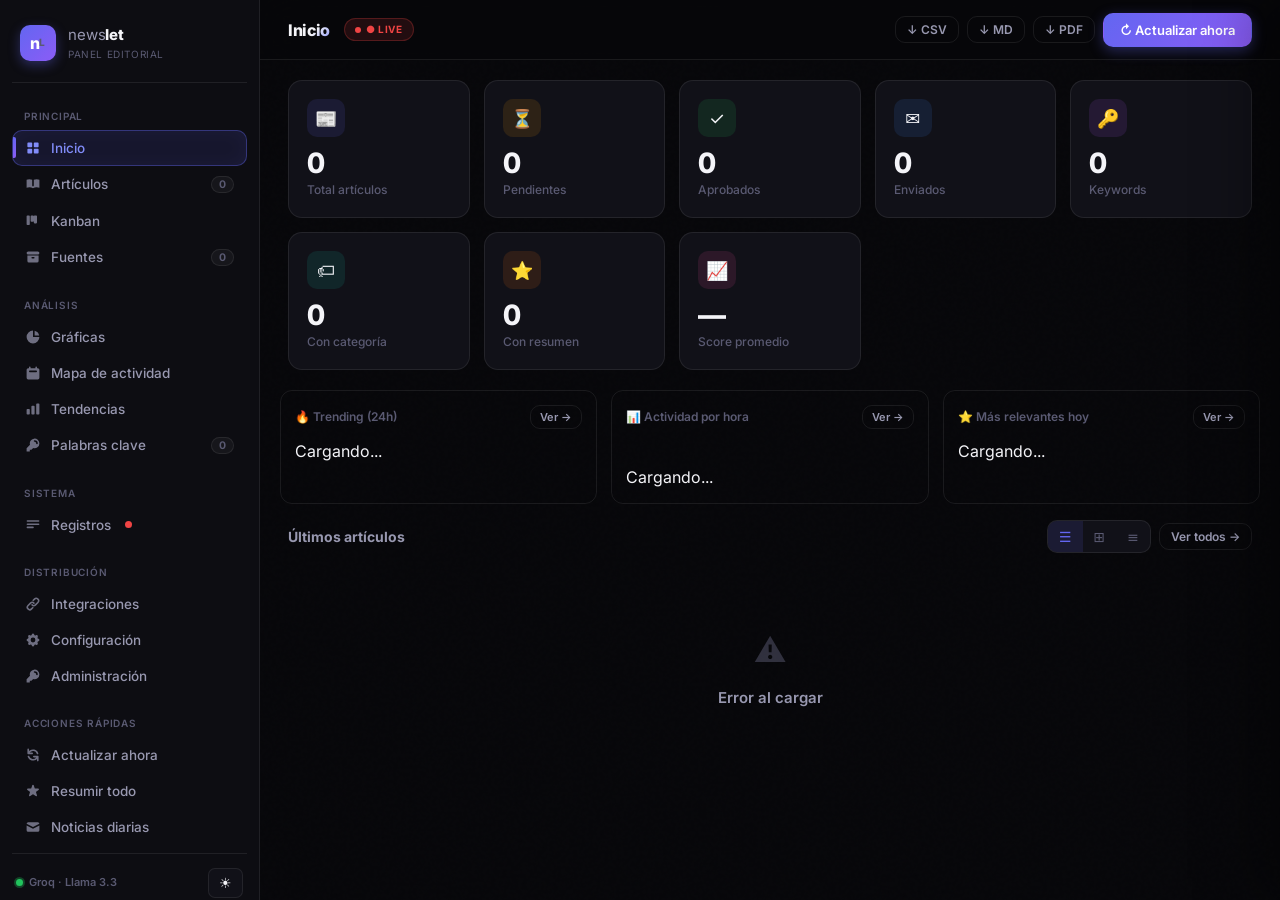
==== app/static/index.html @ dbacc497 "feat: sprint 1 improvements — source health UI, markdown export, expanded search - sources.js: show " ====
<!DOCTYPE html>
<html lang="es" data-theme="dark">
<head>
    <meta charset="UTF-8">
    <meta name="viewport" content="width=device-width, initial-scale=1.0">
    <title>NewsLet — Panel Editorial</title>
    <link rel="manifest" href="/manifest.json">
    <meta name="theme-color" content="#818cf8">
    <link rel="stylesheet" href="style.css">
    <script src="https://cdn.jsdelivr.net/npm/chart.js@4.4.0/dist/chart.umd.min.js"></script>
</head>
<body>
<div class="app" id="app">

  <!-- ══════════════════════ SIDEBAR ══════════════════════ -->
  <aside class="sidebar" id="sidebar">
    <div class="sidebar-brand">
      <div class="logo">n<span>L</span></div>
      <div>
        <h1>news<strong>let</strong></h1>
        <span>Panel Editorial</span>
      </div>
    </div>

    <nav class="nav-section">
      <div class="nav-label">Principal</div>
      <button class="nav-item active" onclick="go('dash')" data-v="dash">
        <svg class="ni" viewBox="0 0 20 20" fill="currentColor"><path d="M3 4a1 1 0 011-1h4a1 1 0 011 1v4a1 1 0 01-1 1H4a1 1 0 01-1-1V4zm0 8a1 1 0 011-1h4a1 1 0 011 1v4a1 1 0 01-1 1H4a1 1 0 01-1-1v-4zm8-8a1 1 0 011-1h4a1 1 0 011 1v4a1 1 0 01-1 1h-4a1 1 0 01-1-1V4zm0 8a1 1 0 011-1h4a1 1 0 011 1v4a1 1 0 01-1 1h-4a1 1 0 01-1-1v-4z"/></svg>
        Inicio
      </button>
      <button class="nav-item" onclick="go('arts')" data-v="arts">
        <svg class="ni" viewBox="0 0 20 20" fill="currentColor"><path d="M9 4.804A7.968 7.968 0 005.5 4c-1.255 0-2.443.29-3.5.804v10A7.969 7.969 0 015.5 14c1.669 0 3.218.51 4.5 1.385A7.962 7.962 0 0114.5 14c1.255 0 2.443.29 3.5.804v-10A7.968 7.968 0 0014.5 4c-1.255 0-2.443.29-3.5.804V12a1 1 0 11-2 0V4.804z"/></svg>
        Artículos <span class="cnt" id="n-total">0</span>
      </button>
      <button class="nav-item" onclick="go('kanban')" data-v="kanban">
        <svg class="ni" viewBox="0 0 20 20" fill="currentColor"><path d="M2 4a1 1 0 011-1h2a1 1 0 011 1v10a1 1 0 01-1 1H3a1 1 0 01-1-1V4zm5 0a1 1 0 011-1h2a1 1 0 011 1v6a1 1 0 01-1 1H8a1 1 0 01-1-1V4zm5-1a1 1 0 00-1 1v8a1 1 0 001 1h2a1 1 0 001-1V4a1 1 0 00-1-1h-2z"/></svg>
        Kanban
      </button>
      <button class="nav-item" onclick="go('srcs')" data-v="srcs">
        <svg class="ni" viewBox="0 0 20 20" fill="currentColor"><path d="M4 3a2 2 0 100 4h12a2 2 0 100-4H4z"/><path fill-rule="evenodd" d="M3 8h14v7a2 2 0 01-2 2H5a2 2 0 01-2-2V8zm5 3a1 1 0 011-1h2a1 1 0 110 2H9a1 1 0 01-1-1z" clip-rule="evenodd"/></svg>
        Fuentes <span class="cnt" id="n-srcs">0</span>
      </button>
    </nav>

    <nav class="nav-section">
      <div class="nav-label">Análisis</div>
      <button class="nav-item" onclick="go('charts')" data-v="charts">
        <svg class="ni" viewBox="0 0 20 20" fill="currentColor"><path d="M2 10a8 8 0 018-8v8h8a8 8 0 11-16 0z"/><path d="M12 2.252A8.014 8.014 0 0117.748 8H12V2.252z"/></svg>
        Gráficas
      </button>
      <button class="nav-item" onclick="go('heatmap')" data-v="heatmap">
        <svg class="ni" viewBox="0 0 20 20" fill="currentColor"><path fill-rule="evenodd" d="M6 2a1 1 0 00-1 1v1H4a2 2 0 00-2 2v10a2 2 0 002 2h12a2 2 0 002-2V6a2 2 0 00-2-2h-1V3a1 1 0 10-2 0v1H7V3a1 1 0 00-1-1zm0 5a1 1 0 000 2h8a1 1 0 100-2H6z" clip-rule="evenodd"/></svg>
        Mapa de actividad
      </button>
      <button class="nav-item" onclick="go('trending')" data-v="trending">
        <svg class="ni" viewBox="0 0 20 20" fill="currentColor"><path d="M2 11a1 1 0 011-1h2a1 1 0 011 1v5a1 1 0 01-1 1H3a1 1 0 01-1-1v-5zm6-4a1 1 0 011-1h2a1 1 0 011 1v9a1 1 0 01-1 1H9a1 1 0 01-1-1V7zm6-3a1 1 0 011-1h2a1 1 0 011 1v12a1 1 0 01-1 1h-2a1 1 0 01-1-1V4z"/></svg>
        Tendencias
      </button>
      <button class="nav-item" onclick="go('kw')" data-v="kw">
        <svg class="ni" viewBox="0 0 20 20" fill="currentColor"><path fill-rule="evenodd" d="M18 8a6 6 0 01-7.743 5.743L10 14l-1 1-1 1H6v2H2v-4l4.257-4.257A6 6 0 1118 8zm-6-4a1 1 0 100 2 2 2 0 012 2 1 1 0 102 0 4 4 0 00-4-4z" clip-rule="evenodd"/></svg>
        Palabras clave <span class="cnt" id="n-kw">0</span>
      </button>
    </nav>

    <nav class="nav-section">
      <div class="nav-label">Sistema</div>
      <button class="nav-item" onclick="go('logs')" data-v="logs">
        <svg class="ni" viewBox="0 0 20 20" fill="currentColor"><path fill-rule="evenodd" d="M3 4a1 1 0 000 2h14a1 1 0 100-2H3zm0 4a1 1 0 000 2h14a1 1 0 100-2H3zm0 4a1 1 0 000 2h7a1 1 0 100-2H3z" clip-rule="evenodd"/></svg>
        Registros <span id="health-dot-nav" style="width:7px;height:7px;border-radius:50%;background:#6b7280;display:inline-block;margin-left:4px"></span>
      </button>
    </nav>

    <nav class="nav-section">
      <div class="nav-label">Distribución</div>
      <button class="nav-item" onclick="go('webhooks')" data-v="webhooks">
        <svg class="ni" viewBox="0 0 20 20" fill="currentColor"><path fill-rule="evenodd" d="M12.586 4.586a2 2 0 112.828 2.828l-3 3a2 2 0 01-2.828 0 1 1 0 00-1.414 1.414 4 4 0 005.656 0l3-3a4 4 0 00-5.656-5.656l-1.5 1.5a1 1 0 101.414 1.414l1.5-1.5zm-5 5a2 2 0 012.828 0 1 1 0 101.414-1.414 4 4 0 00-5.656 0l-3 3a4 4 0 105.656 5.656l1.5-1.5a1 1 0 10-1.414-1.414l-1.5 1.5a2 2 0 11-2.828-2.828l3-3z" clip-rule="evenodd"/></svg>
        Integraciones
      </button>
      <button class="nav-item" onclick="go('cfg')" data-v="cfg">
        <svg class="ni" viewBox="0 0 20 20" fill="currentColor"><path fill-rule="evenodd" d="M11.49 3.17c-.38-1.56-2.6-1.56-2.98 0a1.532 1.532 0 01-2.286.948c-1.372-.836-2.942.734-2.106 2.106.54.886.061 2.042-.947 2.287-1.561.379-1.561 2.6 0 2.978a1.532 1.532 0 01.947 2.287c-.836 1.372.734 2.942 2.106 2.106a1.532 1.532 0 012.287.947c.379 1.561 2.6 1.561 2.978 0a1.533 1.533 0 012.287-.947c1.372.836 2.942-.734 2.106-2.106a1.533 1.533 0 01.947-2.287c1.561-.379 1.561-2.6 0-2.978a1.532 1.532 0 01-.947-2.287c.836-1.372-.734-2.942-2.106-2.106a1.532 1.532 0 01-2.287-.947zM10 13a3 3 0 100-6 3 3 0 000 6z" clip-rule="evenodd"/></svg>
        Configuración
      </button>
      <button class="nav-item" onclick="go('admin')" data-v="admin">
        <svg class="ni" viewBox="0 0 20 20" fill="currentColor"><path fill-rule="evenodd" d="M18 8a6 6 0 01-7.743 5.743L10 14l-1 1-1 1H6v2H2v-4l4.257-4.257A6 6 0 1118 8zm-6-4a1 1 0 100 2 2 2 0 012 2 1 1 0 102 0 4 4 0 00-4-4z" clip-rule="evenodd"/></svg>
        Administración
      </button>
    </nav>

    <nav class="nav-section">
      <div class="nav-label">Acciones rápidas</div>
      <button class="nav-item" onclick="doFetch()">
        <svg class="ni" viewBox="0 0 20 20" fill="currentColor"><path fill-rule="evenodd" d="M4 2a1 1 0 011 1v2.101a7.002 7.002 0 0111.601 2.566 1 1 0 11-1.885.666A5.002 5.002 0 005.999 7H9a1 1 0 010 2H4a1 1 0 01-1-1V3a1 1 0 011-1zm.008 9.057a1 1 0 011.276.61A5.002 5.002 0 0014.001 13H11a1 1 0 110-2h5a1 1 0 011 1v5a1 1 0 11-2 0v-2.101a7.002 7.002 0 01-11.601-2.566 1 1 0 01.61-1.276z" clip-rule="evenodd"/></svg>
        Actualizar ahora
      </button>
      <button class="nav-item" onclick="doSummarize()">
        <svg class="ni" viewBox="0 0 20 20" fill="currentColor"><path d="M9.049 2.927c.3-.921 1.603-.921 1.902 0l1.07 3.292a1 1 0 00.95.69h3.462c.969 0 1.371 1.24.588 1.81l-2.8 2.034a1 1 0 00-.364 1.118l1.07 3.292c.3.921-.755 1.688-1.54 1.118l-2.8-2.034a1 1 0 00-1.175 0l-2.8 2.034c-.784.57-1.838-.197-1.539-1.118l1.07-3.292a1 1 0 00-.364-1.118L2.98 8.72c-.783-.57-.38-1.81.588-1.81h3.461a1 1 0 00.951-.69l1.07-3.292z"/></svg>
        Resumir todo
      </button>
      <button class="nav-item" onclick="doDigest()">
        <svg class="ni" viewBox="0 0 20 20" fill="currentColor"><path d="M2.003 5.884L10 9.882l7.997-3.998A2 2 0 0016 4H4a2 2 0 00-1.997 1.884z"/><path d="M18 8.118l-8 4-8-4V14a2 2 0 002 2h12a2 2 0 002-2V8.118z"/></svg>
        Noticias diarias
      </button>
    </nav>

    <div class="sidebar-footer">
      <div class="theme-toggle-row">
        <span class="ai-badge">
          <span class="ai-dot"></span>Groq · Llama 3.3
        </span>
        <button class="theme-btn" onclick="toggleTheme()" title="Cambiar tema" id="theme-btn">☀</button>
        <button id="logout-btn" class="theme-btn" onclick="logout()" title="Cerrar sesión" style="display:none;font-size:14px;">⏻</button>
      </div>
      <!-- PWA Install button (shown only when available) -->
      <button id="pwa-install-btn" onclick="installPWA()" style="display:none;width:100%;margin-bottom:6px;background:rgba(99,102,241,0.15);border:1px solid rgba(99,102,241,0.3);color:#818cf8;border-radius:8px;padding:6px 12px;font-size:12px;cursor:pointer;font-weight:600">
        📱 Instalar app
      </button>
      <!-- Health + Notification row -->
      <div style="display:flex;align-items:center;gap:8px;margin-top:6px">
        <div id="health-indicator" onclick="go('logs')" title="Estado del sistema" style="cursor:pointer;display:flex;align-items:center;gap:5px;font-size:11px;color:var(--text-muted)">
          <span id="health-dot" style="width:8px;height:8px;border-radius:50%;background:#6b7280;display:inline-block;flex-shrink:0"></span>
          <span id="health-label">Verificando...</span>
        </div>
        <button class="notif-btn" onclick="openNotifications()" id="notif-btn" title="Notificaciones" style="margin-left:auto">
          <svg viewBox="0 0 20 20" fill="currentColor" style="width:18px;height:18px"><path d="M10 2a6 6 0 00-6 6v3.586l-.707.707A1 1 0 004 14h12a1 1 0 00.707-1.707L16 11.586V8a6 6 0 00-6-6zM10 18a3 3 0 01-3-3h6a3 3 0 01-3 3z"/></svg>
          <span class="notif-badge" id="notif-badge" style="display:none">0</span>
        </button>
      </div>
    </div>
  </aside>

  <!-- ══════════════════════ MAIN ══════════════════════ -->
  <main class="main">

    <!-- ─── DASHBOARD ──────────────────────────────── -->
    <div class="view on" id="v-dash">
      <div class="topbar">
        <div class="topbar-left">
          <h2>Inicio</h2>
          <div class="live-badge" id="live-badge" title="Conectado en tiempo real">● LIVE</div>
        </div>
        <div class="topbar-right">
          <button class="btn btn-g btn-sm" onclick="dlCSV()">↓ CSV</button>
          <button class="btn btn-g btn-sm" onclick="dlMarkdown()">↓ MD</button>
          <button class="btn btn-g btn-sm" onclick="dlPDF()">↓ PDF</button>
          <button class="btn btn-p" onclick="doFetch()">↻ Actualizar ahora</button>
        </div>
      </div>

      <div class="stats-row">
        <div class="stat-card" onclick="go('arts')">
          <div class="stat-icon ic-total">📰</div>
          <div class="stat-val" id="s-total">0</div>
          <div class="stat-lbl">Total artículos</div>
        </div>
        <div class="stat-card" onclick="fil('pending', document.querySelector('.pill'))">
          <div class="stat-icon ic-pending">⏳</div>
          <div class="stat-val" id="s-pending">0</div>
          <div class="stat-lbl">Pendientes</div>
        </div>
        <div class="stat-card">
          <div class="stat-icon ic-approved">✓</div>
          <div class="stat-val" id="s-approved">0</div>
          <div class="stat-lbl">Aprobados</div>
        </div>
        <div class="stat-card">
          <div class="stat-icon ic-sent">✉</div>
          <div class="stat-val" id="s-sent">0</div>
          <div class="stat-lbl">Enviados</div>
        </div>
        <div class="stat-card" onclick="go('kw')">
          <div class="stat-icon ic-kw">🔑</div>
          <div class="stat-val" id="s-kw">0</div>
          <div class="stat-lbl">Keywords</div>
        </div>
        <div class="stat-card">
          <div class="stat-icon ic-cat">🏷</div>
          <div class="stat-val" id="s-cat">0</div>
          <div class="stat-lbl">Con categoría</div>
        </div>
        <div class="stat-card">
          <div class="stat-icon ic-sum">⭐</div>
          <div class="stat-val" id="s-sum">0</div>
          <div class="stat-lbl">Con resumen</div>
        </div>
        <div class="stat-card" onclick="go('charts')">
          <div class="stat-icon ic-score">📈</div>
          <div class="stat-val" id="s-score">—</div>
          <div class="stat-lbl">Score promedio</div>
        </div>
      </div>

      <!-- Dashboard mini-widgets row -->
      <div class="dash-widgets-row">
        <!-- Trending topics mini widget -->
        <div class="dash-widget">
          <div class="dash-widget-head">
            <span>🔥 Trending (24h)</span>
            <button class="btn btn-g btn-xs" onclick="go('trending')">Ver →</button>
          </div>
          <div id="dash-trending-mini" class="dash-trending-mini">Cargando...</div>
        </div>
        <!-- Activity mini heatmap (by hour today) -->
        <div class="dash-widget">
          <div class="dash-widget-head">
            <span>📊 Actividad por hora</span>
            <button class="btn btn-g btn-xs" onclick="go('heatmap')">Ver →</button>
          </div>
          <div id="dash-heatmap-mini" class="dash-hm-mini">Cargando...</div>
        </div>
        <!-- Top articles by score -->
        <div class="dash-widget">
          <div class="dash-widget-head">
            <span>⭐ Más relevantes hoy</span>
            <button class="btn btn-g btn-xs" onclick="go('arts')">Ver →</button>
          </div>
          <div id="dash-top-mini" class="dash-top-mini">Cargando...</div>
        </div>
      </div>

      <div class="sec-head">
        <h3>Últimos artículos</h3>
        <div style="display:flex;gap:8px;align-items:center">
          <div class="view-toggle" id="dash-view-toggle">
            <button class="vt-btn on" onclick="setDashView('list',this)" title="Lista">☰</button>
            <button class="vt-btn" onclick="setDashView('grid',this)" title="Grid">⊞</button>
            <button class="vt-btn" onclick="setDashView('compact',this)" title="Compacto">≡</button>
          </div>
          <button class="btn btn-g btn-sm" onclick="go('arts')">Ver todos →</button>
        </div>
      </div>
      <div id="dash-list" class="article-list view-list"></div>
    </div>

    <!-- ─── ARTICLES ──────────────────────────────── -->
    <div class="view" id="v-arts">
      <div class="topbar">
        <h2>Artículos</h2>
        <div class="topbar-right">
          <button class="btn btn-g btn-sm" onclick="dlCSV()">↓ CSV</button>
          <button class="btn btn-g btn-sm" onclick="dlMarkdown()">↓ MD</button>
          <button class="btn btn-g btn-sm" onclick="dlPDF()">↓ PDF</button>
          <button class="btn btn-s btn-sm" onclick="doSummarize()">⭐ Resumir</button>
          <button class="btn btn-p btn-sm" onclick="doFetch()">↻ Fetch</button>
        </div>
      </div>
      <div class="toolbar">
        <div class="search-wrap">
          <svg style="width:14px;height:14px;color:var(--text-muted);flex-shrink:0" viewBox="0 0 20 20" fill="currentColor"><path fill-rule="evenodd" d="M8 4a4 4 0 100 8 4 4 0 000-8zM2 8a6 6 0 1110.89 3.476l4.817 4.817a1 1 0 01-1.414 1.414l-4.816-4.816A6 6 0 012 8z" clip-rule="evenodd"/></svg>
          <input type="text" id="q" placeholder="Buscar artículos..." oninput="onSearch()">
        </div>
        <select id="src-filter" class="src-select" onchange="onSrcFilter()">
          <option value="">Todas las fuentes</option>
        </select>
        <select id="cat-filter" class="src-select" onchange="onCatFilter()">
          <option value="">Todas las categorías</option>
        </select>
        <select id="score-filter" class="src-select" onchange="onScoreFilter()">
          <option value="">Cualquier score</option>
          <option value="7">Score ≥ 7</option>
          <option value="5">Score ≥ 5</option>
          <option value="3">Score ≥ 3</option>
        </select>
        <select id="sentiment-filter" class="src-select" onchange="onSentimentFilter()">
          <option value="">Cualquier sentimiento</option>
          <option value="positive">Positivo 😊</option>
          <option value="neutral">Neutral 😐</option>
          <option value="negative">Negativo 😟</option>
        </select>
        <input type="date" id="date-from" class="src-select" onchange="onDateFilter()" title="Desde" style="max-width:130px">
        <input type="date" id="date-to" class="src-select" onchange="onDateFilter()" title="Hasta" style="max-width:130px">
        <div class="view-toggle" id="art-view-toggle">
          <button class="vt-btn on" onclick="setArtView('list',this)" title="Lista">☰</button>
          <button class="vt-btn" onclick="setArtView('grid',this)" title="Grid">⊞</button>
          <button class="vt-btn" onclick="setArtView('compact',this)" title="Compacto">≡</button>
        </div>
      </div>
      <div class="pills-row">
        <div class="pills" id="pills">
          <button class="pill on" onclick="fil('',this)">Todos</button>
          <button class="pill" onclick="fil('pending',this)">Pendientes</button>
          <button class="pill" onclick="fil('approved',this)">Aprobados</button>
          <button class="pill" onclick="fil('rejected',this)">Rechazados</button>
          <button class="pill" onclick="fil('sent',this)">Enviados</button>
        </div>
        <div class="pills" style="margin-left:auto">
          <span style="font-size:11px;color:var(--text-muted);align-self:center">🕐</span>
          <button class="pill pill-time" onclick="filRecent('1h',this)">1h</button>
          <button class="pill pill-time" onclick="filRecent('6h',this)">6h</button>
          <button class="pill pill-time" onclick="filRecent('24h',this)">24h</button>
          <button class="pill pill-time" onclick="filRecent('7d',this)">7 días</button>
        </div>
        <!-- Saved searches -->
        <div class="saved-searches" id="saved-searches-bar"></div>
        <button class="btn btn-g btn-xs" onclick="saveSearch()" title="Guardar filtros actuales">💾 Guardar filtro</button>
      </div>
      <div id="art-list" class="article-list view-list"></div>
      <div id="paging" class="paging"></div>
    </div>

    <!-- ─── KANBAN ──────────────────────────────── -->
    <div class="view" id="v-kanban">
      <div class="topbar">
        <h2>Kanban</h2>
        <div class="topbar-right">
          <button class="btn btn-p btn-sm" onclick="loadKanban()">↻ Actualizar</button>
        </div>
      </div>
      <div class="kanban-board">
        <div class="kanban-col" id="kb-pending" ondragover="event.preventDefault()" ondrop="onDrop(event,'pending')">
          <div class="kanban-col-head">
            <span class="kh-dot kh-pending"></span>Pendientes
            <span class="kh-count" id="kc-pending">0</span>
          </div>
          <div class="kanban-cards" id="kc-list-pending"></div>
        </div>
        <div class="kanban-col" id="kb-approved" ondragover="event.preventDefault()" ondrop="onDrop(event,'approved')">
          <div class="kanban-col-head">
            <span class="kh-dot kh-approved"></span>Aprobados
            <span class="kh-count" id="kc-approved">0</span>
          </div>
          <div class="kanban-cards" id="kc-list-approved"></div>
        </div>
        <div class="kanban-col" id="kb-rejected" ondragover="event.preventDefault()" ondrop="onDrop(event,'rejected')">
          <div class="kanban-col-head">
            <span class="kh-dot kh-rejected"></span>Rechazados
            <span class="kh-count" id="kc-rejected">0</span>
          </div>
          <div class="kanban-cards" id="kc-list-rejected"></div>
        </div>
        <div class="kanban-col" id="kb-sent" ondragover="event.preventDefault()" ondrop="onDrop(event,'sent')">
          <div class="kanban-col-head">
            <span class="kh-dot kh-sent"></span>Enviados
            <span class="kh-count" id="kc-sent">0</span>
          </div>
          <div class="kanban-cards" id="kc-list-sent"></div>
        </div>
      </div>
    </div>

    <!-- ─── SOURCES ──────────────────────────────── -->
    <div class="view" id="v-srcs">
      <div class="topbar">
        <h2>Fuentes de noticias</h2>
        <div class="topbar-right">
          <label class="btn btn-g btn-sm" style="cursor:pointer">
            ↑ OPML
            <input type="file" accept=".opml,.xml" style="display:none" onchange="importOPML(this)">
          </label>
          <a class="btn btn-g btn-sm" href="/api/v1/feed/rss" target="_blank">↗ RSS Feed</a>
          <button class="btn btn-p" onclick="openModal()">+ Agregar fuente</button>
        </div>
      </div>
      <div id="src-list" class="src-grid"></div>
    </div>

    <!-- ─── CHARTS ──────────────────────────────── -->
    <div class="view" id="v-charts">
      <div class="topbar">
        <h2>Gráficas</h2>
        <div class="topbar-right">
          <select id="chart-days" class="src-select" onchange="loadCharts()">
            <option value="7">7 días</option>
            <option value="14">14 días</option>
            <option value="30" selected>30 días</option>
            <option value="90">90 días</option>
          </select>
        </div>
      </div>
      <div class="charts-grid">
        <div class="chart-card full-width">
          <div class="chart-title">Artículos por día</div>
          <div class="chart-wrap"><canvas id="chart-daily"></canvas></div>
        </div>
        <div class="chart-card">
          <div class="chart-title">Por categoría</div>
          <div class="chart-wrap"><canvas id="chart-cat"></canvas></div>
        </div>
        <div class="chart-card">
          <div class="chart-title">Sentimiento general</div>
          <div class="chart-wrap"><canvas id="chart-sentiment"></canvas></div>
        </div>
      </div>
    </div>

    <!-- ─── HEATMAP ──────────────────────────────── -->
    <div class="view" id="v-heatmap">
      <div class="topbar"><h2>Heatmap de actividad</h2></div>
      <div class="heatmap-section">
        <div class="chart-card">
          <div class="chart-title">Artículos por hora del día</div>
          <div id="hm-hours" class="hm-bar-grid"></div>
        </div>
        <div class="chart-card">
          <div class="chart-title">Artículos por día de semana</div>
          <div id="hm-days" class="hm-week-grid"></div>
        </div>
      </div>
    </div>

    <!-- ─── TRENDING ──────────────────────────────── -->
    <div class="view" id="v-trending">
      <div class="topbar">
        <h2>Tendencias</h2>
        <div class="topbar-right">
          <select id="trend-hours" class="src-select" onchange="loadTrending()">
            <option value="6">Últimas 6h</option>
            <option value="24" selected>Últimas 24h</option>
            <option value="72">Últimos 3 días</option>
            <option value="168">Última semana</option>
          </select>
        </div>
      </div>
      <div id="trending-list" class="trending-cloud"></div>
    </div>

    <!-- ─── KEYWORDS ──────────────────────────────── -->
    <div class="view" id="v-kw">
      <div class="topbar"><h2>Keywords de alerta</h2></div>
      <div class="kw-add-row">
        <div class="search-wrap" style="max-width:340px">
          <svg style="width:14px;height:14px;color:var(--text-muted);flex-shrink:0" viewBox="0 0 20 20" fill="currentColor"><path fill-rule="evenodd" d="M18 8a6 6 0 01-7.743 5.743L10 14l-1 1-1 1H6v2H2v-4l4.257-4.257A6 6 0 1118 8zm-6-4a1 1 0 100 2 2 2 0 012 2 1 1 0 102 0 4 4 0 00-4-4z" clip-rule="evenodd"/></svg>
          <input type="text" id="kw-input" placeholder="Nueva keyword..." onkeydown="if(event.key==='Enter')addKw()">
        </div>
        <button class="btn btn-p" onclick="addKw()">+ Agregar</button>
      </div>
      <div id="kw-list" class="kw-list"></div>
    </div>

    <!-- ─── WEBHOOKS ──────────────────────────────── -->
    <div class="view" id="v-webhooks">
      <div class="topbar">
        <h2>Webhooks</h2>
        <div class="topbar-right">
          <button class="btn btn-p" onclick="openWebhookModal()">+ Agregar webhook</button>
        </div>
      </div>
      <div class="wh-info-bar">
        <span>Los webhooks reciben un POST con firma HMAC-SHA256 cuando ocurre un evento.</span>
        <a href="/api/v1/feed/rss" target="_blank" class="rss-link">📡 RSS Feed público →</a>
      </div>
      <div id="wh-list" class="wh-list"></div>
    </div>

    <!-- ─── CONFIG ──────────────────────────────── -->
    <div class="view" id="v-cfg">
      <div class="topbar"><h2>Configuración</h2></div>
      <div class="cfg-grid">
        <div class="cfg-card">
          <h3 class="cfg-title">⏰ Noticias diarias</h3>
          <div class="field">
            <label>Hora de envío (0–23)</label>
            <input type="number" id="cfg-hour" min="0" max="23" value="8">
          </div>
          <div class="field">
            <label>Cantidad de artículos</label>
            <input type="number" id="cfg-count" min="1" max="50" value="10">
          </div>
          <div class="field">
            <label>Score mínimo (0 = sin filtro)</label>
            <input type="number" id="cfg-score" min="0" max="10" value="0">
          </div>
          <div class="field">
            <label>Categorías (coma separadas, vacío = todas)</label>
            <input type="text" id="cfg-cats" placeholder="Tecnología,Economía">
          </div>
          <div class="field cfg-toggle-row">
            <label>Envío diario activo</label>
            <label class="toggle">
              <input type="checkbox" id="cfg-active" checked>
              <span class="toggle-track"></span>
            </label>
          </div>
          <div style="margin-top:20px;display:flex;gap:8px">
            <button class="btn btn-p" onclick="saveCfg()">Guardar</button>
            <button class="btn btn-s btn-sm" onclick="doDigest()">✉ Enviar noticias ahora</button>
          </div>
        </div>
        <div class="cfg-card">
          <h3 class="cfg-title">🔒 Seguridad del panel</h3>
          <p class="cfg-hint">Para activar PIN de acceso, agrega <code>PANEL_PIN=1234</code> en el archivo <code>.env</code> y reinicia el servidor.</p>
          <div class="field" style="margin-top:16px">
            <label>Estado actual</label>
            <div id="cfg-pin-status" class="cfg-status-val">Sin PIN (acceso libre)</div>
          </div>
          <h3 class="cfg-title" style="margin-top:24px">ℹ️ Sistema</h3>
          <div id="cfg-status" class="cfg-status-list"></div>
        </div>
        <div class="cfg-card">
          <h3 class="cfg-title">⌨️ Atajos de teclado</h3>
          <div class="shortcuts-grid">
            <kbd>F</kbd><span>Actualizar ahora</span>
            <kbd>R</kbd><span>Resumir todo</span>
            <kbd>D</kbd><span>Noticias diarias</span>
            <kbd>1</kbd><span>Inicio</span>
            <kbd>2</kbd><span>Artículos</span>
            <kbd>3</kbd><span>Kanban</span>
            <kbd>4</kbd><span>Gráficas</span>
            <kbd>G</kbd><span>Grid/Lista/Compacto</span>
            <kbd>N</kbd><span>Notificaciones</span>
            <kbd>T</kbd><span>Tema claro/oscuro</span>
            <kbd>?</kbd><span>Ayuda de atajos</span>
            <kbd>Esc</kbd><span>Cerrar modal/panel</span>
          </div>
        </div>
        <div class="cfg-card">
          <h3 class="cfg-title">🚀 Deploy</h3>
          <p class="cfg-hint">Para producción en Railway o Docker:</p>
          <div class="deploy-steps">
            <div class="deploy-step"><code>git clone &lt;repo&gt;</code></div>
            <div class="deploy-step"><code>cp .env.example .env</code></div>
            <div class="deploy-step"><code>docker build -t newslet .</code></div>
            <div class="deploy-step"><code>docker run -p 8000:8000 --env-file .env newslet</code></div>
          </div>
          <a href="/api/v1/feed/rss" target="_blank" class="btn btn-g btn-sm" style="margin-top:12px">📡 RSS Feed</a>
        </div>
      </div>
    </div>

    <!-- ══════════════════════ ADMINISTRACIÓN ══════════════════════ -->
    <div class="view" id="v-admin">
      <div class="topbar">
        <div class="topbar-left">
          <h2 class="page-title">⚙️ Administración del sistema</h2>
        </div>
      </div>
      <div class="content" style="max-width:860px">

        <!-- Aviso reinicio -->
        <div id="admin-restart-notice" style="display:none;background:rgba(245,158,11,0.12);border:1px solid rgba(245,158,11,0.3);border-radius:12px;padding:14px 18px;margin-bottom:20px;color:#fbbf24;font-size:13px;">
          ⚠️ <strong>Algunos cambios requieren reiniciar el servidor</strong> para aplicarse.
          Después de guardar, detén uvicorn con <kbd>Ctrl+C</kbd> y vuélvelo a iniciar.
        </div>

        <!-- ── IA ─────────────────────────────────────────── -->
        <div class="settings-section">
          <h3 class="settings-title">🤖 Inteligencia Artificial</h3>
          <div class="settings-grid">
            <div class="settings-field">
              <label>Proveedor IA</label>
              <select id="sf-AI_PROVIDER" class="form-input">
                <option value="groq">Groq (gratis)</option>
                <option value="openai">OpenAI</option>
              </select>
              <span class="settings-hint restart-tag">🔄 Requiere reinicio</span>
            </div>
            <div class="settings-field">
              <label>Groq API Key</label>
              <input type="password" id="sf-GROQ_API_KEY" class="form-input" placeholder="gsk_...">
              <span class="settings-hint restart-tag">🔄 Requiere reinicio</span>
            </div>
            <div class="settings-field">
              <label>Groq Model</label>
              <input type="text" id="sf-GROQ_MODEL" class="form-input" placeholder="llama-3.3-70b-versatile">
              <span class="settings-hint restart-tag">🔄 Requiere reinicio</span>
            </div>
            <div class="settings-field">
              <label>OpenAI API Key (opcional)</label>
              <input type="password" id="sf-OPENAI_API_KEY" class="form-input" placeholder="sk-...">
              <span class="settings-hint restart-tag">🔄 Requiere reinicio</span>
            </div>
            <div class="settings-field">
              <label>Score mínimo auto-aprobar (1-10)</label>
              <input type="number" id="sf-RELEVANCE_THRESHOLD" class="form-input" min="1" max="10">
              <span class="settings-hint">Sin reinicio</span>
            </div>
            <div class="settings-field">
              <label>Enriquecer artículos con IA</label>
              <select id="sf-ENRICH_ARTICLES" class="form-input">
                <option value="true">Sí</option>
                <option value="false">No</option>
              </select>
            </div>
            <div class="settings-field">
              <label>Scraping texto completo</label>
              <select id="sf-SCRAPE_FULL_TEXT" class="form-input">
                <option value="true">Sí</option>
                <option value="false">No</option>
              </select>
            </div>
          </div>
        </div>

        <!-- ── Telegram ──────────────────────────────────── -->
        <div class="settings-section">
          <h3 class="settings-title">📱 Telegram</h3>
          <div class="settings-grid">
            <div class="settings-field">
              <label>Bot Token</label>
              <input type="password" id="sf-TELEGRAM_BOT_TOKEN" class="form-input" placeholder="123456:ABC...">
              <span class="settings-hint restart-tag">🔄 Requiere reinicio</span>
            </div>
            <div class="settings-field">
              <label>Chat ID (tu ID de usuario)</label>
              <input type="text" id="sf-TELEGRAM_CHAT_ID" class="form-input" placeholder="123456789">
              <span class="settings-hint restart-tag">🔄 Requiere reinicio</span>
            </div>
          </div>
        </div>

        <!-- ── Seguridad ─────────────────────────────────── -->
        <div class="settings-section">
          <h3 class="settings-title">🔒 Seguridad del panel</h3>
          <div class="settings-grid">
            <div class="settings-field">
              <label>Contraseña del panel (JWT)</label>
              <input type="password" id="sf-ADMIN_PASSWORD" class="form-input" placeholder="Nueva contraseña...">
              <span class="settings-hint restart-tag">🔄 Requiere reinicio</span>
            </div>
            <div class="settings-field">
              <label>JWT Secret (clave de firma)</label>
              <input type="password" id="sf-JWT_SECRET" class="form-input" placeholder="Clave larga aleatoria">
              <span class="settings-hint restart-tag">🔄 Requiere reinicio</span>
            </div>
            <div class="settings-field">
              <label>Expiración sesión (minutos)</label>
              <input type="number" id="sf-JWT_EXPIRE_MINUTES" class="form-input" min="60" max="43200">
              <span class="settings-hint">1440 = 24h · Sin reinicio</span>
            </div>
          </div>
        </div>

        <!-- ── Email ─────────────────────────────────────── -->
        <div class="settings-section">
          <h3 class="settings-title">📧 Email (digest por correo)</h3>
          <div class="settings-info-box">
            Para Gmail necesitas una <strong>App Password</strong> (no tu contraseña normal).
            Ve a <a href="https://myaccount.google.com/apppasswords" target="_blank" rel="noopener" style="color:var(--primary-hover)">myaccount.google.com/apppasswords</a>
            → genera una contraseña para "NewsLet" → pégala abajo.
          </div>
          <div class="settings-grid">
            <div class="settings-field">
              <label>Email habilitado</label>
              <select id="sf-SMTP_ENABLED" class="form-input">
                <option value="false">No (desactivado)</option>
                <option value="true">Sí</option>
              </select>
            </div>
            <div class="settings-field">
              <label>SMTP Host</label>
              <input type="text" id="sf-SMTP_HOST" class="form-input" placeholder="smtp.gmail.com">
            </div>
            <div class="settings-field">
              <label>SMTP Puerto</label>
              <input type="number" id="sf-SMTP_PORT" class="form-input" placeholder="587">
            </div>
            <div class="settings-field">
              <label>Tu email Gmail (usuario)</label>
              <input type="email" id="sf-SMTP_USER" class="form-input" placeholder="tu@gmail.com">
            </div>
            <div class="settings-field">
              <label>App Password de Gmail</label>
              <input type="password" id="sf-SMTP_PASSWORD" class="form-input" placeholder="xxxx xxxx xxxx xxxx">
            </div>
            <div class="settings-field">
              <label>Email remitente (From)</label>
              <input type="email" id="sf-SMTP_FROM" class="form-input" placeholder="tu@gmail.com">
            </div>
            <div class="settings-field settings-field--full">
              <label>Destinatarios (separados por coma)</label>
              <input type="text" id="sf-SMTP_TO" class="form-input" placeholder="uno@email.com, dos@email.com">
            </div>
          </div>
          <button class="btn btn-g btn-sm" onclick="testEmail()" style="margin-top:12px">📧 Enviar email de prueba</button>
        </div>

        <!-- ── Scheduler ─────────────────────────────────── -->
        <div class="settings-section">
          <h3 class="settings-title">⏰ Scheduler automático</h3>
          <div class="settings-grid">
            <div class="settings-field">
              <label>Frecuencia de fetch (minutos)</label>
              <input type="number" id="sf-FETCH_INTERVAL_MINUTES" class="form-input" min="5" max="1440">
              <span class="settings-hint">Mínimo 5 min · Sin reinicio</span>
            </div>
            <div class="settings-field">
              <label>Hora de noticias diarias (0-23)</label>
              <input type="number" id="sf-DIGEST_HOUR" class="form-input" min="0" max="23">
              <span class="settings-hint">Sin reinicio</span>
            </div>
            <div class="settings-field">
              <label>Fallos antes de desactivar fuente</label>
              <input type="number" id="sf-SOURCE_MAX_FAILURES" class="form-input" min="1" max="20">
            </div>
          </div>
        </div>

        <!-- ── NewsAPI ───────────────────────────────────── -->
        <div class="settings-section">
          <h3 class="settings-title">📰 NewsAPI</h3>
          <div class="settings-grid">
            <div class="settings-field settings-field--full">
              <label>NewsAPI Key (<a href="https://newsapi.org/register" target="_blank" style="color:var(--primary-hover)">registro gratis en newsapi.org</a>)</label>
              <input type="password" id="sf-NEWSAPI_KEY" class="form-input" placeholder="tu_api_key_aqui">
              <span class="settings-hint restart-tag">🔄 Requiere reinicio</span>
            </div>
          </div>
        </div>

        <!-- Botones -->
        <div style="display:flex;gap:12px;flex-wrap:wrap;margin-top:8px;padding-bottom:40px">
          <button class="btn btn-primary" onclick="saveAdminSettings()">💾 Guardar todo</button>
          <button class="btn btn-g" onclick="loadAdminSettings()">↺ Recargar desde archivo</button>
        </div>

      </div>
    </div>

    <!-- ─── LOGS ──────────────────────────────── -->
    <div class="view" id="v-logs">
      <div class="topbar">
        <div class="topbar-left">
          <h2>Logs del sistema</h2>
          <div id="health-status-badge" style="display:flex;align-items:center;gap:6px;padding:4px 10px;border-radius:20px;background:rgba(99,102,241,0.12);font-size:12px;font-weight:600">
            <span id="health-status-dot" style="width:8px;height:8px;border-radius:50%;background:#6b7280"></span>
            <span id="health-status-text">Verificando...</span>
          </div>
        </div>
        <div class="topbar-right">
          <select id="log-lines" class="src-select" onchange="loadLogs()">
            <option value="50">Últimas 50 líneas</option>
            <option value="100" selected>Últimas 100 líneas</option>
            <option value="200">Últimas 200 líneas</option>
            <option value="500">Últimas 500 líneas</option>
          </select>
          <button class="btn btn-p btn-sm" onclick="loadLogs()">↻ Actualizar</button>
        </div>
      </div>
      <!-- Health checks grid -->
      <div id="health-checks-grid" class="health-grid" style="margin-bottom:16px"></div>
      <!-- Log output -->
      <div class="log-container">
        <pre id="log-output" class="log-output">Cargando logs...</pre>
      </div>
    </div>

  </main>
</div>

<!-- ══════════════════════ MODALS ══════════════════════ -->

<!-- Add Source Modal -->
<div class="overlay" id="overlay">
  <div class="modal">
    <h3>Agregar fuente</h3>
    <div class="field">
      <label>Nombre</label>
      <input type="text" id="f-name" placeholder="Ej: Somos Pueblo">
    </div>
    <div class="field">
      <label>Tipo</label>
      <select id="f-type">
        <option value="rss">RSS Feed</option>
        <option value="newsapi">NewsAPI</option>
        <option value="scraper">Web Scraper</option>
      </select>
    </div>
    <div class="field">
      <label>URL</label>
      <input type="text" id="f-url" placeholder="https://ejemplo.com/feed/">
    </div>
    <div class="modal-foot">
      <button class="btn btn-g" onclick="closeModal()">Cancelar</button>
      <button class="btn btn-p" onclick="addSrc()">Agregar</button>
    </div>
  </div>
</div>

<!-- Add Webhook Modal -->
<div class="overlay" id="overlay-wh">
  <div class="modal">
    <h3>Agregar webhook</h3>
    <div class="field">
      <label>Nombre</label>
      <input type="text" id="wh-name" placeholder="Ej: Mi servidor n8n">
    </div>
    <div class="field">
      <label>URL destino</label>
      <input type="text" id="wh-url" placeholder="https://mi-servidor.com/webhook">
    </div>
    <div class="field">
      <label>Eventos (coma separados)</label>
      <input type="text" id="wh-events" value="fetch,keyword" placeholder="fetch,keyword,digest">
    </div>
    <div class="field">
      <label>Secret HMAC (opcional)</label>
      <input type="text" id="wh-secret" placeholder="mi-secret-seguro">
    </div>
    <div class="modal-foot">
      <button class="btn btn-g" onclick="closeWebhookModal()">Cancelar</button>
      <button class="btn btn-p" onclick="addWebhook()">Agregar</button>
    </div>
  </div>
</div>

<!-- Article Reader Modal -->
<div class="overlay" id="overlay-reader">
  <div class="modal modal-reader">
    <div class="reader-head">
      <div>
        <div class="reader-cat" id="r-cat"></div>
        <h3 id="r-title"></h3>
        <div class="reader-meta" id="r-meta"></div>
      </div>
      <div style="display:flex;gap:6px;align-items:flex-start">
        <button id="r-save-btn" class="btn btn-g btn-sm" onclick="toggleSave()" title="Guardar artículo">🔖</button>
        <button class="btn btn-g btn-sm" onclick="closeReader()">✕</button>
      </div>
    </div>
    <img id="r-thumb" class="reader-thumb" src="" alt="" style="display:none">
    <!-- Structured summary (new format) -->
    <div id="r-structured" class="reader-structured" style="display:none">
      <div class="rs-item rs-keypoint"><span class="rs-label">🎯 Punto clave</span><p id="r-keypoint"></p></div>
      <div class="rs-item rs-context"><span class="rs-label">📌 Contexto</span><p id="r-context"></p></div>
      <div class="rs-item rs-impact"><span class="rs-label">💥 Impacto</span><p id="r-impact"></p></div>
    </div>
    <!-- Fallback plain summary -->
    <div class="reader-summary" id="r-summary"></div>
    <div class="reader-body" id="r-body"></div>
    <div class="reader-foot">
      <a id="r-link" href="#" target="_blank" class="btn btn-p btn-sm">Leer original ↗</a>
      <button id="r-send-btn" class="btn btn-g btn-sm" onclick="sendFromReader()">✉ Telegram</button>
    </div>
  </div>
</div>

<!-- Notifications Panel -->
<div class="notif-panel" id="notif-panel">
  <div class="notif-panel-head">
    <h3>Notificaciones</h3>
    <div style="display:flex;gap:6px">
      <button class="btn btn-g btn-xs" onclick="markAllRead()">✓ Todas leídas</button>
      <button class="btn btn-d btn-xs" onclick="clearNotifs()">✕ Limpiar</button>
      <button class="btn btn-g btn-xs" onclick="closeNotifications()">✕</button>
    </div>
  </div>
  <div id="notif-list" class="notif-list"></div>
</div>
<div class="notif-overlay" id="notif-overlay" onclick="closeNotifications()"></div>

<!-- Keyboard Shortcuts Help -->
<div class="shortcut-help" id="shortcut-help">
  <div class="sh-box">
    <div class="sh-head">
      <h3>⌨️ Atajos de teclado</h3>
      <button onclick="closeShortcutHelp()">✕</button>
    </div>
    <div class="sh-grid">
      <div><kbd>F</kbd><span>Actualizar ahora</span></div>
      <div><kbd>R</kbd><span>Resumir todo</span></div>
      <div><kbd>D</kbd><span>Noticias diarias</span></div>
      <div><kbd>1</kbd><span>Inicio</span></div>
      <div><kbd>2</kbd><span>Artículos</span></div>
      <div><kbd>3</kbd><span>Kanban</span></div>
      <div><kbd>4</kbd><span>Gráficas</span></div>
      <div><kbd>5</kbd><span>Tendencias</span></div>
      <div><kbd>G</kbd><span>Cambiar vista</span></div>
      <div><kbd>N</kbd><span>Notificaciones</span></div>
      <div><kbd>T</kbd><span>Tema claro/oscuro</span></div>
      <div><kbd>Esc</kbd><span>Cerrar modal</span></div>
    </div>
  </div>

</div>

</div>

<div class="sidebar-backdrop" id="sidebar-backdrop" onclick="closeSidebar()"></div>
<button class="mob-toggle" id="mob-toggle" onclick="toggleSidebar()">☰</button>
<div id="toast" class="toast"></div>
<script src="app.js?v=5"></script>
<script src="js/api.js?v=5"></script>
<script src="js/ui.js?v=5"></script>
<script src="js/articles.js?v=5"></script>
<script src="js/kanban.js?v=5"></script>
<script src="js/sources.js?v=5"></script>
<script src="js/charts.js?v=5"></script>
<script src="js/config.js?v=5"></script>
<script src="js/health.js?v=5"></script>
<script>
  // Service Worker registration (PWA)
  if ('serviceWorker' in navigator) {
    navigator.serviceWorker.register('/sw.js').then(reg => {
      // Show install prompt when available
      window.addEventListener('beforeinstallprompt', e => {
        e.preventDefault();
        window._pwaPrompt = e;
        // Show install button if it exists
        const btn = document.getElementById('pwa-install-btn');
        if (btn) btn.style.display = 'inline-flex';
      });
    }).catch(() => {});
  }
  // JWT Auth check + show logout button
  (async () => {
    try {
      const res = await fetch('/api/v1/auth/status');
      const { auth_enabled } = await res.json();
      if (auth_enabled) {
        if (!localStorage.getItem('nl_token')) {
          window.location.replace('/login.html');
        } else {
          const btn = document.getElementById('logout-btn');
          if (btn) btn.style.display = '';
        }
      }
    } catch {}
  })();
</script>
</body>
</html>
---- app/static/style.css ----
@import url('https://fonts.googleapis.com/css2?family=Inter:ital,opsz,wght@0,14..32,300;0,14..32,400;0,14..32,500;0,14..32,600;0,14..32,700;0,14..32,800;1,14..32,400&display=swap');

/* ══════════════════════════════════════════════
   DESIGN TOKENS
═══════════════════════════════════════════════ */
:root {
  /* Backgrounds */
  --bg:              #07070a;
  --bg-elevated:     #0d0d12;
  --surface:         #111118;
  --surface-hover:   #1a1a24;
  --surface-glass:   rgba(255,255,255,0.04);
  --surface-glass-hover: rgba(255,255,255,0.07);

  /* Borders */
  --border:          rgba(255,255,255,0.08);
  --border-light:    rgba(255,255,255,0.14);
  --border-glow:     rgba(99,102,241,0.4);

  /* Text */
  --text:            #f4f4f8;
  --text-secondary:  #9898b0;
  --text-muted:      #5a5a72;

  /* Accent — Indigo / Violet */
  --primary:         #6366f1;
  --primary-hover:   #818cf8;
  --primary-glow:    rgba(99,102,241,0.35);
  --primary-soft:    rgba(99,102,241,0.12);
  --primary-deep:    rgba(99,102,241,0.06);

  /* Semantic */
  --success:         #22c55e;
  --success-soft:    rgba(34,197,94,0.12);
  --danger:          #ef4444;
  --danger-soft:     rgba(239,68,68,0.12);
  --warning:         #f59e0b;
  --warning-soft:    rgba(245,158,11,0.12);
  --blue:            #3b82f6;
  --blue-soft:       rgba(59,130,246,0.12);
  --purple:          #a855f7;
  --purple-soft:     rgba(168,85,247,0.12);
  --orange:          #f97316;
  --orange-soft:     rgba(249,115,22,0.12);
  --teal:            #14b8a6;
  --teal-soft:       rgba(20,184,166,0.12);
  --pink:            #ec4899;
  --pink-soft:       rgba(236,72,153,0.12);

  /* Gradients */
  --grad-primary:    linear-gradient(135deg, #6366f1, #8b5cf6);
  --grad-success:    linear-gradient(135deg, #22c55e, #16a34a);
  --grad-danger:     linear-gradient(135deg, #ef4444, #dc2626);
  --grad-warning:    linear-gradient(135deg, #f59e0b, #d97706);
  --grad-teal:       linear-gradient(135deg, #14b8a6, #0891b2);
  --grad-orange:     linear-gradient(135deg, #f97316, #ea580c);
  --grad-pink:       linear-gradient(135deg, #ec4899, #a855f7);

  /* Misc */
  --radius:          14px;
  --radius-sm:       10px;
  --radius-xs:       7px;
  --sidebar-w:       260px;
  --topbar-h:        60px;
  --shadow-sm:       0 2px 8px rgba(0,0,0,.4);
  --shadow-lg:       0 16px 48px rgba(0,0,0,.6);
  --shadow-glow:     0 0 30px rgba(99,102,241,0.25);
  --transition:      0.2s cubic-bezier(0.4, 0, 0.2, 1);
  --transition-slow: 0.35s cubic-bezier(0.4, 0, 0.2, 1);
}

[data-theme="light"] {
  --bg:              #f0f0f8;
  --bg-elevated:     #fafaff;
  --surface:         #ffffff;
  --surface-hover:   #f4f4fb;
  --surface-glass:   rgba(255,255,255,0.75);
  --surface-glass-hover: rgba(255,255,255,0.95);
  --border:          rgba(0,0,0,0.08);
  --border-light:    rgba(0,0,0,0.14);
  --border-glow:     rgba(99,102,241,0.3);
  --text:            #111118;
  --text-secondary:  #44445a;
  --text-muted:      #8080a0;
  --primary-soft:    rgba(99,102,241,0.1);
  --primary-deep:    rgba(99,102,241,0.05);
  --success-soft:    rgba(34,197,94,0.1);
  --danger-soft:     rgba(239,68,68,0.1);
  --warning-soft:    rgba(245,158,11,0.1);
  --blue-soft:       rgba(59,130,246,0.1);
  --purple-soft:     rgba(168,85,247,0.1);
  --orange-soft:     rgba(249,115,22,0.1);
  --shadow-lg:       0 16px 48px rgba(0,0,0,.12);
  --shadow-glow:     0 0 30px rgba(99,102,241,0.15);
}

/* ═══════════════════════════════════════════════
   RESET & BASE
═══════════════════════════════════════════════ */
*, *::before, *::after { margin: 0; padding: 0; box-sizing: border-box; }

html { scroll-behavior: smooth; }

body {
  font-family: 'Inter', system-ui, -apple-system, sans-serif;
  background: var(--bg);
  color: var(--text);
  line-height: 1.5;
  overflow-x: hidden;
  -webkit-font-smoothing: antialiased;
  -moz-osx-font-smoothing: grayscale;
}

/* Subtle noise texture overlay for depth */
body::before {
  content: '';
  position: fixed;
  inset: 0;
  background-image: url("data:image/svg+xml,%3Csvg viewBox='0 0 256 256' xmlns='http://www.w3.org/2000/svg'%3E%3Cfilter id='noise'%3E%3CfeTurbulence type='fractalNoise' baseFrequency='0.9' numOctaves='4' stitchTiles='stitch'/%3E%3C/filter%3E%3Crect width='100%25' height='100%25' filter='url(%23noise)' opacity='0.03'/%3E%3C/svg%3E");
  pointer-events: none;
  z-index: 0;
  opacity: 0.4;
}

a { color: inherit; text-decoration: none; }

/* ═══════════════════════════════════════════════
   SCROLLBARS
═══════════════════════════════════════════════ */
::-webkit-scrollbar { width: 5px; height: 5px; }
::-webkit-scrollbar-track { background: transparent; }
::-webkit-scrollbar-thumb { background: var(--border-light); border-radius: 10px; }
::-webkit-scrollbar-thumb:hover { background: var(--text-muted); }

/* ═══════════════════════════════════════════════
   LAYOUT
═══════════════════════════════════════════════ */
.app {
  min-height: 100vh;
  position: relative;
  z-index: 1;
}

/* ═══════════════════════════════════════════════
   SIDEBAR
═══════════════════════════════════════════════ */
.sidebar {
  background: var(--bg-elevated);
  border-right: 1px solid var(--border);
  padding: 20px 12px 20px;
  display: flex;
  flex-direction: column;
  position: fixed;
  top: 0; left: 0; bottom: 0;
  width: var(--sidebar-w);
  overflow-y: auto;
  z-index: 50;
  transition: left var(--transition);
  backdrop-filter: blur(20px);
}
.sidebar::-webkit-scrollbar { width: 3px; }
.sidebar::-webkit-scrollbar-thumb { background: var(--border-light); border-radius: 2px; }

.sidebar-logo {
  display: flex;
  align-items: center;
  gap: 10px;
  padding: 4px 10px 20px;
  border-bottom: 1px solid var(--border);
  margin-bottom: 12px;
}

.logo-icon {
  width: 36px; height: 36px;
  background: var(--grad-primary);
  border-radius: 10px;
  display: flex;
  align-items: center;
  justify-content: center;
  font-size: 18px;
  box-shadow: 0 4px 12px var(--primary-glow);
  flex-shrink: 0;
}

.logo-text {
  display: flex;
  flex-direction: column;
  line-height: 1.1;
}
.logo-text strong {
  font-size: 15px;
  font-weight: 700;
  background: linear-gradient(135deg, var(--text) 60%, var(--primary-hover));
  -webkit-background-clip: text;
  -webkit-text-fill-color: transparent;
  background-clip: text;
}
.logo-text span {
  font-size: 10px;
  color: var(--text-muted);
  font-weight: 500;
  letter-spacing: 0.06em;
  text-transform: uppercase;
}

.sidebar-nav { flex: 1; display: flex; flex-direction: column; gap: 2px; }

.sidebar-section {
  font-size: 10px;
  font-weight: 600;
  letter-spacing: 0.08em;
  text-transform: uppercase;
  color: var(--text-muted);
  padding: 14px 10px 6px;
}

.nav-item {
  display: flex;
  align-items: center;
  gap: 10px;
  padding: 9px 12px;
  border-radius: var(--radius-sm);
  cursor: pointer;
  color: var(--text-secondary);
  font-size: 13.5px;
  font-weight: 500;
  transition: all var(--transition);
  position: relative;
  border: 1px solid transparent;
}
.nav-item svg { width: 16px; height: 16px; flex-shrink: 0; opacity: 0.7; transition: opacity var(--transition); }
.nav-item:hover {
  background: var(--surface-glass);
  color: var(--text);
  border-color: var(--border);
}
.nav-item:hover svg { opacity: 1; }
.nav-item.active {
  background: var(--primary-soft);
  color: var(--primary-hover);
  border-color: var(--border-glow);
  box-shadow: inset 0 0 20px var(--primary-deep);
}
.nav-item.active svg { opacity: 1; }
.nav-item.active::before {
  content: '';
  position: absolute;
  left: 0; top: 20%; bottom: 20%;
  width: 3px;
  background: var(--grad-primary);
  border-radius: 0 2px 2px 0;
}

.sidebar-footer {
  border-top: 1px solid var(--border);
  padding-top: 14px;
  display: flex;
  flex-direction: column;
  gap: 8px;
}
.sidebar-footer-row {
  display: flex;
  align-items: center;
  justify-content: space-between;
  padding: 0 4px;
}
.sidebar-footer-label {
  font-size: 11px;
  color: var(--text-muted);
}

.ws-status {
  display: flex;
  align-items: center;
  gap: 5px;
  font-size: 11px;
  font-weight: 500;
}
.ws-dot {
  width: 7px; height: 7px;
  border-radius: 50%;
  background: var(--text-muted);
  transition: background 0.3s;
  position: relative;
}
.ws-dot.connected { background: var(--success); }
.ws-dot.connected::after {
  content: '';
  position: absolute;
  inset: -3px;
  border-radius: 50%;
  background: var(--success);
  opacity: 0.3;
  animation: ring-pulse 2s ease-out infinite;
}
@keyframes ring-pulse {
  0%   { transform: scale(1); opacity: 0.4; }
  100% { transform: scale(2.5); opacity: 0; }
}

/* ═══════════════════════════════════════════════
   MAIN CONTENT
═══════════════════════════════════════════════ */
.main {
  margin-left: var(--sidebar-w);
  display: flex;
  flex-direction: column;
  min-height: 100vh;
}

/* ═══════════════════════════════════════════════
   TOPBAR
═══════════════════════════════════════════════ */
.topbar {
  position: sticky;
  top: 0;
  z-index: 40;
  height: var(--topbar-h);
  background: rgba(7,7,10,0.85);
  backdrop-filter: blur(20px);
  border-bottom: 1px solid var(--border);
  display: flex;
  align-items: center;
  justify-content: space-between;
  padding: 0 24px;
  gap: 16px;
}
[data-theme="light"] .topbar { background: rgba(248,248,252,0.85); }

.topbar-left { display: flex; align-items: center; gap: 14px; }
.topbar-title {
  font-size: 15px;
  font-weight: 700;
  letter-spacing: -0.02em;
}

.live-badge {
  display: inline-flex;
  align-items: center;
  gap: 5px;
  padding: 3px 9px;
  border-radius: 100px;
  font-size: 10.5px;
  font-weight: 600;
  letter-spacing: 0.04em;
  text-transform: uppercase;
  background: var(--success-soft);
  color: var(--success);
  border: 1px solid rgba(34,197,94,0.25);
}
.live-badge::before {
  content: '';
  width: 6px; height: 6px;
  border-radius: 50%;
  background: var(--success);
  animation: live-blink 1.5s ease-in-out infinite;
}
@keyframes live-blink {
  0%, 100% { opacity: 1; }
  50% { opacity: 0.3; }
}
.live-badge.disconnected {
  background: var(--danger-soft);
  color: var(--danger);
  border-color: rgba(239,68,68,0.25);
}
.live-badge.disconnected::before { background: var(--danger); animation: none; opacity: 1; }

.topbar-right { display: flex; align-items: center; gap: 8px; }

.topbar-search {
  position: relative;
}
.topbar-search input {
  background: var(--surface);
  border: 1px solid var(--border);
  border-radius: var(--radius-sm);
  color: var(--text);
  font-family: inherit;
  font-size: 13px;
  padding: 8px 12px 8px 34px;
  width: 200px;
  transition: all var(--transition);
  outline: none;
}
.topbar-search input:focus {
  border-color: var(--border-glow);
  box-shadow: 0 0 0 3px var(--primary-deep);
  width: 260px;
}
.topbar-search svg {
  position: absolute;
  left: 10px; top: 50%;
  transform: translateY(-50%);
  width: 14px; height: 14px;
  color: var(--text-muted);
  pointer-events: none;
}

/* ═══════════════════════════════════════════════
   BUTTONS
═══════════════════════════════════════════════ */
.btn {
  display: inline-flex;
  align-items: center;
  gap: 7px;
  padding: 8px 16px;
  border-radius: var(--radius-sm);
  font-family: inherit;
  font-size: 13px;
  font-weight: 600;
  cursor: pointer;
  border: 1px solid transparent;
  transition: all var(--transition);
  white-space: nowrap;
  position: relative;
  overflow: hidden;
}
.btn::after {
  content: '';
  position: absolute;
  inset: 0;
  background: rgba(255,255,255,0);
  transition: background var(--transition);
}
.btn:hover::after { background: rgba(255,255,255,0.06); }
.btn:active { transform: scale(0.97); }

.btn svg { width: 14px; height: 14px; flex-shrink: 0; }

.btn-primary {
  background: var(--grad-primary);
  color: #fff;
  box-shadow: 0 4px 14px var(--primary-glow);
}
.btn-primary:hover { box-shadow: 0 6px 20px var(--primary-glow); }

.btn-ghost {
  background: transparent;
  color: var(--text-secondary);
  border-color: var(--border);
}
.btn-ghost:hover { background: var(--surface-glass); color: var(--text); border-color: var(--border-light); }

.btn-success {
  background: var(--grad-success);
  color: #fff;
  box-shadow: 0 4px 14px rgba(34,197,94,0.3);
}
.btn-danger {
  background: var(--grad-danger);
  color: #fff;
  box-shadow: 0 4px 14px rgba(239,68,68,0.3);
}
.btn-warning {
  background: var(--grad-warning);
  color: #fff;
  box-shadow: 0 4px 14px rgba(245,158,11,0.3);
}
/* Shorthand aliases (used by JS-generated markup) */
.btn-p  { background: var(--grad-primary); color: #fff; box-shadow: 0 4px 14px var(--primary-glow); }
.btn-s  { background: var(--grad-success); color: #fff; box-shadow: 0 4px 14px rgba(34,197,94,0.3); }
.btn-d  { background: var(--grad-danger);  color: #fff; box-shadow: 0 4px 14px rgba(239,68,68,0.3); }
.btn-g  { background: transparent; color: var(--text-secondary); border-color: var(--border); }
.btn-g:hover { background: var(--surface-glass); color: var(--text); border-color: var(--border-light); }
.btn-warn { background: var(--grad-warning); color: #fff; box-shadow: 0 4px 14px rgba(245,158,11,0.3); }
.btn-xs { padding: 4px 9px; font-size: 11px; }
.btn-sm { padding: 5px 11px; font-size: 12px; }
.btn-lg { padding: 11px 22px; font-size: 14px; }
.btn-icon { padding: 8px; border-radius: var(--radius-sm); }
.btn-icon svg { width: 16px; height: 16px; }

/* ═══════════════════════════════════════════════
   PAGE CONTENT
═══════════════════════════════════════════════ */
.content {
  padding: 28px 28px 60px;
  flex: 1;
}

.view { display: none; }
.view.active { display: block; animation: fadeIn 0.25s ease; }
@keyframes fadeIn { from { opacity: 0; transform: translateY(6px); } to { opacity: 1; transform: none; } }

.page-header {
  display: flex;
  align-items: flex-start;
  justify-content: space-between;
  gap: 16px;
  margin-bottom: 24px;
  flex-wrap: wrap;
}
.page-header-left {}
.page-title {
  font-size: 22px;
  font-weight: 800;
  letter-spacing: -0.03em;
  background: linear-gradient(135deg, var(--text) 60%, var(--primary-hover));
  -webkit-background-clip: text;
  -webkit-text-fill-color: transparent;
  background-clip: text;
}
.page-subtitle { font-size: 13px; color: var(--text-muted); margin-top: 2px; }
.page-actions { display: flex; gap: 8px; flex-wrap: wrap; align-items: center; }

/* ═══════════════════════════════════════════════
   STAT CARDS — Dashboard
═══════════════════════════════════════════════ */
.stats-grid {
  display: grid;
  grid-template-columns: repeat(auto-fill, minmax(180px, 1fr));
  gap: 16px;
  margin-bottom: 28px;
}

.stat-card {
  background: var(--surface);
  border: 1px solid var(--border);
  border-radius: var(--radius);
  padding: 20px;
  position: relative;
  overflow: hidden;
  transition: all var(--transition);
  cursor: default;
}
.stat-card::before {
  content: '';
  position: absolute;
  top: 0; left: 0; right: 0;
  height: 2px;
  background: var(--grad-primary);
  opacity: 0;
  transition: opacity var(--transition);
}
.stat-card:hover {
  border-color: var(--border-light);
  transform: translateY(-2px);
  box-shadow: var(--shadow-lg);
}
.stat-card:hover::before { opacity: 1; }

.stat-icon {
  width: 40px; height: 40px;
  border-radius: 10px;
  display: flex;
  align-items: center;
  justify-content: center;
  margin-bottom: 14px;
  font-size: 18px;
}
.stat-icon.indigo  { background: var(--primary-soft); color: var(--primary); }
.stat-icon.yellow  { background: var(--warning-soft); color: var(--warning); }
.stat-icon.green   { background: var(--success-soft); color: var(--success); }
.stat-icon.red     { background: var(--danger-soft); color: var(--danger); }
.stat-icon.blue    { background: var(--blue-soft); color: var(--blue); }
.stat-icon.purple  { background: var(--purple-soft); color: var(--purple); }
.stat-icon.teal    { background: var(--teal-soft); color: var(--teal); }
.stat-icon.orange  { background: var(--orange-soft); color: var(--orange); }

.stat-value {
  font-size: 28px;
  font-weight: 800;
  letter-spacing: -0.04em;
  line-height: 1;
  margin-bottom: 4px;
  font-variant-numeric: tabular-nums;
}
.stat-label {
  font-size: 12px;
  color: var(--text-muted);
  font-weight: 500;
  letter-spacing: 0.02em;
}
.stat-delta {
  position: absolute;
  top: 16px; right: 16px;
  font-size: 11px;
  font-weight: 600;
  padding: 2px 7px;
  border-radius: 100px;
}
.stat-delta.up { background: var(--success-soft); color: var(--success); }
.stat-delta.neutral { background: var(--surface-glass); color: var(--text-muted); }

/* ═══════════════════════════════════════════════
   SECTION CARDS
═══════════════════════════════════════════════ */
.card {
  background: var(--surface);
  border: 1px solid var(--border);
  border-radius: var(--radius);
  overflow: hidden;
  transition: border-color var(--transition);
}
.card:hover { border-color: var(--border-light); }

.card-header {
  display: flex;
  align-items: center;
  justify-content: space-between;
  padding: 16px 20px;
  border-bottom: 1px solid var(--border);
  gap: 12px;
  flex-wrap: wrap;
}
.card-title {
  font-size: 14px;
  font-weight: 700;
  letter-spacing: -0.01em;
  display: flex;
  align-items: center;
  gap: 8px;
}
.card-title svg { width: 15px; height: 15px; color: var(--primary); }
.card-actions { display: flex; gap: 6px; flex-wrap: wrap; align-items: center; }

/* ═══════════════════════════════════════════════
   FILTERS BAR
═══════════════════════════════════════════════ */
.filters-bar {
  display: flex;
  gap: 8px;
  flex-wrap: wrap;
  align-items: center;
  padding: 12px 16px;
  background: var(--surface);
  border: 1px solid var(--border);
  border-radius: var(--radius);
  margin-bottom: 16px;
}

.filter-select, .filter-input {
  background: var(--bg-elevated);
  border: 1px solid var(--border);
  border-radius: var(--radius-xs);
  color: var(--text);
  font-family: inherit;
  font-size: 13px;
  padding: 7px 10px;
  outline: none;
  transition: all var(--transition);
  cursor: pointer;
}
.filter-select:focus, .filter-input:focus {
  border-color: var(--border-glow);
  box-shadow: 0 0 0 3px var(--primary-deep);
}
.filter-select { padding-right: 28px; }

.view-toggle {
  display: flex;
  background: var(--bg-elevated);
  border: 1px solid var(--border);
  border-radius: var(--radius-xs);
  overflow: hidden;
}
.view-toggle-btn {
  padding: 7px 11px;
  background: transparent;
  border: none;
  cursor: pointer;
  color: var(--text-muted);
  transition: all var(--transition);
  display: flex;
  align-items: center;
}
.view-toggle-btn svg { width: 14px; height: 14px; }
.view-toggle-btn.active { background: var(--primary-soft); color: var(--primary); }
.view-toggle-btn:hover:not(.active) { background: var(--surface-glass); color: var(--text); }

/* ═══════════════════════════════════════════════
   ARTICLES — LIST VIEW
═══════════════════════════════════════════════ */
.articles-container { display: flex; flex-direction: column; gap: 10px; }

.article-card {
  background: var(--surface);
  border: 1px solid var(--border);
  border-radius: var(--radius);
  padding: 16px 20px;
  display: flex;
  gap: 16px;
  align-items: flex-start;
  transition: all var(--transition);
  position: relative;
  overflow: hidden;
}
.article-card::before {
  content: '';
  position: absolute;
  left: 0; top: 0; bottom: 0;
  width: 3px;
  background: var(--border);
  transition: background var(--transition);
}
.article-card:hover {
  border-color: var(--border-light);
  transform: translateX(3px);
  box-shadow: var(--shadow-sm);
}
.article-card:hover::before { background: var(--primary); }
.article-card.status-approved::before { background: var(--success); }
.article-card.status-rejected::before { background: var(--danger); }
.article-card.status-sent::before { background: var(--blue); }

.article-meta-col {
  display: flex;
  flex-direction: column;
  align-items: center;
  gap: 8px;
  flex-shrink: 0;
  min-width: 52px;
}

.score-ring {
  position: relative;
  width: 48px; height: 48px;
  flex-shrink: 0;
}
.score-ring svg {
  transform: rotate(-90deg);
  width: 100%; height: 100%;
}
.score-ring circle {
  fill: none;
  stroke-width: 4;
  stroke-linecap: round;
}
.score-ring .track { stroke: var(--border-light); }
.score-ring .progress { stroke: var(--primary); transition: stroke-dashoffset 0.6s cubic-bezier(0.4,0,0.2,1); }
.score-ring .value {
  position: absolute;
  inset: 0;
  display: flex;
  align-items: center;
  justify-content: center;
  font-size: 13px;
  font-weight: 800;
  color: var(--text);
}

.article-body { flex: 1; min-width: 0; }
.article-title {
  font-size: 14.5px;
  font-weight: 600;
  line-height: 1.4;
  margin-bottom: 6px;
  cursor: pointer;
  color: var(--text);
  transition: color var(--transition);
  letter-spacing: -0.01em;
}
.article-title:hover { color: var(--primary-hover); }

.article-summary {
  font-size: 12.5px;
  color: var(--text-secondary);
  line-height: 1.5;
  display: -webkit-box;
  -webkit-line-clamp: 2;
  -webkit-box-orient: vertical;
  overflow: hidden;
  margin-bottom: 10px;
}

.article-footer {
  display: flex;
  align-items: center;
  gap: 8px;
  flex-wrap: wrap;
}

.article-actions {
  display: flex;
  flex-direction: column;
  gap: 6px;
  flex-shrink: 0;
}

/* ═══════════════════════════════════════════════
   ARTICLES — GRID VIEW
═══════════════════════════════════════════════ */
.articles-container.view-grid {
  display: grid;
  grid-template-columns: repeat(auto-fill, minmax(300px, 1fr));
}
.articles-container.view-grid .article-card {
  flex-direction: column;
}
.articles-container.view-grid .article-meta-col {
  flex-direction: row;
  min-width: unset;
  width: 100%;
  justify-content: space-between;
}
.articles-container.view-grid .article-actions {
  flex-direction: row;
}

/* ═══════════════════════════════════════════════
   ARTICLES — COMPACT VIEW
═══════════════════════════════════════════════ */
.articles-container.view-compact .article-card {
  padding: 10px 16px;
  gap: 12px;
  align-items: center;
}
.articles-container.view-compact .score-ring { width: 36px; height: 36px; }
.articles-container.view-compact .score-ring .value { font-size: 11px; }
.articles-container.view-compact .article-summary { display: none; }
.articles-container.view-compact .article-title { margin-bottom: 0; font-size: 13.5px; }
.articles-container.view-compact .article-actions { flex-direction: row; gap: 4px; }
.articles-container.view-compact .article-meta-col { min-width: 36px; }

/* ═══════════════════════════════════════════════
   BADGES & PILLS
═══════════════════════════════════════════════ */
.badge {
  display: inline-flex;
  align-items: center;
  gap: 4px;
  padding: 3px 9px;
  border-radius: 100px;
  font-size: 11px;
  font-weight: 600;
  white-space: nowrap;
  letter-spacing: 0.02em;
  border: 1px solid transparent;
}
.badge svg { width: 10px; height: 10px; }

.badge-pending  { background: var(--warning-soft);  color: var(--warning);  border-color: rgba(245,158,11,0.2); }
.badge-approved { background: var(--success-soft);  color: var(--success);  border-color: rgba(34,197,94,0.2); }
.badge-rejected { background: var(--danger-soft);   color: var(--danger);   border-color: rgba(239,68,68,0.2); }
.badge-sent     { background: var(--blue-soft);      color: var(--blue);     border-color: rgba(59,130,246,0.2); }
.badge-neutral  { background: var(--surface-glass); color: var(--text-muted); border-color: var(--border); }

.badge-positive { background: var(--success-soft);  color: var(--success); }
.badge-negative { background: var(--danger-soft);   color: var(--danger); }
.badge-cat {
  background: var(--primary-soft);
  color: var(--primary-hover);
  border-color: var(--border-glow);
}

.tag {
  display: inline-flex;
  align-items: center;
  gap: 3px;
  padding: 2px 8px;
  border-radius: 6px;
  font-size: 11px;
  font-weight: 500;
  background: var(--surface-glass);
  color: var(--text-muted);
  border: 1px solid var(--border);
}
.tag svg { width: 10px; height: 10px; }

/* ═══════════════════════════════════════════════
   EMPTY STATE
═══════════════════════════════════════════════ */
.empty-state {
  display: flex;
  flex-direction: column;
  align-items: center;
  justify-content: center;
  gap: 14px;
  padding: 60px 20px;
  color: var(--text-muted);
  text-align: center;
}
.empty-icon {
  width: 64px; height: 64px;
  background: var(--surface);
  border: 1px solid var(--border);
  border-radius: 18px;
  display: flex;
  align-items: center;
  justify-content: center;
  font-size: 28px;
}
.empty-state h3 { font-size: 15px; font-weight: 600; color: var(--text-secondary); }
.empty-state p { font-size: 13px; }

/* ═══════════════════════════════════════════════
   SKELETON LOADING
═══════════════════════════════════════════════ */
@keyframes shimmer {
  0%   { background-position: -400px 0; }
  100% { background-position: 400px 0; }
}
.skeleton {
  background: linear-gradient(
    90deg,
    var(--surface) 25%,
    var(--surface-hover) 50%,
    var(--surface) 75%
  );
  background-size: 800px 100%;
  animation: shimmer 1.4s infinite linear;
  border-radius: var(--radius-xs);
}
.skeleton-card {
  background: var(--surface);
  border: 1px solid var(--border);
  border-radius: var(--radius);
  padding: 16px 20px;
  display: flex;
  gap: 16px;
  align-items: flex-start;
}
.skeleton-circle { border-radius: 50% !important; }
.skeleton-h-12 { height: 12px; }
.skeleton-h-14 { height: 14px; }
.skeleton-h-16 { height: 16px; }
.skeleton-h-24 { height: 24px; }
.skeleton-h-40 { height: 40px; }
.skeleton-h-48 { height: 48px; width: 48px; }
.skeleton-w-1\/3 { width: 33%; }
.skeleton-w-2\/3 { width: 66%; }
.skeleton-w-full { width: 100%; }
.skeleton-gap { display: flex; flex-direction: column; gap: 8px; flex: 1; }

/* ═══════════════════════════════════════════════
   PAGINATION
═══════════════════════════════════════════════ */
.pagination {
  display: flex;
  align-items: center;
  justify-content: center;
  gap: 6px;
  padding: 20px;
}
.page-btn {
  padding: 7px 13px;
  border-radius: var(--radius-xs);
  background: var(--surface);
  border: 1px solid var(--border);
  color: var(--text-secondary);
  font-family: inherit;
  font-size: 13px;
  font-weight: 500;
  cursor: pointer;
  transition: all var(--transition);
}
.page-btn:hover { border-color: var(--border-light); color: var(--text); }
.page-btn.active { background: var(--primary-soft); border-color: var(--border-glow); color: var(--primary-hover); }
.page-btn:disabled { opacity: 0.4; cursor: not-allowed; }

/* ═══════════════════════════════════════════════
   KANBAN
═══════════════════════════════════════════════ */
.kanban-board {
  display: grid;
  grid-template-columns: repeat(4, 1fr);
  gap: 16px;
  align-items: start;
  padding-bottom: 40px;
}
.kanban-col {
  background: var(--surface);
  border: 1px solid var(--border);
  border-radius: var(--radius);
  overflow: hidden;
  min-height: 200px;
  transition: border-color var(--transition);
}
.kanban-col.drag-over {
  border-color: var(--border-glow);
  box-shadow: 0 0 0 2px var(--primary-deep);
}
.kanban-col-header {
  display: flex;
  align-items: center;
  justify-content: space-between;
  padding: 14px 16px;
  font-size: 13px;
  font-weight: 700;
  border-bottom: 1px solid var(--border);
  gap: 8px;
  position: sticky;
  top: 0;
  background: var(--surface);
  z-index: 1;
}
.kanban-col-header span:first-child { display: flex; align-items: center; gap: 8px; }
.kanban-col-count {
  background: var(--surface-glass);
  border: 1px solid var(--border);
  border-radius: 100px;
  padding: 1px 8px;
  font-size: 11px;
  font-weight: 600;
  color: var(--text-muted);
}
.kanban-cards { padding: 10px; display: flex; flex-direction: column; gap: 8px; min-height: 100px; }
.kanban-card {
  background: var(--bg-elevated);
  border: 1px solid var(--border);
  border-radius: var(--radius-sm);
  padding: 12px;
  cursor: grab;
  transition: all var(--transition);
  position: relative;
}
.kanban-card:hover {
  border-color: var(--border-light);
  transform: translateY(-2px);
  box-shadow: var(--shadow-sm);
}
.kanban-card:active { cursor: grabbing; }
.kanban-card.dragging { opacity: 0.4; }
.kanban-card-title { font-size: 13px; font-weight: 500; line-height: 1.35; margin-bottom: 8px; }
.kanban-card-meta { display: flex; gap: 5px; flex-wrap: wrap; }

/* ═══════════════════════════════════════════════
   CHARTS
═══════════════════════════════════════════════ */
.charts-grid {
  display: grid;
  grid-template-columns: repeat(auto-fill, minmax(380px, 1fr));
  gap: 20px;
}
.chart-card {
  background: var(--surface);
  border: 1px solid var(--border);
  border-radius: var(--radius);
  padding: 20px;
  transition: border-color var(--transition);
}
.chart-card:hover { border-color: var(--border-light); }
.chart-card h3 {
  font-size: 13px;
  font-weight: 700;
  margin-bottom: 16px;
  color: var(--text-secondary);
  display: flex;
  align-items: center;
  gap: 7px;
}
.chart-card h3::before {
  content: '';
  width: 3px; height: 14px;
  border-radius: 2px;
  background: var(--grad-primary);
}
.chart-canvas-wrapper {
  position: relative;
  height: 240px;
}

/* ═══════════════════════════════════════════════
   HEATMAP
═══════════════════════════════════════════════ */
.heatmap-section { margin-bottom: 32px; }
.heatmap-label { font-size: 13px; font-weight: 700; color: var(--text-secondary); margin-bottom: 12px; }
.heatmap-bars {
  display: flex;
  align-items: flex-end;
  gap: 5px;
  height: 80px;
}
.heatmap-bar-wrap { display: flex; flex-direction: column; align-items: center; gap: 5px; flex: 1; }
.heatmap-bar {
  width: 100%;
  min-height: 4px;
  border-radius: 4px 4px 0 0;
  transition: all var(--transition-slow);
  position: relative;
  cursor: default;
}
.heatmap-bar:hover { opacity: 0.85; }
.heatmap-bar-label { font-size: 9px; color: var(--text-muted); font-weight: 500; }

.heatmap-week {
  display: flex;
  gap: 10px;
  flex-wrap: wrap;
}
.heatmap-day {
  display: flex;
  align-items: center;
  gap: 10px;
  flex: 1;
  min-width: 140px;
}
.heatmap-day-name {
  width: 70px;
  font-size: 12px;
  color: var(--text-secondary);
  font-weight: 500;
}
.heatmap-day-bar-wrap {
  flex: 1;
  height: 18px;
  background: var(--surface-glass);
  border-radius: 4px;
  overflow: hidden;
}
.heatmap-day-bar {
  height: 100%;
  border-radius: 4px;
  transition: width 0.6s cubic-bezier(0.4,0,0.2,1);
}
.heatmap-day-count { font-size: 11px; color: var(--text-muted); width: 30px; text-align: right; }

/* ═══════════════════════════════════════════════
   TRENDING WORD CLOUD
═══════════════════════════════════════════════ */
.trending-cloud {
  display: flex;
  flex-wrap: wrap;
  gap: 10px;
  padding: 20px;
  align-items: center;
  justify-content: center;
  min-height: 200px;
}
.trend-word {
  cursor: default;
  font-weight: 700;
  transition: all var(--transition);
  padding: 4px 10px;
  border-radius: var(--radius-sm);
  border: 1px solid var(--border);
  background: var(--surface-glass);
}
.trend-word:hover {
  background: var(--primary-soft);
  border-color: var(--border-glow);
  color: var(--primary-hover);
  transform: scale(1.05);
}

/* ═══════════════════════════════════════════════
   SOURCES TABLE
═══════════════════════════════════════════════ */
.sources-table-wrap { overflow-x: auto; }
table {
  width: 100%;
  border-collapse: collapse;
  font-size: 13.5px;
}
th {
  text-align: left;
  padding: 11px 16px;
  font-size: 11px;
  font-weight: 600;
  color: var(--text-muted);
  letter-spacing: 0.05em;
  text-transform: uppercase;
  border-bottom: 1px solid var(--border);
  background: var(--surface);
  position: sticky;
  top: 0;
}
td {
  padding: 12px 16px;
  border-bottom: 1px solid var(--border);
  vertical-align: middle;
  transition: background var(--transition);
}
tr:last-child td { border-bottom: none; }
tr:hover td { background: var(--surface-glass); }

.source-url {
  font-size: 11.5px;
  color: var(--text-muted);
  max-width: 260px;
  overflow: hidden;
  text-overflow: ellipsis;
  white-space: nowrap;
}
.source-type-badge {
  display: inline-flex;
  align-items: center;
  gap: 4px;
  padding: 3px 8px;
  border-radius: 6px;
  font-size: 10.5px;
  font-weight: 600;
  text-transform: uppercase;
  letter-spacing: 0.04em;
}
.source-type-badge.rss    { background: var(--orange-soft); color: var(--orange); }
.source-type-badge.newsapi{ background: var(--blue-soft); color: var(--blue); }
.source-type-badge.scraper{ background: var(--purple-soft); color: var(--purple); }

.toggle-switch {
  position: relative;
  width: 36px; height: 20px;
  cursor: pointer;
}
.toggle-switch input { opacity: 0; width: 0; height: 0; }
.toggle-track {
  position: absolute;
  inset: 0;
  background: var(--border-light);
  border-radius: 100px;
  transition: background var(--transition);
}
.toggle-track::before {
  content: '';
  position: absolute;
  width: 14px; height: 14px;
  border-radius: 50%;
  background: white;
  top: 3px; left: 3px;
  transition: transform var(--transition);
  box-shadow: 0 1px 3px rgba(0,0,0,0.3);
}
.toggle-switch input:checked + .toggle-track { background: var(--primary); }
.toggle-switch input:checked + .toggle-track::before { transform: translateX(16px); }

/* ═══════════════════════════════════════════════
   KEYWORDS
═══════════════════════════════════════════════ */
.keywords-grid {
  display: flex;
  flex-wrap: wrap;
  gap: 8px;
}
.keyword-chip {
  display: inline-flex;
  align-items: center;
  gap: 7px;
  padding: 7px 13px;
  background: var(--surface);
  border: 1px solid var(--border);
  border-radius: 100px;
  font-size: 13px;
  font-weight: 500;
  transition: all var(--transition);
}
.keyword-chip:hover { border-color: var(--border-light); }
.keyword-chip.inactive { opacity: 0.5; }
.keyword-chip-del {
  background: none;
  border: none;
  cursor: pointer;
  color: var(--text-muted);
  display: flex;
  align-items: center;
  padding: 0;
  transition: color var(--transition);
  border-radius: 4px;
}
.keyword-chip-del:hover { color: var(--danger); }
.keyword-chip-del svg { width: 13px; height: 13px; }

.keyword-add-form {
  display: flex;
  gap: 8px;
  margin-bottom: 16px;
}
.keyword-add-form input {
  flex: 1;
  background: var(--surface);
  border: 1px solid var(--border);
  border-radius: var(--radius-sm);
  color: var(--text);
  font-family: inherit;
  font-size: 13px;
  padding: 9px 14px;
  outline: none;
  transition: all var(--transition);
}
.keyword-add-form input:focus {
  border-color: var(--border-glow);
  box-shadow: 0 0 0 3px var(--primary-deep);
}

/* ═══════════════════════════════════════════════
   CONFIG PANEL
═══════════════════════════════════════════════ */
.config-grid {
  display: grid;
  grid-template-columns: repeat(auto-fill, minmax(340px, 1fr));
  gap: 20px;
}
.config-section {
  background: var(--surface);
  border: 1px solid var(--border);
  border-radius: var(--radius);
  padding: 22px;
}
.config-section h3 {
  font-size: 14px;
  font-weight: 700;
  margin-bottom: 18px;
  padding-bottom: 12px;
  border-bottom: 1px solid var(--border);
  display: flex;
  align-items: center;
  gap: 8px;
  color: var(--text);
}
.config-section h3 svg { width: 15px; height: 15px; color: var(--primary); }

.form-group { margin-bottom: 14px; }
.form-label {
  display: block;
  font-size: 12px;
  font-weight: 600;
  color: var(--text-secondary);
  margin-bottom: 6px;
  letter-spacing: 0.02em;
}
.form-control {
  width: 100%;
  background: var(--bg-elevated);
  border: 1px solid var(--border);
  border-radius: var(--radius-xs);
  color: var(--text);
  font-family: inherit;
  font-size: 13px;
  padding: 9px 12px;
  outline: none;
  transition: all var(--transition);
}
.form-control:focus {
  border-color: var(--border-glow);
  box-shadow: 0 0 0 3px var(--primary-deep);
}
.form-hint {
  font-size: 11.5px;
  color: var(--text-muted);
  margin-top: 4px;
}

/* ═══════════════════════════════════════════════
   WEBHOOKS
═══════════════════════════════════════════════ */
.webhooks-grid {
  display: grid;
  grid-template-columns: repeat(auto-fill, minmax(340px, 1fr));
  gap: 16px;
}
.webhook-card {
  background: var(--surface);
  border: 1px solid var(--border);
  border-radius: var(--radius);
  padding: 18px;
  transition: all var(--transition);
}
.webhook-card:hover { border-color: var(--border-light); }
.webhook-card-header {
  display: flex;
  align-items: flex-start;
  justify-content: space-between;
  gap: 10px;
  margin-bottom: 10px;
}
.webhook-name { font-size: 14px; font-weight: 600; }
.webhook-url {
  font-size: 11.5px;
  color: var(--text-muted);
  word-break: break-all;
  margin-bottom: 10px;
}
.webhook-events { display: flex; gap: 5px; flex-wrap: wrap; }
.webhook-event-tag {
  padding: 2px 8px;
  border-radius: 6px;
  font-size: 11px;
  font-weight: 600;
  background: var(--primary-soft);
  color: var(--primary-hover);
}
.webhook-actions { display: flex; gap: 6px; margin-top: 12px; }

/* ═══════════════════════════════════════════════
   MODALS
═══════════════════════════════════════════════ */
.modal-backdrop {
  position: fixed;
  inset: 0;
  background: rgba(0,0,0,0.7);
  backdrop-filter: blur(6px);
  z-index: 200;
  display: none;
  align-items: center;
  justify-content: center;
  padding: 20px;
}
.modal-backdrop.open { display: flex; animation: backdropIn 0.2s ease; }
@keyframes backdropIn { from { opacity: 0; } to { opacity: 1; } }

.modal {
  background: var(--bg-elevated);
  border: 1px solid var(--border-light);
  border-radius: var(--radius);
  box-shadow: var(--shadow-lg);
  width: 100%;
  max-width: 580px;
  max-height: 88vh;
  overflow-y: auto;
  animation: modalIn 0.25s cubic-bezier(0.34, 1.56, 0.64, 1);
}
@keyframes modalIn {
  from { opacity: 0; transform: scale(0.95) translateY(10px); }
  to   { opacity: 1; transform: none; }
}
.modal-header {
  display: flex;
  align-items: center;
  justify-content: space-between;
  padding: 20px 24px;
  border-bottom: 1px solid var(--border);
}
.modal-title { font-size: 16px; font-weight: 700; letter-spacing: -0.02em; }
.modal-close {
  background: none;
  border: none;
  cursor: pointer;
  color: var(--text-muted);
  display: flex;
  padding: 4px;
  border-radius: 6px;
  transition: all var(--transition);
}
.modal-close:hover { background: var(--surface-glass); color: var(--text); }
.modal-close svg { width: 18px; height: 18px; }
.modal-body { padding: 24px; }

/* Reader Modal */
.reader-modal { max-width: 760px; }
.reader-meta {
  display: flex;
  gap: 8px;
  flex-wrap: wrap;
  margin-bottom: 16px;
}
.reader-summary {
  background: var(--primary-deep);
  border: 1px solid var(--primary-soft);
  border-radius: var(--radius-sm);
  padding: 16px;
  font-size: 14px;
  line-height: 1.65;
  margin-bottom: 20px;
  color: var(--text-secondary);
  border-left: 3px solid var(--primary);
}
.reader-fulltext {
  font-size: 13.5px;
  line-height: 1.75;
  color: var(--text-secondary);
  max-height: 420px;
  overflow-y: auto;
  padding-right: 8px;
}
.reader-fulltext h4 { font-size: 13px; font-weight: 600; color: var(--text-muted); margin-bottom: 10px; text-transform: uppercase; letter-spacing: 0.06em; }

/* ═══════════════════════════════════════════════
   NOTIFICATIONS PANEL
═══════════════════════════════════════════════ */
.notif-panel {
  position: fixed;
  top: 0; right: 0; bottom: 0;
  width: 360px;
  background: var(--bg-elevated);
  border-left: 1px solid var(--border);
  z-index: 100;
  transform: translateX(100%);
  transition: transform var(--transition-slow);
  display: flex;
  flex-direction: column;
  box-shadow: -20px 0 60px rgba(0,0,0,0.4);
}
.notif-panel.open { transform: translateX(0); }

.notif-header {
  display: flex;
  align-items: center;
  justify-content: space-between;
  padding: 18px 20px;
  border-bottom: 1px solid var(--border);
}
.notif-title { font-size: 15px; font-weight: 700; }
.notif-actions { display: flex; gap: 6px; }

.notif-list { flex: 1; overflow-y: auto; padding: 12px; display: flex; flex-direction: column; gap: 8px; }

.notif-item {
  background: var(--surface);
  border: 1px solid var(--border);
  border-radius: var(--radius-sm);
  padding: 12px;
  display: flex;
  gap: 10px;
  align-items: flex-start;
  transition: all var(--transition);
  cursor: pointer;
}
.notif-item:hover { border-color: var(--border-light); background: var(--surface-hover); }
.notif-item.unread { border-color: var(--border-glow); background: var(--primary-deep); }
.notif-dot {
  width: 8px; height: 8px;
  border-radius: 50%;
  margin-top: 4px;
  flex-shrink: 0;
}
.notif-item.unread .notif-dot { background: var(--primary); }
.notif-item:not(.unread) .notif-dot { background: var(--border-light); }
.notif-content { flex: 1; min-width: 0; }
.notif-item-title { font-size: 13px; font-weight: 600; margin-bottom: 2px; }
.notif-item-msg { font-size: 12px; color: var(--text-secondary); }
.notif-item-time { font-size: 11px; color: var(--text-muted); margin-top: 4px; }

.notif-badge {
  display: inline-flex;
  align-items: center;
  justify-content: center;
  min-width: 18px; height: 18px;
  padding: 0 5px;
  border-radius: 100px;
  font-size: 10px;
  font-weight: 700;
  background: var(--danger);
  color: white;
  margin-left: 4px;
  animation: pop 0.3s cubic-bezier(0.34, 1.56, 0.64, 1);
}
@keyframes pop { from { transform: scale(0); } to { transform: scale(1); } }

/* ═══════════════════════════════════════════════
   KEYBOARD SHORTCUTS OVERLAY
═══════════════════════════════════════════════ */
.shortcut-overlay {
  position: fixed;
  inset: 0;
  background: rgba(0,0,0,0.8);
  backdrop-filter: blur(10px);
  z-index: 300;
  display: none;
  align-items: center;
  justify-content: center;
}
.shortcut-overlay.open { display: flex; }
.shortcut-box {
  background: var(--bg-elevated);
  border: 1px solid var(--border-light);
  border-radius: var(--radius);
  padding: 28px;
  min-width: 400px;
  box-shadow: var(--shadow-lg);
  animation: modalIn 0.2s ease;
}
.shortcut-box h3 { font-size: 16px; font-weight: 700; margin-bottom: 20px; }
.shortcut-list { display: grid; grid-template-columns: auto 1fr; gap: 10px 20px; }
kbd {
  display: inline-flex;
  align-items: center;
  justify-content: center;
  min-width: 26px; height: 24px;
  padding: 0 7px;
  background: var(--surface-hover);
  border: 1px solid var(--border-light);
  border-radius: 5px;
  font-family: inherit;
  font-size: 11px;
  font-weight: 700;
  color: var(--text);
  box-shadow: 0 2px 0 var(--border-light);
}
.shortcut-desc { font-size: 13px; color: var(--text-secondary); line-height: 24px; }

/* ═══════════════════════════════════════════════
   TOAST NOTIFICATIONS
═══════════════════════════════════════════════ */
.toast-container {
  position: fixed;
  bottom: 24px;
  right: 24px;
  display: flex;
  flex-direction: column;
  gap: 10px;
  z-index: 400;
  pointer-events: none;
}
.toast {
  display: flex;
  align-items: center;
  gap: 10px;
  padding: 12px 18px;
  background: var(--bg-elevated);
  border: 1px solid var(--border-light);
  border-radius: var(--radius-sm);
  box-shadow: var(--shadow-lg);
  font-size: 13.5px;
  font-weight: 500;
  pointer-events: auto;
  animation: toastIn 0.3s cubic-bezier(0.34, 1.56, 0.64, 1);
  max-width: 340px;
}
@keyframes toastIn {
  from { opacity: 0; transform: translateX(30px) scale(0.95); }
  to   { opacity: 1; transform: none; }
}
.toast.out { animation: toastOut 0.25s ease forwards; }
@keyframes toastOut {
  to { opacity: 0; transform: translateX(30px); }
}
.toast-icon { font-size: 16px; flex-shrink: 0; }
.toast-success { border-left: 3px solid var(--success); }
.toast-error   { border-left: 3px solid var(--danger); }
.toast-info    { border-left: 3px solid var(--blue); }
.toast-warning { border-left: 3px solid var(--warning); }

/* ═══════════════════════════════════════════════
   INLINE FORM (Add source, etc.)
═══════════════════════════════════════════════ */
.inline-form {
  display: flex;
  gap: 8px;
  flex-wrap: wrap;
  padding: 16px 20px;
  border-top: 1px solid var(--border);
  background: var(--surface);
}
.inline-form input, .inline-form select {
  background: var(--bg-elevated);
  border: 1px solid var(--border);
  border-radius: var(--radius-xs);
  color: var(--text);
  font-family: inherit;
  font-size: 13px;
  padding: 8px 12px;
  outline: none;
  transition: all var(--transition);
}
.inline-form input:focus, .inline-form select:focus {
  border-color: var(--border-glow);
  box-shadow: 0 0 0 3px var(--primary-deep);
}
.inline-form input { flex: 1; min-width: 160px; }
.inline-form input.url-input { min-width: 220px; }

/* ═══════════════════════════════════════════════
   PROGRESS BAR
═══════════════════════════════════════════════ */
.progress-bar {
  height: 6px;
  background: var(--surface-glass);
  border-radius: 100px;
  overflow: hidden;
}
.progress-fill {
  height: 100%;
  border-radius: 100px;
  background: var(--grad-primary);
  transition: width 0.6s cubic-bezier(0.4,0,0.2,1);
}
.progress-fill.success { background: var(--grad-success); }
.progress-fill.danger  { background: var(--grad-danger); }
.progress-fill.warning { background: var(--grad-warning); }

/* ═══════════════════════════════════════════════
   STATS MINI — Dashboard activity feed
═══════════════════════════════════════════════ */
.activity-feed {
  display: flex;
  flex-direction: column;
  gap: 0;
}
.activity-item {
  display: flex;
  gap: 12px;
  align-items: flex-start;
  padding: 12px 20px;
  border-bottom: 1px solid var(--border);
  transition: background var(--transition);
}
.activity-item:last-child { border-bottom: none; }
.activity-item:hover { background: var(--surface-glass); }
.activity-icon {
  width: 32px; height: 32px;
  border-radius: 8px;
  display: flex;
  align-items: center;
  justify-content: center;
  font-size: 14px;
  flex-shrink: 0;
}
.activity-content { flex: 1; }
.activity-title { font-size: 13px; font-weight: 600; margin-bottom: 1px; }
.activity-desc { font-size: 12px; color: var(--text-secondary); }
.activity-time { font-size: 11px; color: var(--text-muted); white-space: nowrap; flex-shrink: 0; margin-top: 2px; }

/* ═══════════════════════════════════════════════
   DASHBOARD LAYOUT
═══════════════════════════════════════════════ */
.dashboard-grid {
  display: grid;
  grid-template-columns: 1fr 340px;
  gap: 20px;
  margin-top: 20px;
}
.dashboard-main {}
.dashboard-sidebar {}

/* ═══════════════════════════════════════════════
   LOADING SPINNER
═══════════════════════════════════════════════ */
.spinner {
  width: 18px; height: 18px;
  border: 2px solid var(--border-light);
  border-top-color: var(--primary);
  border-radius: 50%;
  animation: spin 0.7s linear infinite;
  flex-shrink: 0;
}
.spinner-lg { width: 36px; height: 36px; border-width: 3px; }
@keyframes spin { to { transform: rotate(360deg); } }

.btn.loading .btn-text { opacity: 0.6; }
.btn.loading::before {
  content: '';
  width: 14px; height: 14px;
  border: 2px solid rgba(255,255,255,0.3);
  border-top-color: white;
  border-radius: 50%;
  animation: spin 0.7s linear infinite;
  flex-shrink: 0;
}

/* ═══════════════════════════════════════════════
   SCORE COLOR SCALE
═══════════════════════════════════════════════ */
.score-1, .score-2  { color: var(--text-muted); }
.score-3, .score-4  { color: var(--teal); }
.score-5, .score-6  { color: var(--blue); }
.score-7, .score-8  { color: var(--warning); }
.score-9, .score-10 { color: var(--danger); }

.score-ring.s1 .progress, .score-ring.s2 .progress  { stroke: var(--text-muted); }
.score-ring.s3 .progress, .score-ring.s4 .progress  { stroke: var(--teal); }
.score-ring.s5 .progress, .score-ring.s6 .progress  { stroke: var(--blue); }
.score-ring.s7 .progress, .score-ring.s8 .progress  { stroke: var(--warning); }
.score-ring.s9 .progress, .score-ring.s10 .progress { stroke: var(--danger); }

/* ═══════════════════════════════════════════════
   DIVIDER
═══════════════════════════════════════════════ */
.divider {
  border: none;
  border-top: 1px solid var(--border);
  margin: 20px 0;
}

/* ═══════════════════════════════════════════════
   RESPONSIVE
═══════════════════════════════════════════════ */
@media (max-width: 1200px) {
  .kanban-board { grid-template-columns: repeat(2, 1fr); }
  .dashboard-grid { grid-template-columns: 1fr; }
}

/* ═══════════════════════════════════════════════
   COMPATIBILITY — JS-generated class names
   Maps old card HTML classes → new design tokens
═══════════════════════════════════════════════ */

/* Views */
.view.on { display: block; animation: fadeIn 0.25s ease; }

/* Article list container */
#art-list, #dash-list {
  display: flex;
  flex-direction: column;
  gap: 10px;
}
#art-list.view-grid, #dash-list.view-grid {
  display: grid;
  grid-template-columns: repeat(auto-fill, minmax(300px, 1fr));
}
#art-list.view-compact .a-summary,
#dash-list.view-compact .a-summary { display: none; }

/* Article card */
.a-card {
  background: var(--surface);
  border: 1px solid var(--border);
  border-radius: var(--radius);
  padding: 16px 20px;
  display: flex;
  gap: 16px;
  align-items: flex-start;
  transition: all var(--transition);
  position: relative;
  overflow: hidden;
  animation: fadeIn 0.2s ease;
}
.a-card::before {
  content: '';
  position: absolute;
  left: 0; top: 0; bottom: 0;
  width: 3px;
  background: var(--border);
  transition: background var(--transition);
}
.a-card:hover {
  border-color: var(--border-light);
  transform: translateX(2px);
  box-shadow: var(--shadow-sm);
}
.a-card:hover::before { background: var(--primary); }
.a-card.status-approved::before, .a-card.s-approved::before { background: var(--success); }
.a-card.status-rejected::before, .a-card.s-rejected::before { background: var(--danger); }
.a-card.status-sent::before,     .a-card.s-sent::before     { background: var(--blue); }

/* Article thumbnail (list view card) */
.a-thumb {
  display: block;
  width: calc(100% + 40px);
  max-height: 160px;
  object-fit: cover;
  border-radius: calc(var(--radius) - 2px) calc(var(--radius) - 2px) 0 0;
  margin: -16px -20px 12px;
}

/* Reader modal thumbnail */
.reader-thumb {
  display: block;
  width: 100%;
  max-height: 240px;
  object-fit: cover;
  border-radius: var(--radius);
  margin-bottom: 16px;
}

/* Feedback thumbs */
.a-feedback {
  display: flex;
  gap: 4px;
  margin-top: 8px;
}

.a-body { flex: 1; min-width: 0; }
.a-title {
  font-size: 14.5px;
  font-weight: 600;
  line-height: 1.4;
  margin-bottom: 8px;
  cursor: pointer;
  letter-spacing: -0.01em;
  transition: color var(--transition);
}
.a-title a { color: var(--text); transition: color var(--transition); }
.a-title a:hover { color: var(--primary-hover); }

.a-summary {
  font-size: 12.5px;
  color: var(--text-secondary);
  line-height: 1.55;
  display: -webkit-box;
  -webkit-line-clamp: 2;
  -webkit-box-orient: vertical;
  overflow: hidden;
  margin-bottom: 10px;
}
.a-summary em { color: var(--text-muted); font-style: normal; }

.a-meta {
  display: flex;
  align-items: center;
  gap: 6px;
  flex-wrap: wrap;
  font-size: 11.5px;
  color: var(--text-muted);
}
.a-source {
  font-weight: 600;
  color: var(--text-secondary);
}
.a-cat {
  background: var(--primary-soft);
  color: var(--primary-hover);
  border: 1px solid var(--border-glow);
  border-radius: 100px;
  padding: 2px 8px;
  font-size: 10.5px;
  font-weight: 600;
}
.a-read-time {
  background: var(--surface-glass);
  border: 1px solid var(--border);
  border-radius: 100px;
  padding: 1px 7px;
  font-size: 10.5px;
}
.a-dot { color: var(--text-muted); margin: 0 1px; }

.a-right {
  display: flex;
  flex-direction: column;
  align-items: flex-end;
  gap: 8px;
  flex-shrink: 0;
}
.a-actions {
  display: flex;
  flex-direction: column;
  gap: 5px;
}
.view-grid .a-actions { flex-direction: row; }
.view-compact .a-actions { flex-direction: row; }

/* Score badges */
.score-badge {
  display: inline-flex;
  align-items: center;
  justify-content: center;
  width: 32px; height: 32px;
  border-radius: 8px;
  font-size: 13px;
  font-weight: 800;
  font-variant-numeric: tabular-nums;
  border: 1px solid;
  flex-shrink: 0;
}
.score-na  { background: var(--surface-glass); color: var(--text-muted); border-color: var(--border); }
.score-lo  { background: var(--teal-soft); color: var(--teal); border-color: rgba(20,184,166,0.25); }
.score-mid { background: var(--blue-soft); color: var(--blue); border-color: rgba(59,130,246,0.25); }
.score-hi  { background: var(--danger-soft); color: var(--danger); border-color: rgba(239,68,68,0.25); }

/* Short-form status badge aliases */
.b-pending  { background: var(--warning-soft); color: var(--warning); border-color: rgba(245,158,11,0.25); }
.b-approved { background: var(--success-soft); color: var(--success); border-color: rgba(34,197,94,0.25); }
.b-rejected { background: var(--danger-soft);  color: var(--danger);  border-color: rgba(239,68,68,0.25); }
.b-sent     { background: var(--blue-soft);    color: var(--blue);    border-color: rgba(59,130,246,0.25); }

/* Sentiment */
.sentiment-pos { font-size: 14px; }
.sentiment-neg { font-size: 14px; }
.sentiment-neu { font-size: 14px; color: var(--text-muted); }

/* Empty state */
.empty {
  display: flex;
  flex-direction: column;
  align-items: center;
  justify-content: center;
  gap: 12px;
  padding: 60px 20px;
  color: var(--text-muted);
  text-align: center;
}
.e-icon { font-size: 32px; opacity: 0.5; }
.empty h3 { font-size: 15px; font-weight: 600; color: var(--text-secondary); margin: 0; }
.empty p { font-size: 13px; margin: 0; }

/* Pagination */
#paging {
  display: flex;
  align-items: center;
  justify-content: center;
  gap: 10px;
  padding: 16px;
  font-size: 13px;
  color: var(--text-muted);
}

/* Filter pills */
.pill {
  padding: 6px 14px;
  border-radius: 100px;
  font-size: 12.5px;
  font-weight: 600;
  background: var(--surface);
  border: 1px solid var(--border);
  color: var(--text-secondary);
  cursor: pointer;
  transition: all var(--transition);
  white-space: nowrap;
}
.pill:hover { border-color: var(--border-light); color: var(--text); }
.pill.on { background: var(--primary-soft); border-color: var(--border-glow); color: var(--primary-hover); }

/* Saved search chips */
.ss-chip {
  display: inline-flex;
  align-items: center;
  gap: 6px;
  padding: 5px 12px;
  background: var(--surface);
  border: 1px solid var(--border);
  border-radius: 100px;
  font-size: 12px;
  cursor: pointer;
  transition: all var(--transition);
}
.ss-chip:hover { border-color: var(--border-glow); color: var(--primary-hover); }
.ss-chip button {
  background: none;
  border: none;
  cursor: pointer;
  color: var(--text-muted);
  font-size: 11px;
  padding: 0;
  line-height: 1;
}
.ss-chip button:hover { color: var(--danger); }

/* .overlay defined below in Modals section */
.modal-box {
  background: var(--bg-elevated);
  border: 1px solid var(--border-light);
  border-radius: var(--radius);
  box-shadow: var(--shadow-lg);
  width: 100%;
  max-width: 640px;
  max-height: 88vh;
  overflow-y: auto;
  animation: modalIn 0.25s cubic-bezier(0.34, 1.56, 0.64, 1);
}

/* Toast (old single-element style) */
#toast {
  position: fixed;
  bottom: 28px; left: 50%;
  transform: translateX(-50%) translateY(80px);
  background: var(--bg-elevated);
  border: 1px solid var(--border-light);
  border-radius: var(--radius-sm);
  border-left: 3px solid var(--primary);
  box-shadow: var(--shadow-lg);
  padding: 12px 20px;
  font-size: 13.5px;
  font-weight: 500;
  transition: transform 0.3s cubic-bezier(0.34, 1.56, 0.64, 1), opacity 0.3s;
  z-index: 400;
  opacity: 0;
  white-space: nowrap;
  pointer-events: none;
}
#toast.on { transform: translateX(-50%) translateY(0); opacity: 1; }

/* Sidebar states */
#sidebar { transition: transform var(--transition-slow); }
#sidebar.open { transform: translateX(0); }

/* View containers */
.view { display: none; }

/* Topbar search input standalone */
#q {
  background: var(--surface);
  border: 1px solid var(--border);
  border-radius: var(--radius-sm);
  color: var(--text);
  font-family: inherit;
  font-size: 13px;
  padding: 8px 14px;
  outline: none;
  transition: all var(--transition);
  width: 200px;
}
#q:focus {
  border-color: var(--border-glow);
  box-shadow: 0 0 0 3px var(--primary-deep);
  width: 260px;
}

/* Source add form */
#src-name, #src-url { flex: 1; }

/* Kanban card dragging */
.dragging { opacity: 0.35; }
.drag-over {
  border-color: var(--border-glow) !important;
  box-shadow: 0 0 0 2px var(--primary-deep) !important;
}

/* Shortcut overlay (old id-based) */
#shortcut-help {
  position: fixed;
  inset: 0;
  background: rgba(0,0,0,0.82);
  backdrop-filter: blur(10px);
  z-index: 300;
  display: none;
  align-items: center;
  justify-content: center;
}
#shortcut-help.on { display: flex; }

/* Notification panel (old id-based) */
#notif-panel {
  position: fixed;
  top: 0; right: 0; bottom: 0;
  width: 360px;
  background: var(--bg-elevated);
  border-left: 1px solid var(--border);
  z-index: 100;
  transform: translateX(100%);
  transition: transform var(--transition-slow);
  display: flex;
  flex-direction: column;
  box-shadow: -20px 0 60px rgba(0,0,0,0.4);
  overflow-y: auto;
}
#notif-panel.open { transform: translateX(0); }

/* WebSocket badge */
.ws-badge {
  display: inline-flex;
  align-items: center;
  gap: 5px;
  padding: 3px 10px;
  border-radius: 100px;
  font-size: 11px;
  font-weight: 600;
}
.ws-badge.on {
  background: var(--success-soft);
  color: var(--success);
  border: 1px solid rgba(34,197,94,0.25);
}
.ws-badge:not(.on) {
  background: var(--danger-soft);
  color: var(--danger);
  border: 1px solid rgba(239,68,68,0.25);
}

/* Score ring SVG */
.score-ring { display: block; }
.score-ring .track { stroke: var(--border-light); }
.score-ring .progress { stroke: var(--primary); }
.score-ring.s3 .progress, .score-ring.s4 .progress { stroke: var(--teal); }
.score-ring.s5 .progress, .score-ring.s6 .progress { stroke: var(--blue); }
.score-ring.s7 .progress, .score-ring.s8 .progress { stroke: var(--warning); }
.score-ring.s9 .progress { stroke: var(--danger); }
.score-ring text {
  fill: var(--text);
  dominant-baseline: central;
}

/* Spinner inline */
.spin {
  display: inline-block;
  width: 14px; height: 14px;
  border: 2px solid var(--border-light);
  border-top-color: var(--primary);
  border-radius: 50%;
  animation: spin 0.7s linear infinite;
  vertical-align: middle;
}

/* Counter animation */
@keyframes countUp {
  from { opacity: 0; transform: translateY(8px); }
  to   { opacity: 1; transform: none; }
}
.stat-count-up { animation: countUp 0.4s ease; }

/* Heatmap compat */
.h-bar {
  min-height: 4px;
  border-radius: 4px 4px 0 0;
  transition: all var(--transition-slow);
  flex: 1;
}
.h-day-bar { height: 100%; border-radius: 4px; transition: width 0.6s ease; }

/* ═══════════════════════════════════════════════
   HTML CLASS NAMES — comprehensive styling
═══════════════════════════════════════════════ */

/* ── Sidebar brand ── */
.sidebar-brand {
  display: flex;
  align-items: center;
  gap: 12px;
  padding: 4px 8px 20px;
  border-bottom: 1px solid var(--border);
  margin-bottom: 12px;
}
.logo {
  width: 36px; height: 36px;
  background: var(--grad-primary);
  border-radius: 10px;
  display: flex;
  align-items: center;
  justify-content: center;
  font-size: 16px;
  font-weight: 800;
  color: white;
  flex-shrink: 0;
  box-shadow: 0 4px 12px var(--primary-glow);
  letter-spacing: -1px;
}
.logo span { color: rgba(255,255,255,0.6); }
.sidebar-brand h1 {
  font-size: 15px;
  font-weight: 400;
  color: var(--text-secondary);
  letter-spacing: -0.01em;
}
.sidebar-brand h1 strong {
  font-weight: 800;
  color: var(--text);
}
.sidebar-brand span {
  font-size: 10px;
  color: var(--text-muted);
  text-transform: uppercase;
  letter-spacing: 0.06em;
  display: block;
}

/* ── Sidebar navigation ── */
.nav-section { margin-bottom: 8px; }
.nav-label {
  font-size: 10px;
  font-weight: 600;
  letter-spacing: 0.08em;
  text-transform: uppercase;
  color: var(--text-muted);
  padding: 14px 12px 6px;
}
.nav-item {
  display: flex;
  align-items: center;
  gap: 10px;
  padding: 9px 12px;
  border-radius: var(--radius-sm);
  cursor: pointer;
  color: var(--text-secondary);
  font-size: 13.5px;
  font-weight: 500;
  transition: all var(--transition);
  position: relative;
  border: 1px solid transparent;
  background: none;
  width: 100%;
  text-align: left;
  font-family: inherit;
}
.nav-item .ni {
  width: 16px; height: 16px;
  flex-shrink: 0;
  opacity: 0.7;
  transition: opacity var(--transition);
}
.nav-item:hover {
  background: var(--surface-glass);
  color: var(--text);
  border-color: var(--border);
}
.nav-item:hover .ni { opacity: 1; }
.nav-item.active {
  background: var(--primary-soft);
  color: var(--primary-hover);
  border-color: var(--border-glow);
}
.nav-item.active .ni { opacity: 1; }
.nav-item.active::before {
  content: '';
  position: absolute;
  left: 0; top: 20%; bottom: 20%;
  width: 3px;
  background: var(--grad-primary);
  border-radius: 0 2px 2px 0;
}

.cnt {
  margin-left: auto;
  background: var(--surface-glass);
  border: 1px solid var(--border);
  border-radius: 100px;
  padding: 1px 7px;
  font-size: 10.5px;
  font-weight: 700;
  color: var(--text-muted);
  min-width: 20px;
  text-align: center;
}

/* ── Sidebar footer ── */
.sidebar-footer {
  border-top: 1px solid var(--border);
  padding-top: 14px;
  display: flex;
  flex-direction: column;
  gap: 10px;
}
.theme-toggle-row {
  display: flex;
  align-items: center;
  justify-content: space-between;
  padding: 0 4px;
}
.ai-badge {
  display: flex;
  align-items: center;
  gap: 6px;
  font-size: 11px;
  font-weight: 600;
  color: var(--text-muted);
}
.ai-dot {
  width: 7px; height: 7px;
  border-radius: 50%;
  background: var(--success);
  position: relative;
  flex-shrink: 0;
}
.ai-dot::after {
  content: '';
  position: absolute;
  inset: -2px;
  border-radius: 50%;
  background: var(--success);
  opacity: 0.3;
  animation: ring-pulse 2s ease-out infinite;
}
.theme-btn {
  background: var(--surface);
  border: 1px solid var(--border);
  border-radius: var(--radius-xs);
  cursor: pointer;
  padding: 6px 10px;
  font-size: 14px;
  transition: all var(--transition);
  color: var(--text);
}
.theme-btn:hover { background: var(--surface-hover); border-color: var(--border-light); }

.notif-btn {
  display: flex;
  align-items: center;
  gap: 8px;
  padding: 8px 12px;
  border-radius: var(--radius-sm);
  border: 1px solid var(--border);
  background: var(--surface);
  cursor: pointer;
  color: var(--text-secondary);
  font-family: inherit;
  font-size: 13px;
  font-weight: 500;
  transition: all var(--transition);
  width: 100%;
  position: relative;
}
.notif-btn:hover { background: var(--surface-hover); border-color: var(--border-light); color: var(--text); }
.notif-badge {
  background: var(--danger);
  color: white;
  border-radius: 100px;
  font-size: 10px;
  font-weight: 700;
  padding: 1px 5px;
  min-width: 18px;
  text-align: center;
  margin-left: auto;
}

/* ── Topbar ── */
.topbar {
  position: sticky;
  top: 0;
  z-index: 40;
  display: flex;
  align-items: center;
  justify-content: space-between;
  gap: 16px;
  padding: 0 28px;
  height: 60px;
  background: rgba(7,7,10,0.88);
  backdrop-filter: blur(20px);
  border-bottom: 1px solid var(--border);
  flex-wrap: wrap;
}
[data-theme="light"] .topbar { background: rgba(240,240,248,0.88); }
.topbar h2 {
  font-size: 16px;
  font-weight: 800;
  letter-spacing: -0.02em;
  background: linear-gradient(135deg, var(--text) 60%, var(--primary-hover));
  -webkit-background-clip: text;
  -webkit-text-fill-color: transparent;
  background-clip: text;
}
.topbar-right { display: flex; align-items: center; gap: 8px; flex-wrap: wrap; }

.live-badge {
  display: inline-flex;
  align-items: center;
  gap: 5px;
  padding: 3px 10px;
  border-radius: 100px;
  font-size: 10px;
  font-weight: 700;
  letter-spacing: 0.06em;
  background: var(--danger-soft);
  color: var(--danger);
  border: 1px solid rgba(239,68,68,0.25);
  transition: all 0.3s;
}
.live-badge.on {
  background: var(--success-soft);
  color: var(--success);
  border-color: rgba(34,197,94,0.25);
  animation: none;
}
.live-badge::before {
  content: '';
  width: 6px; height: 6px;
  border-radius: 50%;
  background: currentColor;
  animation: live-blink 1.5s ease-in-out infinite;
}
.live-badge.on::before { animation: live-blink 1.5s ease-in-out infinite; }

/* ── Stats row ── */
.stats-row {
  display: grid;
  grid-template-columns: repeat(auto-fill, minmax(170px, 1fr));
  gap: 14px;
  padding: 20px 28px;
}
.stat-card {
  background: var(--surface);
  border: 1px solid var(--border);
  border-radius: var(--radius);
  padding: 18px;
  position: relative;
  overflow: hidden;
  transition: all var(--transition);
  cursor: default;
}
.stat-card[onclick] { cursor: pointer; }
.stat-card::after {
  content: '';
  position: absolute;
  top: 0; left: 0; right: 0;
  height: 2px;
  background: var(--grad-primary);
  opacity: 0;
  transition: opacity var(--transition);
}
.stat-card:hover {
  border-color: var(--border-light);
  transform: translateY(-2px);
  box-shadow: var(--shadow-lg);
}
.stat-card:hover::after { opacity: 1; }

.stat-icon {
  width: 38px; height: 38px;
  border-radius: 10px;
  display: flex;
  align-items: center;
  justify-content: center;
  font-size: 18px;
  margin-bottom: 12px;
}
.ic-total   { background: var(--primary-soft); }
.ic-pending { background: var(--warning-soft); }
.ic-approved{ background: var(--success-soft); }
.ic-sent    { background: var(--blue-soft); }
.ic-kw      { background: var(--purple-soft); }
.ic-cat     { background: var(--teal-soft); }
.ic-sum     { background: var(--orange-soft); }
.ic-score   { background: var(--pink-soft); }

.stat-val {
  font-size: 28px;
  font-weight: 800;
  letter-spacing: -0.04em;
  line-height: 1;
  margin-bottom: 4px;
  font-variant-numeric: tabular-nums;
}
.stat-lbl {
  font-size: 12px;
  color: var(--text-muted);
  font-weight: 500;
}

/* ── Section head ── */
.sec-head {
  display: flex;
  align-items: center;
  justify-content: space-between;
  padding: 0 28px 14px;
  gap: 12px;
}
.sec-head h3 {
  font-size: 14px;
  font-weight: 700;
  color: var(--text-secondary);
}

/* ── Article list container ── */
.article-list {
  padding: 0 28px 20px;
  display: flex;
  flex-direction: column;
  gap: 10px;
}
.article-list.view-grid {
  display: grid;
  grid-template-columns: repeat(auto-fill, minmax(300px, 1fr));
}
.article-list.view-compact .a-summary { display: none; }

/* ── Toolbar & search ── */
.toolbar {
  display: flex;
  align-items: center;
  gap: 8px;
  padding: 12px 28px;
  flex-wrap: wrap;
  border-bottom: 1px solid var(--border);
}
.search-wrap {
  display: flex;
  align-items: center;
  gap: 8px;
  background: var(--surface);
  border: 1px solid var(--border);
  border-radius: var(--radius-sm);
  padding: 0 12px;
  flex: 1;
  min-width: 160px;
  transition: all var(--transition);
}
.search-wrap:focus-within {
  border-color: var(--border-glow);
  box-shadow: 0 0 0 3px var(--primary-deep);
}
.search-wrap input {
  background: none;
  border: none;
  color: var(--text);
  font-family: inherit;
  font-size: 13px;
  padding: 8px 0;
  outline: none;
  flex: 1;
  min-width: 100px;
}
.search-wrap input::placeholder { color: var(--text-muted); }

.src-select {
  background: var(--surface);
  border: 1px solid var(--border);
  border-radius: var(--radius-sm);
  color: var(--text);
  font-family: inherit;
  font-size: 12.5px;
  padding: 8px 10px;
  outline: none;
  cursor: pointer;
  transition: all var(--transition);
}
.src-select:focus {
  border-color: var(--border-glow);
  box-shadow: 0 0 0 3px var(--primary-deep);
}

.view-toggle {
  display: flex;
  background: var(--surface);
  border: 1px solid var(--border);
  border-radius: var(--radius-sm);
  overflow: hidden;
  flex-shrink: 0;
}
.vt-btn {
  padding: 7px 11px;
  background: transparent;
  border: none;
  cursor: pointer;
  color: var(--text-muted);
  font-size: 14px;
  transition: all var(--transition);
  font-family: inherit;
}
.vt-btn:hover { background: var(--surface-glass); color: var(--text); }
.vt-btn.on { background: var(--primary-soft); color: var(--primary); }

/* ── Pills row ── */
.pills-row {
  display: flex;
  align-items: center;
  gap: 8px;
  padding: 10px 28px;
  flex-wrap: wrap;
  border-bottom: 1px solid var(--border);
}
.pills { display: flex; gap: 6px; flex-wrap: wrap; }
.saved-searches { display: flex; gap: 6px; flex-wrap: wrap; margin-left: 8px; }

/* ── Kanban ── */
.kanban-board {
  display: grid;
  grid-template-columns: repeat(4, 1fr);
  gap: 16px;
  padding: 20px 28px;
  align-items: start;
}
.kanban-col {
  background: var(--surface);
  border: 1px solid var(--border);
  border-radius: var(--radius);
  overflow: hidden;
  min-height: 200px;
  transition: border-color var(--transition);
}
.kanban-col.drag-over {
  border-color: var(--border-glow);
  box-shadow: 0 0 0 2px var(--primary-deep);
}
.kanban-col-head {
  display: flex;
  align-items: center;
  justify-content: space-between;
  padding: 12px 16px;
  font-size: 13px;
  font-weight: 700;
  border-bottom: 1px solid var(--border);
  gap: 8px;
  background: var(--surface);
  position: sticky;
  top: 0;
  z-index: 1;
}
.kh-dot {
  width: 8px; height: 8px;
  border-radius: 50%;
  flex-shrink: 0;
  margin-right: 4px;
}
.kh-pending  { background: var(--warning); box-shadow: 0 0 6px rgba(245,158,11,0.4); }
.kh-approved { background: var(--success); box-shadow: 0 0 6px rgba(34,197,94,0.4); }
.kh-rejected { background: var(--danger);  box-shadow: 0 0 6px rgba(239,68,68,0.4); }
.kh-sent     { background: var(--blue);    box-shadow: 0 0 6px rgba(59,130,246,0.4); }
.kh-count {
  background: var(--surface-glass);
  border: 1px solid var(--border);
  border-radius: 100px;
  padding: 1px 8px;
  font-size: 11px;
  font-weight: 600;
  color: var(--text-muted);
}
.kanban-cards { padding: 10px; display: flex; flex-direction: column; gap: 8px; min-height: 80px; }
.kanban-card {
  background: var(--bg-elevated);
  border: 1px solid var(--border);
  border-radius: var(--radius-sm);
  padding: 12px;
  cursor: grab;
  transition: all var(--transition);
  animation: fadeIn 0.2s ease;
}
.kanban-card:hover { border-color: var(--border-light); transform: translateY(-1px); box-shadow: var(--shadow-sm); }
.kanban-card:active { cursor: grabbing; }
.kanban-card.dragging { opacity: 0.3; }
.kc-title { font-size: 12.5px; font-weight: 500; line-height: 1.35; margin-bottom: 8px; }
.kc-meta { display: flex; gap: 5px; flex-wrap: wrap; }

/* ── Sources grid (JS-generated) ── */
.src-grid { padding: 20px 28px; display: grid; grid-template-columns: repeat(auto-fill, minmax(340px, 1fr)); gap: 14px; }
.src-card {
  background: var(--surface);
  border: 1px solid var(--border);
  border-radius: var(--radius);
  padding: 18px;
  display: flex;
  flex-direction: column;
  gap: 10px;
  transition: all var(--transition);
}
.src-card:hover { border-color: var(--border-light); }
.src-card-head { display: flex; align-items: center; justify-content: space-between; gap: 8px; }
.src-card-name { font-size: 14px; font-weight: 600; }
.src-card-url { font-size: 11.5px; color: var(--text-muted); word-break: break-all; }
.src-card-foot { display: flex; align-items: center; justify-content: space-between; gap: 8px; flex-wrap: wrap; }
.src-type-tag {
  display: inline-flex;
  padding: 3px 8px;
  border-radius: 6px;
  font-size: 10.5px;
  font-weight: 700;
  text-transform: uppercase;
  letter-spacing: 0.04em;
}
.src-type-tag.rss     { background: var(--orange-soft); color: var(--orange); }
.src-type-tag.newsapi { background: var(--blue-soft); color: var(--blue); }
.src-type-tag.scraper { background: var(--purple-soft); color: var(--purple); }

/* ── Charts ── */
.charts-grid { display: grid; grid-template-columns: repeat(auto-fill, minmax(360px, 1fr)); gap: 20px; padding: 20px 28px; }
.chart-card {
  background: var(--surface);
  border: 1px solid var(--border);
  border-radius: var(--radius);
  padding: 20px;
  transition: border-color var(--transition);
}
.chart-card:hover { border-color: var(--border-light); }
.chart-card.full-width { grid-column: 1 / -1; }
.chart-title {
  font-size: 13px;
  font-weight: 700;
  margin-bottom: 16px;
  color: var(--text-secondary);
  display: flex;
  align-items: center;
  gap: 8px;
}
.chart-title::before {
  content: '';
  width: 3px; height: 14px;
  border-radius: 2px;
  background: var(--grad-primary);
  flex-shrink: 0;
}
.chart-wrap { position: relative; height: 220px; }

/* ── Heatmap ── */
.heatmap-section { padding: 20px 28px; display: flex; flex-direction: column; gap: 20px; }
.hm-bar-grid {
  display: flex;
  align-items: flex-end;
  gap: 4px;
  height: 80px;
  padding: 10px 16px;
}
.hm-week-grid {
  display: flex;
  flex-direction: column;
  gap: 8px;
  padding: 10px 16px;
}
.hm-bar-wrap {
  display: flex;
  flex-direction: column;
  align-items: center;
  gap: 4px;
  flex: 1;
}
.hm-hour-bar {
  width: 100%;
  min-height: 4px;
  border-radius: 3px 3px 0 0;
  transition: height 0.6s cubic-bezier(0.4,0,0.2,1);
}
.hm-hour-lbl { font-size: 8.5px; color: var(--text-muted); }
.hm-day-row {
  display: flex;
  align-items: center;
  gap: 12px;
}
.hm-day-name { width: 70px; font-size: 12px; color: var(--text-secondary); font-weight: 500; }
.hm-day-track {
  flex: 1;
  height: 16px;
  background: var(--surface-glass);
  border-radius: 4px;
  overflow: hidden;
}
.hm-day-fill {
  height: 100%;
  border-radius: 4px;
  background: var(--grad-primary);
  transition: width 0.6s cubic-bezier(0.4,0,0.2,1);
}
.hm-day-cnt { font-size: 11px; color: var(--text-muted); width: 28px; text-align: right; }

/* ── Trending ── */
#trending-list.trending-cloud { padding: 24px 28px; }

/* ── Keywords ── */
.kw-add-row {
  display: flex;
  align-items: center;
  gap: 10px;
  padding: 16px 28px;
  border-bottom: 1px solid var(--border);
  flex-wrap: wrap;
}
.kw-list { display: flex; flex-wrap: wrap; gap: 8px; padding: 20px 28px; }
.kw-chip {
  display: inline-flex;
  align-items: center;
  gap: 8px;
  padding: 7px 14px;
  background: var(--surface);
  border: 1px solid var(--border);
  border-radius: 100px;
  font-size: 13px;
  font-weight: 500;
  transition: all var(--transition);
}
.kw-chip:hover { border-color: var(--border-light); }
.kw-chip.inactive { opacity: 0.45; }
.kw-toggle {
  background: none;
  border: none;
  cursor: pointer;
  font-size: 12px;
  color: var(--text-muted);
  padding: 0;
  transition: color var(--transition);
}
.kw-toggle:hover { color: var(--primary); }
.kw-del {
  background: none;
  border: none;
  cursor: pointer;
  font-size: 12px;
  color: var(--text-muted);
  padding: 0;
  transition: color var(--transition);
}
.kw-del:hover { color: var(--danger); }

/* ── Webhooks ── */
.wh-info-bar {
  display: flex;
  align-items: center;
  justify-content: space-between;
  gap: 12px;
  padding: 10px 28px;
  font-size: 12.5px;
  color: var(--text-muted);
  border-bottom: 1px solid var(--border);
  flex-wrap: wrap;
}
.rss-link {
  color: var(--primary-hover);
  font-weight: 600;
  font-size: 12.5px;
  transition: color var(--transition);
}
.rss-link:hover { color: var(--primary); }
.wh-list { display: grid; grid-template-columns: repeat(auto-fill, minmax(320px, 1fr)); gap: 14px; padding: 20px 28px; }
.wh-card {
  background: var(--surface);
  border: 1px solid var(--border);
  border-radius: var(--radius);
  padding: 16px;
  transition: all var(--transition);
}
.wh-card:hover { border-color: var(--border-light); }
.wh-card-head { display: flex; align-items: flex-start; justify-content: space-between; gap: 8px; margin-bottom: 8px; }
.wh-name { font-size: 14px; font-weight: 600; }
.wh-url { font-size: 11.5px; color: var(--text-muted); word-break: break-all; margin-bottom: 10px; }
.wh-events { display: flex; gap: 5px; flex-wrap: wrap; margin-bottom: 12px; }
.wh-event-tag {
  padding: 2px 8px;
  border-radius: 6px;
  font-size: 11px;
  font-weight: 600;
  background: var(--primary-soft);
  color: var(--primary-hover);
}
.wh-actions { display: flex; gap: 6px; }

/* ── Config ── */
.cfg-grid { display: grid; grid-template-columns: repeat(auto-fill, minmax(320px, 1fr)); gap: 18px; padding: 20px 28px; }
.cfg-card {
  background: var(--surface);
  border: 1px solid var(--border);
  border-radius: var(--radius);
  padding: 22px;
  transition: border-color var(--transition);
}
.cfg-card:hover { border-color: var(--border-light); }
.cfg-title {
  font-size: 14px;
  font-weight: 700;
  margin-bottom: 18px;
  padding-bottom: 12px;
  border-bottom: 1px solid var(--border);
  color: var(--text);
}
.cfg-hint { font-size: 13px; color: var(--text-muted); line-height: 1.55; }
.cfg-status-val { font-size: 13px; color: var(--text-secondary); font-weight: 500; }
.cfg-status-list { display: flex; flex-direction: column; gap: 8px; }

.field { margin-bottom: 14px; }
.field label {
  display: block;
  font-size: 12px;
  font-weight: 600;
  color: var(--text-secondary);
  margin-bottom: 6px;
  letter-spacing: 0.02em;
}
.field input, .field select {
  width: 100%;
  background: var(--bg-elevated);
  border: 1px solid var(--border);
  border-radius: var(--radius-xs);
  color: var(--text);
  font-family: inherit;
  font-size: 13px;
  padding: 9px 12px;
  outline: none;
  transition: all var(--transition);
}
.field input:focus, .field select:focus {
  border-color: var(--border-glow);
  box-shadow: 0 0 0 3px var(--primary-deep);
}
.field code {
  background: var(--surface-glass);
  border: 1px solid var(--border);
  border-radius: 4px;
  padding: 1px 6px;
  font-size: 12px;
  font-family: 'SFMono-Regular', 'Consolas', monospace;
}
.cfg-toggle-row { display: flex; align-items: center; justify-content: space-between; }

/* Toggle switch */
.toggle {
  position: relative;
  width: 38px; height: 22px;
  cursor: pointer;
  display: inline-block;
  flex-shrink: 0;
}
.toggle input { display: none; }
.toggle-track {
  position: absolute;
  inset: 0;
  background: var(--border-light);
  border-radius: 100px;
  transition: background var(--transition);
}
.toggle-track::before {
  content: '';
  position: absolute;
  width: 16px; height: 16px;
  border-radius: 50%;
  background: white;
  top: 3px; left: 3px;
  transition: transform var(--transition);
  box-shadow: 0 1px 4px rgba(0,0,0,0.3);
}
.toggle input:checked + .toggle-track { background: var(--primary); }
.toggle input:checked + .toggle-track::before { transform: translateX(16px); }

/* Shortcuts grid */
.shortcuts-grid {
  display: grid;
  grid-template-columns: auto 1fr;
  gap: 10px 16px;
  align-items: center;
}
.shortcuts-grid span { font-size: 13px; color: var(--text-secondary); }

/* Deploy steps */
.deploy-steps { display: flex; flex-direction: column; gap: 8px; margin-top: 12px; }
.deploy-step {
  background: var(--bg-elevated);
  border: 1px solid var(--border);
  border-radius: var(--radius-xs);
  padding: 8px 12px;
  font-size: 12px;
}
.deploy-step code {
  font-family: 'SFMono-Regular', 'Consolas', monospace;
  color: var(--primary-hover);
}

/* ── Modals ── */
.overlay {
  position: fixed;
  inset: 0;
  background: rgba(0,0,0,0.72);
  backdrop-filter: blur(8px);
  z-index: 200;
  display: none;
  align-items: center;
  justify-content: center;
  padding: 20px;
}
.overlay.on { display: flex; animation: backdropIn 0.2s ease; }

.modal {
  background: var(--bg-elevated);
  border: 1px solid var(--border-light);
  border-radius: var(--radius);
  box-shadow: var(--shadow-lg);
  width: 100%;
  max-width: 480px;
  max-height: 88vh;
  overflow-y: auto;
  padding: 28px;
  animation: modalIn 0.25s cubic-bezier(0.34, 1.56, 0.64, 1);
}
.modal h3 {
  font-size: 17px;
  font-weight: 800;
  margin-bottom: 20px;
  letter-spacing: -0.02em;
}
.modal-foot {
  display: flex;
  justify-content: flex-end;
  gap: 8px;
  margin-top: 20px;
  padding-top: 16px;
  border-top: 1px solid var(--border);
}
.modal-reader { max-width: 720px; }

/* ── Reader modal ── */
.reader-head {
  display: flex;
  align-items: flex-start;
  justify-content: space-between;
  gap: 16px;
  margin-bottom: 18px;
}
.reader-head h3 { font-size: 18px; font-weight: 700; line-height: 1.35; letter-spacing: -0.02em; }
.reader-cat {
  display: inline-block;
  background: var(--primary-soft);
  color: var(--primary-hover);
  border: 1px solid var(--border-glow);
  border-radius: 100px;
  padding: 3px 10px;
  font-size: 11px;
  font-weight: 600;
  margin-bottom: 8px;
  text-transform: uppercase;
  letter-spacing: 0.04em;
}
.reader-meta {
  font-size: 12.5px;
  color: var(--text-muted);
  margin-top: 6px;
}
.reader-summary {
  background: var(--primary-deep);
  border: 1px solid var(--primary-soft);
  border-left: 3px solid var(--primary);
  border-radius: var(--radius-sm);
  padding: 14px 18px;
  font-size: 14px;
  line-height: 1.65;
  color: var(--text-secondary);
  margin-bottom: 18px;
}
.reader-body {
  font-size: 13.5px;
  line-height: 1.75;
  color: var(--text-secondary);
  max-height: 380px;
  overflow-y: auto;
  padding-right: 8px;
  white-space: pre-wrap;
}
.reader-foot {
  display: flex;
  gap: 10px;
  margin-top: 20px;
  padding-top: 16px;
  border-top: 1px solid var(--border);
}

/* ── Notifications panel ── */
#notif-panel {
  position: fixed;
  top: 0; right: 0; bottom: 0;
  width: 360px;
  background: var(--bg-elevated);
  border-left: 1px solid var(--border);
  z-index: 100;
  transform: translateX(100%);
  transition: transform var(--transition-slow);
  display: flex;
  flex-direction: column;
  box-shadow: -20px 0 60px rgba(0,0,0,0.4);
}
#notif-panel.open { transform: translateX(0); }

.notif-head {
  display: flex;
  align-items: center;
  justify-content: space-between;
  padding: 18px 20px;
  border-bottom: 1px solid var(--border);
  flex-shrink: 0;
}
.notif-head h3 { font-size: 15px; font-weight: 700; }
.notif-head-actions { display: flex; gap: 6px; }

.notif-list { flex: 1; overflow-y: auto; padding: 12px; display: flex; flex-direction: column; gap: 8px; }
.notif-item {
  background: var(--surface);
  border: 1px solid var(--border);
  border-radius: var(--radius-sm);
  padding: 12px;
  cursor: pointer;
  transition: all var(--transition);
}
.notif-item:hover { border-color: var(--border-light); background: var(--surface-hover); }
.notif-item.unread { border-color: var(--border-glow); background: var(--primary-deep); }
.notif-item-title { font-size: 13px; font-weight: 600; margin-bottom: 3px; }
.notif-item-msg { font-size: 12px; color: var(--text-secondary); }
.notif-item-time { font-size: 11px; color: var(--text-muted); margin-top: 5px; }

/* ── Shortcut overlay ── */
#shortcut-help {
  position: fixed;
  inset: 0;
  background: rgba(0,0,0,0.82);
  backdrop-filter: blur(12px);
  z-index: 300;
  display: none;
  align-items: center;
  justify-content: center;
}
#shortcut-help.on { display: flex; }
.shortcut-box {
  background: var(--bg-elevated);
  border: 1px solid var(--border-light);
  border-radius: var(--radius);
  padding: 28px 32px;
  min-width: 380px;
  box-shadow: var(--shadow-lg);
  animation: modalIn 0.2s ease;
}
.shortcut-box h3 { font-size: 16px; font-weight: 800; margin-bottom: 20px; }

/* Kanban cards (JS-generated) */
.kb-card {
  background: var(--bg-elevated);
  border: 1px solid var(--border);
  border-radius: var(--radius-sm);
  padding: 12px;
  cursor: grab;
  transition: all var(--transition);
  animation: fadeIn 0.2s ease;
}
.kb-card:hover { border-color: var(--border-light); transform: translateY(-1px); box-shadow: var(--shadow-sm); }
.kb-card:active { cursor: grabbing; }
.kb-card.dragging { opacity: 0.3; }
.kb-title { font-size: 12.5px; font-weight: 500; line-height: 1.35; margin-bottom: 8px; }
.kb-meta { display: flex; gap: 5px; flex-wrap: wrap; align-items: center; font-size: 11.5px; color: var(--text-muted); }

/* Heatmap (JS-generated) */
.hm-bar-item {
  display: flex;
  flex-direction: column;
  align-items: center;
  gap: 4px;
  flex: 1;
  justify-content: flex-end;
}
.hm-bar-val { font-size: 9px; color: var(--text-muted); min-height: 13px; }
.hm-bar-fill {
  width: 100%;
  min-height: 4px;
  border-radius: 3px 3px 0 0;
  transition: height 0.6s cubic-bezier(0.4,0,0.2,1);
}
.hm-bar-label { font-size: 8.5px; color: var(--text-muted); }
.hm-week-row {
  display: flex;
  align-items: center;
  gap: 12px;
}
.hm-week-label { width: 70px; font-size: 12px; color: var(--text-secondary); font-weight: 500; flex-shrink: 0; }
.hm-week-bar {
  flex: 1;
  height: 16px;
  background: var(--surface-glass);
  border-radius: 4px;
  overflow: hidden;
  border: 1px solid var(--border);
}
.hm-week-fill {
  height: 100%;
  border-radius: 4px;
  transition: width 0.6s cubic-bezier(0.4,0,0.2,1);
}
.hm-week-val { font-size: 11px; color: var(--text-muted); width: 28px; text-align: right; flex-shrink: 0; }

/* Keywords (JS-generated) */
.kw-item {
  display: inline-flex;
  align-items: center;
  gap: 8px;
  padding: 7px 14px;
  background: var(--surface);
  border: 1px solid var(--border);
  border-radius: 100px;
  font-size: 13px;
  font-weight: 500;
  transition: all var(--transition);
  animation: fadeIn 0.2s ease;
}
.kw-item:hover { border-color: var(--border-light); }
.kw-inactive { opacity: 0.45; }
.kw-word { font-weight: 600; color: var(--primary-hover); }
.kw-date { font-size: 11px; color: var(--text-muted); }

/* Sources (JS-generated) */
.src-inactive { opacity: 0.6; }
.src-dead { border-color: rgba(239,68,68,0.4) !important; }
.src-health-err {
  font-size: 10px; font-weight: 700; padding: 2px 6px;
  border-radius: 5px; background: rgba(239,68,68,0.15);
  color: #ef4444; flex-shrink: 0; cursor: help;
}
.src-health-warn {
  font-size: 10px; font-weight: 700; padding: 2px 6px;
  border-radius: 5px; background: rgba(234,179,8,0.15);
  color: #eab308; flex-shrink: 0; cursor: help;
}
.src-top {
  display: flex;
  align-items: center;
  justify-content: space-between;
  gap: 8px;
  margin-bottom: 6px;
}
.src-name { font-size: 14px; font-weight: 600; }
.src-type {
  padding: 2px 8px;
  border-radius: 6px;
  font-size: 10.5px;
  font-weight: 700;
  text-transform: uppercase;
  letter-spacing: 0.04em;
  background: var(--primary-soft);
  color: var(--primary-hover);
  flex-shrink: 0;
}
.src-url {
  font-size: 11.5px;
  color: var(--text-muted);
  word-break: break-all;
  margin-bottom: 10px;
  display: -webkit-box;
  -webkit-line-clamp: 2;
  -webkit-box-orient: vertical;
  overflow: hidden;
}
.src-stats {
  display: flex;
  gap: 12px;
  margin-bottom: 4px;
}
.src-stat {
  display: flex;
  flex-direction: column;
  gap: 2px;
}
.src-stat span { font-size: 10.5px; color: var(--text-muted); }
.src-stat strong { font-size: 15px; font-weight: 700; }

/* Webhooks (JS-generated) */
.wh-inactive { opacity: 0.55; }
.wh-top {
  display: flex;
  align-items: flex-start;
  justify-content: space-between;
  gap: 8px;
  margin-bottom: 8px;
}
.wh-name { font-size: 14px; font-weight: 600; margin-bottom: 3px; }
.wh-url { font-size: 11.5px; color: var(--text-muted); word-break: break-all; margin-bottom: 10px; }

/* Notifications (JS-generated) */
#notif-panel.on { transform: translateX(0); }
#notif-overlay {
  position: fixed;
  inset: 0;
  background: rgba(0,0,0,0.3);
  z-index: 99;
  display: none;
}
#notif-overlay.on { display: block; }
.notif-icon { font-size: 16px; flex-shrink: 0; margin-top: 1px; }
.notif-content { flex: 1; min-width: 0; }
.notif-title { font-size: 13px; font-weight: 600; margin-bottom: 3px; }
.notif-msg { font-size: 12px; color: var(--text-secondary); }
.notif-time { font-size: 11px; color: var(--text-muted); margin-top: 4px; }
.notif-empty {
  text-align: center;
  color: var(--text-muted);
  font-size: 13px;
  padding: 40px 20px;
}
.notif-item {
  display: flex;
  gap: 10px;
  align-items: flex-start;
}
.notif-item.unread {
  border-color: var(--border-glow) !important;
  background: var(--primary-deep) !important;
}

/* Config status items (JS-generated) */
.cfg-status-item {
  display: flex;
  align-items: center;
  justify-content: space-between;
  gap: 8px;
  padding: 8px 0;
  border-bottom: 1px solid var(--border);
  font-size: 13px;
  color: var(--text-secondary);
}
.cfg-status-item:last-child { border-bottom: none; }
.status-ok  { color: var(--success); font-weight: 700; font-size: 12px; }
.status-err { color: var(--danger);  font-weight: 700; font-size: 12px; }

/* Config status items */
.status-item {
  display: flex;
  align-items: center;
  justify-content: space-between;
  gap: 8px;
  padding: 8px 0;
  border-bottom: 1px solid var(--border);
  font-size: 13px;
}
.status-item:last-child { border-bottom: none; }
.status-ok   { color: var(--success); font-weight: 600; font-size: 12px; }
.status-warn { color: var(--warning); font-weight: 600; font-size: 12px; }
.status-err  { color: var(--danger);  font-weight: 600; font-size: 12px; }

/* Notifications panel head */
.notif-panel-head {
  display: flex;
  align-items: center;
  justify-content: space-between;
  padding: 18px 20px;
  border-bottom: 1px solid var(--border);
  flex-shrink: 0;
  background: var(--bg-elevated);
  position: sticky;
  top: 0;
  z-index: 1;
}
.notif-panel-head h3 { font-size: 15px; font-weight: 700; }
.notif-overlay {
  position: fixed;
  inset: 0;
  background: rgba(0,0,0,0.3);
  z-index: 99;
  display: none;
}
.notif-overlay.on { display: block; }
.notif-list { flex: 1; overflow-y: auto; padding: 12px; display: flex; flex-direction: column; gap: 8px; }

/* Shortcut overlay (HTML class + id) */
.shortcut-help {
  position: fixed;
  inset: 0;
  background: rgba(0,0,0,0.82);
  backdrop-filter: blur(12px);
  z-index: 300;
  display: none;
  align-items: center;
  justify-content: center;
}
.shortcut-help.on { display: flex; }
.sh-box {
  background: var(--bg-elevated);
  border: 1px solid var(--border-light);
  border-radius: var(--radius);
  padding: 28px 32px;
  min-width: 360px;
  box-shadow: var(--shadow-lg);
  animation: modalIn 0.2s ease;
}
.sh-head {
  display: flex;
  align-items: center;
  justify-content: space-between;
  margin-bottom: 20px;
}
.sh-head h3 { font-size: 16px; font-weight: 800; }
.sh-head button {
  background: none;
  border: none;
  cursor: pointer;
  color: var(--text-muted);
  font-size: 16px;
  padding: 4px;
  transition: color var(--transition);
}
.sh-head button:hover { color: var(--text); }
.sh-grid {
  display: grid;
  grid-template-columns: auto 1fr;
  gap: 0;
}
.sh-grid > div {
  display: contents;
}
.sh-grid > div kbd { margin-bottom: 10px; }
.sh-grid > div span {
  font-size: 13px;
  color: var(--text-secondary);
  line-height: 24px;
  padding-left: 12px;
  margin-bottom: 10px;
}

/* Mobile toggle */
.mob-toggle {
  display: none;
  position: fixed;
  bottom: 20px;
  left: 20px;
  z-index: 60;
  background: var(--grad-primary);
  color: white;
  border: none;
  border-radius: 50%;
  width: 44px; height: 44px;
  font-size: 18px;
  cursor: pointer;
  box-shadow: 0 4px 16px var(--primary-glow);
  transition: all var(--transition);
}
.mob-toggle:hover { transform: scale(1.05); }
/* .mob-toggle show/hide handled in the main @media (max-width: 700px) block */

/* Toast (updated) */
.toast {
  position: fixed;
  bottom: 28px;
  left: 50%;
  transform: translateX(-50%) translateY(80px);
  background: var(--bg-elevated);
  border: 1px solid var(--border-light);
  border-left: 3px solid var(--primary);
  border-radius: var(--radius-sm);
  box-shadow: var(--shadow-lg);
  padding: 12px 20px;
  font-size: 13.5px;
  font-weight: 500;
  transition: transform 0.3s cubic-bezier(0.34, 1.56, 0.64, 1), opacity 0.3s;
  z-index: 400;
  opacity: 0;
  white-space: nowrap;
  pointer-events: none;
  color: var(--text);
}
.toast.on { transform: translateX(-50%) translateY(0); opacity: 1; }

/* Paging bar */
.paging {
  display: flex;
  align-items: center;
  justify-content: center;
  gap: 10px;
  padding: 16px 28px;
  font-size: 13px;
  color: var(--text-muted);
  border-top: 1px solid var(--border);
}

/* Responsive adjustments (tablet — merged into tablet tweaks block below) */

/* ═══════════════════════════════════════════════
   ADMIN SETTINGS PAGE
═══════════════════════════════════════════════ */
.settings-section {
  background: var(--surface);
  border: 1px solid var(--border);
  border-radius: var(--radius);
  padding: 20px 24px;
  margin-bottom: 20px;
}
.settings-title {
  font-size: 14px;
  font-weight: 700;
  color: var(--text);
  margin: 0 0 16px;
  padding-bottom: 12px;
  border-bottom: 1px solid var(--border);
}
.settings-grid {
  display: grid;
  grid-template-columns: repeat(auto-fit, minmax(280px, 1fr));
  gap: 14px;
}
.settings-field {
  display: flex;
  flex-direction: column;
  gap: 5px;
}
.settings-field--full {
  grid-column: 1 / -1;
}
.settings-field label {
  font-size: 12px;
  font-weight: 600;
  color: var(--text-secondary);
  text-transform: uppercase;
  letter-spacing: 0.04em;
}
.settings-hint {
  font-size: 11px;
  color: var(--text-muted);
}
.restart-tag { color: var(--warning); }
.settings-info-box {
  background: var(--surface-glass);
  border: 1px solid var(--border);
  border-radius: 8px;
  padding: 10px 14px;
  font-size: 12.5px;
  color: var(--text-secondary);
  margin-bottom: 14px;
  line-height: 1.5;
}

/* ═══════════════════════════════════════════════
   MOBILE RESPONSIVE — Full overhaul ≤ 700px
═══════════════════════════════════════════════ */

/* Sidebar overlay backdrop */
.sidebar-backdrop {
  display: none;
  position: fixed;
  inset: 0;
  background: rgba(0,0,0,0.55);
  z-index: 149;
  backdrop-filter: blur(2px);
}
.sidebar-backdrop.on { display: block; }

@media (max-width: 700px) {
  /* ── Layout ── */
  html { font-size: 15px; }

  .app {
    grid-template-columns: 1fr;
    grid-template-rows: auto 1fr;
  }

  .sidebar {
    position: fixed;
    top: 0; left: 0;
    height: 100%;
    width: 280px;
    z-index: 150;
    transform: translateX(-100%);
    transition: transform 0.28s cubic-bezier(0.4, 0, 0.2, 1);
    box-shadow: 4px 0 32px rgba(0,0,0,0.6);
  }
  .sidebar.mobile-open { transform: translateX(0); }

  .main { margin-left: 0 !important; }

  .topbar {
    padding: 0 14px;
    height: 52px;
  }

  .topbar-title { font-size: 15px; }

  /* Show hamburger on mobile */
  .mob-toggle { display: flex !important; }

  /* ── Toolbar ── */
  .toolbar {
    flex-wrap: wrap;
    gap: 6px;
    padding: 8px 14px;
  }
  .toolbar-left, .toolbar-right {
    flex-wrap: wrap;
    gap: 6px;
  }
  /* Stack search bar full-width on mobile */
  .search-wrap { width: 100%; order: -1; }
  .search-wrap input { width: 100%; }

  /* ── Time filter pills ── */
  .pills-time {
    padding: 6px 14px;
    overflow-x: auto;
    -webkit-overflow-scrolling: touch;
    scrollbar-width: none;
  }
  .pills-time::-webkit-scrollbar { display: none; }
  .pill-time { white-space: nowrap; flex-shrink: 0; }

  /* ── Article list ── */
  #art-list, #dash-list { padding: 0 14px 14px; gap: 8px; }

  /* Force single column on grid view */
  #art-list.view-grid, #dash-list.view-grid {
    grid-template-columns: 1fr;
  }

  .a-card {
    padding: 12px 14px;
    border-radius: 10px;
  }

  /* Thumbnail edge-to-edge on mobile */
  .a-thumb {
    width: calc(100% + 28px);
    margin: -12px -14px 10px;
    max-height: 140px;
  }

  .a-title { font-size: 14px; }
  .a-summary { font-size: 12.5px; -webkit-line-clamp: 2; }
  .a-meta { font-size: 11px; }

  /* Feedback buttons slightly larger touch target */
  .a-feedback button { min-width: 36px; min-height: 32px; font-size: 15px; }

  /* ── Stats row ── */
  .stats-row {
    grid-template-columns: repeat(2, 1fr);
    gap: 8px;
    padding: 12px 14px;
  }
  .stat-card { padding: 12px 14px; }
  .stat-val { font-size: 22px; }

  /* ── Section headers ── */
  .sec-head {
    padding: 10px 14px;
    flex-wrap: wrap;
    gap: 8px;
  }

  /* ── Modals ── */
  .overlay { padding: 12px; align-items: flex-end; }

  .modal {
    width: 100% !important;
    max-width: 100% !important;
    border-radius: 16px 16px 0 0;
    max-height: 90vh;
    overflow-y: auto;
  }

  .modal-reader {
    border-radius: 16px 16px 0 0;
    max-height: 92vh;
  }

  .reader-head {
    padding: 14px 16px 10px;
    position: sticky;
    top: 0;
    background: var(--surface);
    z-index: 1;
    border-bottom: 1px solid var(--border);
  }
  .reader-head h3 { font-size: 16px; line-height: 1.35; }

  .reader-summary,
  .reader-body { padding: 12px 16px; font-size: 14px; }

  .reader-thumb { max-height: 180px; }

  .reader-foot {
    padding: 10px 16px 14px;
    gap: 8px;
    flex-wrap: wrap;
  }
  .reader-foot .btn { flex: 1; justify-content: center; min-height: 40px; }

  /* ── Sources grid ── */
  .src-grid {
    grid-template-columns: 1fr;
    padding: 14px;
    gap: 10px;
  }

  /* ── Settings ── */
  .settings-grid { grid-template-columns: 1fr; }
  .settings-section { padding: 14px 16px; }

  /* ── Paging ── */
  .paging { padding: 12px 14px; gap: 6px; font-size: 12px; }
  .paging .btn { padding: 6px 12px; font-size: 12px; }

  /* ── Notifications panel ── */
  .notif-panel {
    width: 100vw;
    right: 0;
    border-radius: 0;
    top: 52px;
    max-height: calc(100vh - 52px);
  }

  /* ── Toast ── */
  .toast {
    bottom: 16px;
    max-width: calc(100vw - 32px);
    white-space: normal;
    text-align: center;
    font-size: 13px;
  }

  /* ── Article detail actions ── */
  .a-actions { flex-wrap: wrap; gap: 4px; }
  .a-actions .btn { flex: 1; min-width: 80px; justify-content: center; padding: 6px 8px; font-size: 12px; }

  /* ── Kanban ── */
  .kanban-board { grid-template-columns: 1fr; gap: 14px; padding: 14px; }
  .kanban-col { max-height: 60vh; }

  /* ── Charts ── */
  .charts-grid { grid-template-columns: 1fr; padding: 14px; gap: 12px; }

  /* ── Content padding ── */
  .content { padding: 14px; }
  .article-list, .kw-list { padding: 0 14px 14px; }
}

/* Tablet tweaks (701px – 900px) */
@media (min-width: 701px) and (max-width: 900px) {
  :root { --sidebar-w: 200px; }
  .kanban-board { grid-template-columns: repeat(2, 1fr); }
  .stats-row { grid-template-columns: repeat(3, 1fr); padding: 16px; }
  .toolbar { padding: 10px 16px; }
  .content, .article-list, .kw-list, .src-grid,
  .charts-grid, .heatmap-section, .cfg-grid, .wh-list,
  .trending-cloud, .pills-row, .kw-add-row, .wh-info-bar,
  .sec-head, .paging { padding-left: 16px; padding-right: 16px; }
  .topbar { padding: 0 16px; }
  #art-list.view-grid, #dash-list.view-grid {
    grid-template-columns: repeat(2, 1fr);
  }
  .src-grid { grid-template-columns: repeat(2, 1fr); }
  .settings-grid { grid-template-columns: 1fr; }
}

/* ═══════════════════════════════════════
   STRUCTURED SUMMARY (reader modal)
═══════════════════════════════════════ */
.reader-structured { display:flex;flex-direction:column;gap:8px;margin:14px 0; }
.rs-item { border-radius:10px;padding:10px 14px;border-left:3px solid transparent; }
.rs-keypoint { background:rgba(99,102,241,0.08);border-color:#6366f1; }
.rs-context  { background:rgba(34,197,94,0.07);border-color:#22c55e; }
.rs-impact   { background:rgba(239,68,68,0.07);border-color:#ef4444; }
.rs-label { display:block;font-size:11px;font-weight:700;text-transform:uppercase;letter-spacing:.05em;color:var(--text-muted);margin-bottom:4px; }
.rs-item p { margin:0;font-size:14px;line-height:1.55;color:var(--text); }

/* ═══════════════════════════════════════
   LOGS VIEW
═══════════════════════════════════════ */
.log-container { padding:0 20px 20px;height:calc(100vh - 230px);overflow:hidden;display:flex;flex-direction:column; }
.log-output { flex:1;overflow-y:auto;background:var(--surface2);border:1px solid var(--border);border-radius:10px;padding:14px 16px;font-family:monospace;font-size:12px;line-height:1.6;color:var(--text);white-space:pre-wrap;word-break:break-all; }
.health-grid { display:flex;flex-wrap:wrap;gap:10px;padding:0 20px 4px; }
.health-check-card { background:var(--surface2);border:1px solid var(--border);border-radius:10px;padding:10px 14px;min-width:130px;display:flex;flex-direction:column;align-items:center;gap:4px; }
.hc-icon { font-size:18px; }
.hc-key { font-size:10px;text-transform:uppercase;letter-spacing:.06em;color:var(--text-muted);text-align:center; }
.hc-val { font-size:14px;font-weight:700;color:var(--text);text-align:center; }

/* ═══════════════════════════════════════
   DATE FILTER inputs
═══════════════════════════════════════ */
input[type="date"].src-select { color-scheme:dark; }
[data-theme="light"] input[type="date"].src-select { color-scheme:light; }

/* ═══════════════════════════════════════
   DASHBOARD WIDGETS
═══════════════════════════════════════ */
.dash-widgets-row { display:grid;grid-template-columns:repeat(3,1fr);gap:14px;padding:0 20px 16px; }
.dash-widget { background:var(--surface2);border:1px solid var(--border);border-radius:12px;padding:14px;overflow:hidden; }
.dash-widget-head { display:flex;justify-content:space-between;align-items:center;margin-bottom:10px;font-size:12px;font-weight:600;color:var(--text-muted); }
.dash-trending-mini { display:flex;flex-wrap:wrap;gap:6px; }
.dash-trend-tag { font-size:12px;border:1px solid;border-radius:20px;padding:3px 8px;cursor:pointer;transition:opacity .15s; }
.dash-trend-tag:hover { opacity:.75; }
.dash-trend-tag sup { font-size:9px;opacity:.6; }
.dash-hm-mini { display:flex;align-items:flex-end;gap:3px;height:50px; }
.dash-hm-bar { display:flex;flex-direction:column;align-items:center;gap:2px;flex:1;cursor:default; }
.dash-hm-fill { width:100%;border-radius:2px 2px 0 0;transition:height .3s; }
.dash-hm-lbl { font-size:7px;color:var(--text-muted);line-height:1; }
.dash-top-mini { display:flex;flex-direction:column;gap:4px; }
.dash-top-item { display:flex;align-items:center;gap:8px;padding:5px 6px;border-radius:6px;cursor:pointer;transition:background .15s; }
.dash-top-item:hover { background:var(--surface3,rgba(99,102,241,.08)); }
.dash-top-score { font-size:11px;font-weight:700;color:#eab308;flex-shrink:0;min-width:28px; }
.dash-top-title { font-size:12px;color:var(--text);overflow:hidden;display:-webkit-box;-webkit-line-clamp:1;-webkit-box-orient:vertical; }
@media (max-width:900px) { .dash-widgets-row { grid-template-columns:1fr; } }
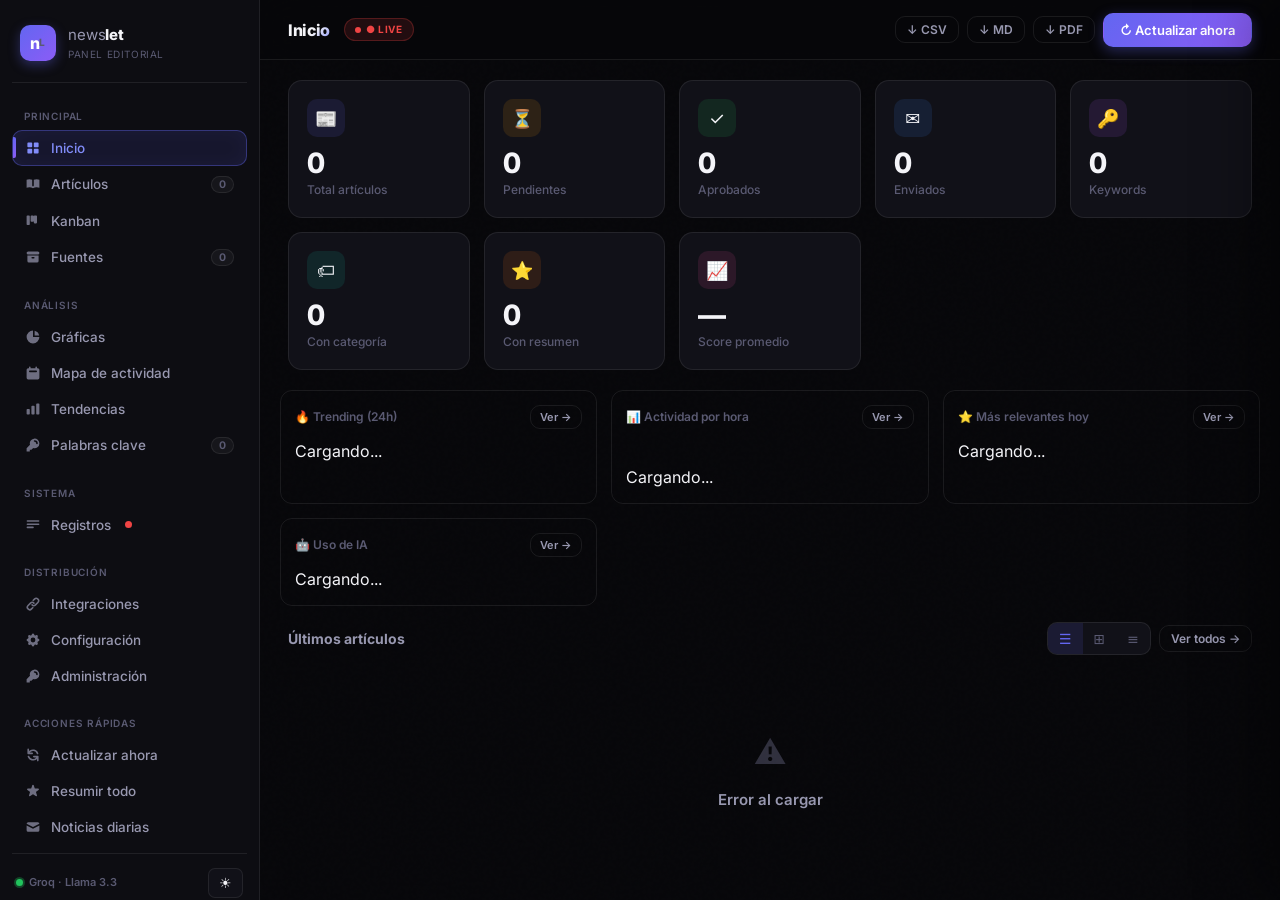
==== commit 2d1f55db: "feat: sprint 2 — bulk actions, health banner, AI usage metrics - Bulk select: checkbox on every arti" ====
--- a/app/static/index.html
+++ b/app/static/index.html
@@ -131,6 +131,12 @@
   <!-- ══════════════════════ MAIN ══════════════════════ -->
   <main class="main">
 
+    <!-- Health warning banner (shown when system is degraded) -->
+    <div id="health-banner" class="health-banner" style="display:none">
+      <span id="health-banner-text">⚠ Sistema degradado</span>
+      <button onclick="document.getElementById('health-banner').style.display='none'" title="Cerrar">✕</button>
+    </div>
+
     <!-- ─── DASHBOARD ──────────────────────────────── -->
     <div class="view on" id="v-dash">
       <div class="topbar">
@@ -214,6 +220,14 @@
             <button class="btn btn-g btn-xs" onclick="go('arts')">Ver →</button>
           </div>
           <div id="dash-top-mini" class="dash-top-mini">Cargando...</div>
+        </div>
+        <!-- AI usage widget -->
+        <div class="dash-widget">
+          <div class="dash-widget-head">
+            <span>🤖 Uso de IA</span>
+            <button class="btn btn-g btn-xs" onclick="go('charts')">Ver →</button>
+          </div>
+          <div id="dash-ai-mini" class="dash-ai-mini">Cargando...</div>
         </div>
       </div>
 
@@ -866,16 +880,22 @@
 
 <div class="sidebar-backdrop" id="sidebar-backdrop" onclick="closeSidebar()"></div>
 <button class="mob-toggle" id="mob-toggle" onclick="toggleSidebar()">☰</button>
+<div id="bulk-bar" class="bulk-bar" style="display:none">
+  <span><strong id="bulk-count">0</strong> seleccionados</span>
+  <button class="btn btn-s btn-sm" onclick="bulkApprove()">✓ Aprobar</button>
+  <button class="btn btn-d btn-sm" onclick="bulkReject()">✕ Rechazar</button>
+  <button class="btn btn-g btn-sm" onclick="clearSelection()">✕ Limpiar</button>
+</div>
 <div id="toast" class="toast"></div>
-<script src="app.js?v=5"></script>
-<script src="js/api.js?v=5"></script>
-<script src="js/ui.js?v=5"></script>
-<script src="js/articles.js?v=5"></script>
-<script src="js/kanban.js?v=5"></script>
-<script src="js/sources.js?v=5"></script>
-<script src="js/charts.js?v=5"></script>
-<script src="js/config.js?v=5"></script>
-<script src="js/health.js?v=5"></script>
+<script src="app.js?v=6"></script>
+<script src="js/api.js?v=6"></script>
+<script src="js/ui.js?v=6"></script>
+<script src="js/articles.js?v=6"></script>
+<script src="js/kanban.js?v=6"></script>
+<script src="js/sources.js?v=6"></script>
+<script src="js/charts.js?v=6"></script>
+<script src="js/config.js?v=6"></script>
+<script src="js/health.js?v=6"></script>
 <script>
   // Service Worker registration (PWA)
   if ('serviceWorker' in navigator) {
--- a/app/static/style.css
+++ b/app/static/style.css
@@ -3795,3 +3795,49 @@
 .dash-top-score { font-size:11px;font-weight:700;color:#eab308;flex-shrink:0;min-width:28px; }
 .dash-top-title { font-size:12px;color:var(--text);overflow:hidden;display:-webkit-box;-webkit-line-clamp:1;-webkit-box-orient:vertical; }
 @media (max-width:900px) { .dash-widgets-row { grid-template-columns:1fr; } }
+
+/* ── Bulk action bar ─────────────────────────────── */
+.bulk-bar {
+  position: fixed; bottom: 24px; left: 50%; transform: translateX(-50%);
+  display: flex; align-items: center; gap: 10px;
+  background: var(--surface); border: 1px solid var(--border-glow);
+  border-radius: 14px; padding: 10px 18px;
+  box-shadow: 0 8px 32px rgba(0,0,0,0.5), 0 0 0 1px rgba(99,102,241,0.2);
+  z-index: 500; font-size: 13px; font-weight: 600; color: var(--text);
+  animation: slideUp .18s ease;
+}
+.bulk-bar strong { color: var(--primary); }
+@keyframes slideUp {
+  from { opacity:0; transform:translateX(-50%) translateY(12px); }
+  to   { opacity:1; transform:translateX(-50%) translateY(0); }
+}
+
+/* ── Article card checkbox ──────────────────────── */
+.a-check {
+  position: absolute; top: 10px; left: 10px; z-index: 2;
+  width: 20px; height: 20px; display: flex; align-items: center;
+  opacity: 0; transition: opacity .15s; cursor: pointer;
+}
+.a-card:hover .a-check,
+.a-check:has(input:checked) { opacity: 1; }
+.a-check input { width: 16px; height: 16px; accent-color: var(--primary); cursor: pointer; }
+.a-card { position: relative; }
+
+/* ── Health warning banner ───────────────────────── */
+.health-banner {
+  display: flex; align-items: center; justify-content: space-between;
+  gap: 12px; padding: 10px 20px;
+  background: rgba(245,158,11,0.12); border-bottom: 1px solid rgba(245,158,11,0.3);
+  font-size: 13px; font-weight: 500; color: #fbbf24;
+}
+.health-banner button {
+  background: none; border: none; color: #fbbf24;
+  font-size: 16px; cursor: pointer; opacity: 0.7; flex-shrink: 0;
+}
+.health-banner button:hover { opacity: 1; }
+
+/* ── AI usage mini widget ────────────────────────── */
+.dash-ai-mini { display: flex; flex-direction: column; gap: 6px; }
+.dash-ai-row  { display: flex; justify-content: space-between; align-items: center; font-size: 12px; }
+.dash-ai-lbl  { color: var(--text-muted); }
+.dash-ai-val  { font-weight: 700; color: var(--text); }
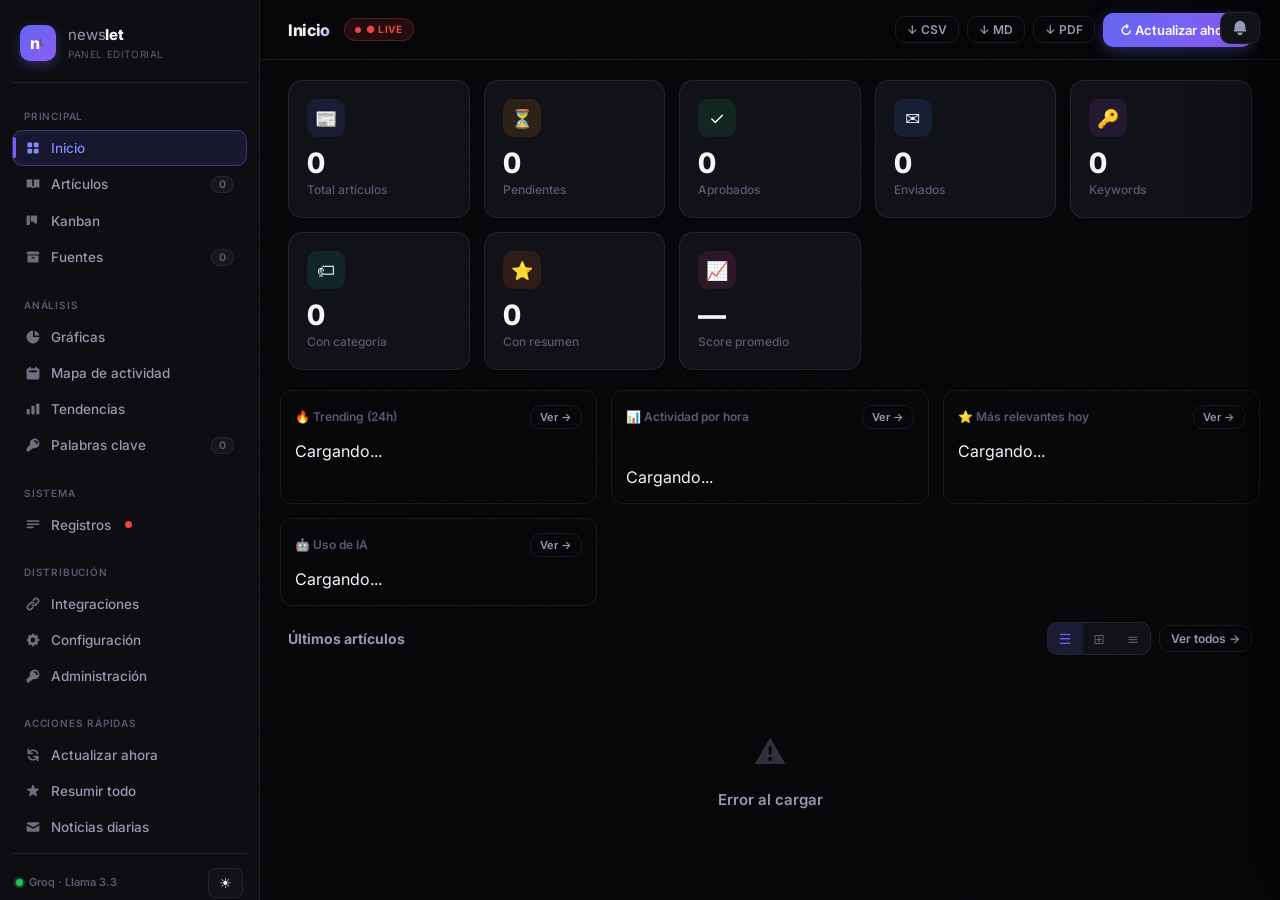
==== commit c7f06a4d: "fix: charts empty-state + notification bell moved to topbar - Charts: add chartEmpty() helper that s" ====
--- a/app/static/index.html
+++ b/app/static/index.html
@@ -114,16 +114,10 @@
       <button id="pwa-install-btn" onclick="installPWA()" style="display:none;width:100%;margin-bottom:6px;background:rgba(99,102,241,0.15);border:1px solid rgba(99,102,241,0.3);color:#818cf8;border-radius:8px;padding:6px 12px;font-size:12px;cursor:pointer;font-weight:600">
         📱 Instalar app
       </button>
-      <!-- Health + Notification row -->
-      <div style="display:flex;align-items:center;gap:8px;margin-top:6px">
-        <div id="health-indicator" onclick="go('logs')" title="Estado del sistema" style="cursor:pointer;display:flex;align-items:center;gap:5px;font-size:11px;color:var(--text-muted)">
-          <span id="health-dot" style="width:8px;height:8px;border-radius:50%;background:#6b7280;display:inline-block;flex-shrink:0"></span>
-          <span id="health-label">Verificando...</span>
-        </div>
-        <button class="notif-btn" onclick="openNotifications()" id="notif-btn" title="Notificaciones" style="margin-left:auto">
-          <svg viewBox="0 0 20 20" fill="currentColor" style="width:18px;height:18px"><path d="M10 2a6 6 0 00-6 6v3.586l-.707.707A1 1 0 004 14h12a1 1 0 00.707-1.707L16 11.586V8a6 6 0 00-6-6zM10 18a3 3 0 01-3-3h6a3 3 0 01-3 3z"/></svg>
-          <span class="notif-badge" id="notif-badge" style="display:none">0</span>
-        </button>
+      <!-- Health status (sidebar footer) -->
+      <div id="health-indicator" onclick="go('logs')" title="Estado del sistema" style="cursor:pointer;display:flex;align-items:center;gap:5px;font-size:11px;color:var(--text-muted);margin-top:6px">
+        <span id="health-dot" style="width:8px;height:8px;border-radius:50%;background:#6b7280;display:inline-block;flex-shrink:0"></span>
+        <span id="health-label">Verificando...</span>
       </div>
     </div>
   </aside>
@@ -880,6 +874,12 @@
 
 <div class="sidebar-backdrop" id="sidebar-backdrop" onclick="closeSidebar()"></div>
 <button class="mob-toggle" id="mob-toggle" onclick="toggleSidebar()">☰</button>
+<!-- Persistent notification button — fixed in topbar area -->
+<button class="notif-btn notif-fixed" onclick="openNotifications()" id="notif-btn" title="Notificaciones (N)">
+  <svg viewBox="0 0 20 20" fill="currentColor" style="width:18px;height:18px"><path d="M10 2a6 6 0 00-6 6v3.586l-.707.707A1 1 0 004 14h12a1 1 0 00.707-1.707L16 11.586V8a6 6 0 00-6-6zM10 18a3 3 0 01-3-3h6a3 3 0 01-3 3z"/></svg>
+  <span class="notif-badge" id="notif-badge" style="display:none">0</span>
+</button>
+
 <div id="bulk-bar" class="bulk-bar" style="display:none">
   <span><strong id="bulk-count">0</strong> seleccionados</span>
   <button class="btn btn-s btn-sm" onclick="bulkApprove()">✓ Aprobar</button>
@@ -887,15 +887,15 @@
   <button class="btn btn-g btn-sm" onclick="clearSelection()">✕ Limpiar</button>
 </div>
 <div id="toast" class="toast"></div>
-<script src="app.js?v=6"></script>
-<script src="js/api.js?v=6"></script>
-<script src="js/ui.js?v=6"></script>
-<script src="js/articles.js?v=6"></script>
-<script src="js/kanban.js?v=6"></script>
-<script src="js/sources.js?v=6"></script>
-<script src="js/charts.js?v=6"></script>
-<script src="js/config.js?v=6"></script>
-<script src="js/health.js?v=6"></script>
+<script src="app.js?v=7"></script>
+<script src="js/api.js?v=7"></script>
+<script src="js/ui.js?v=7"></script>
+<script src="js/articles.js?v=7"></script>
+<script src="js/kanban.js?v=7"></script>
+<script src="js/sources.js?v=7"></script>
+<script src="js/charts.js?v=7"></script>
+<script src="js/config.js?v=7"></script>
+<script src="js/health.js?v=7"></script>
 <script>
   // Service Worker registration (PWA)
   if ('serviceWorker' in navigator) {
--- a/app/static/style.css
+++ b/app/static/style.css
@@ -3796,6 +3796,16 @@
 .dash-top-title { font-size:12px;color:var(--text);overflow:hidden;display:-webkit-box;-webkit-line-clamp:1;-webkit-box-orient:vertical; }
 @media (max-width:900px) { .dash-widgets-row { grid-template-columns:1fr; } }
 
+/* ── Persistent notification button (topbar, fixed) ─ */
+.notif-fixed {
+  position: fixed;
+  top: 12px;
+  right: 20px;
+  z-index: 200;
+  width: auto !important;
+  padding: 6px 10px !important;
+}
+
 /* ── Bulk action bar ─────────────────────────────── */
 .bulk-bar {
   position: fixed; bottom: 24px; left: 50%; transform: translateX(-50%);
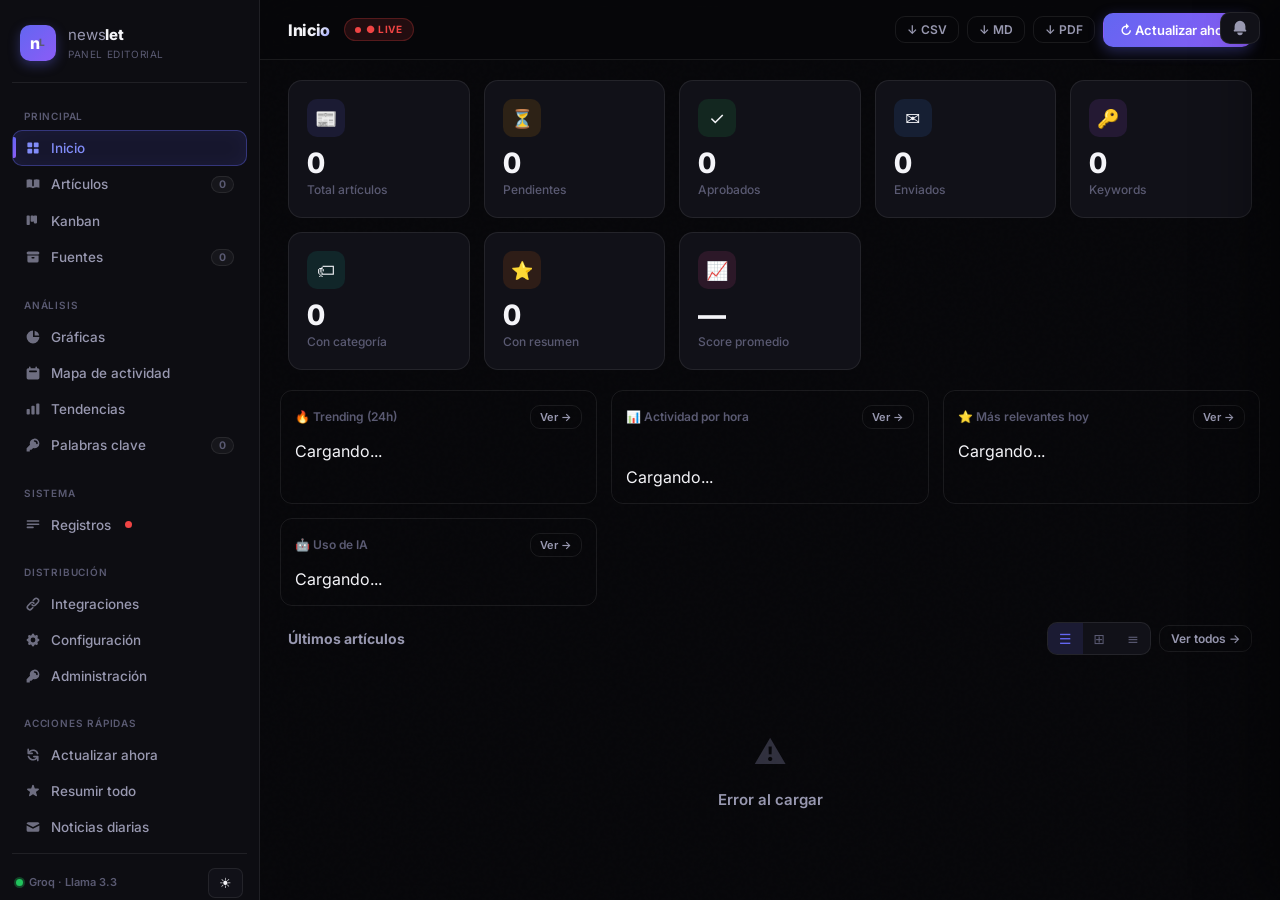
==== commit 28fca611: "fix: force SW eviction on load + chart diagnostic messages + canvas size - SW: on page load, if any " ====
--- a/app/static/index.html
+++ b/app/static/index.html
@@ -377,15 +377,15 @@
       <div class="charts-grid">
         <div class="chart-card full-width">
           <div class="chart-title">Artículos por día</div>
-          <div class="chart-wrap"><canvas id="chart-daily"></canvas></div>
+          <div class="chart-wrap"><canvas id="chart-daily" width="800" height="220"></canvas></div>
         </div>
         <div class="chart-card">
           <div class="chart-title">Por categoría</div>
-          <div class="chart-wrap"><canvas id="chart-cat"></canvas></div>
+          <div class="chart-wrap"><canvas id="chart-cat" width="400" height="220"></canvas></div>
         </div>
         <div class="chart-card">
           <div class="chart-title">Sentimiento general</div>
-          <div class="chart-wrap"><canvas id="chart-sentiment"></canvas></div>
+          <div class="chart-wrap"><canvas id="chart-sentiment" width="400" height="220"></canvas></div>
         </div>
       </div>
     </div>
@@ -897,18 +897,28 @@
 <script src="js/config.js?v=7"></script>
 <script src="js/health.js?v=7"></script>
 <script>
-  // Service Worker registration (PWA)
+  // Service Worker: unregister any stale SW first, then re-register
   if ('serviceWorker' in navigator) {
-    navigator.serviceWorker.register('/sw.js').then(reg => {
-      // Show install prompt when available
-      window.addEventListener('beforeinstallprompt', e => {
-        e.preventDefault();
-        window._pwaPrompt = e;
-        // Show install button if it exists
-        const btn = document.getElementById('pwa-install-btn');
-        if (btn) btn.style.display = 'inline-flex';
-      });
-    }).catch(() => {});
+    navigator.serviceWorker.getRegistrations().then(regs => {
+      const stale = regs.filter(r => !r.active?.scriptURL?.includes('sw.js') ||
+        (r.active && r.active.state !== 'activated'));
+      // Always unregister all and reload once to ensure fresh assets
+      const key = 'sw_cleared_v8';
+      if (!sessionStorage.getItem(key) && regs.length > 0) {
+        sessionStorage.setItem(key, '1');
+        Promise.all(regs.map(r => r.unregister())).then(() => location.reload(true));
+      } else {
+        // Re-register with updated SW
+        navigator.serviceWorker.register('/sw.js').then(reg => {
+          window.addEventListener('beforeinstallprompt', e => {
+            e.preventDefault();
+            window._pwaPrompt = e;
+            const btn = document.getElementById('pwa-install-btn');
+            if (btn) btn.style.display = 'inline-flex';
+          });
+        }).catch(() => {});
+      }
+    });
   }
   // JWT Auth check + show logout button
   (async () => {
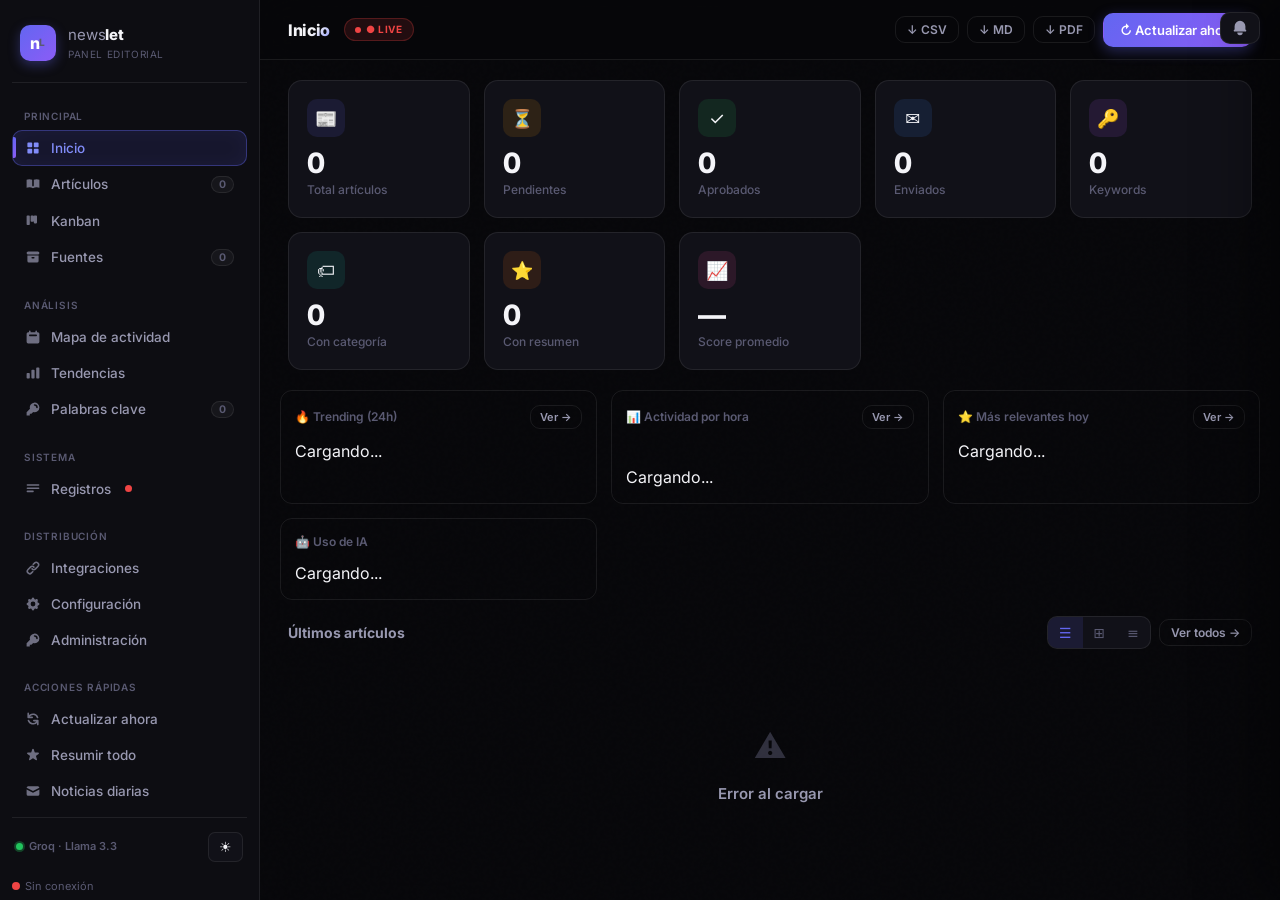
==== commit 2726d5e6: "remove: gráficas view, Chart.js CDN, charts.js — eliminado por completo Co-Authored-By: Claude Sonne" ====
--- a/app/static/index.html
+++ b/app/static/index.html
@@ -7,7 +7,6 @@
     <link rel="manifest" href="/manifest.json">
     <meta name="theme-color" content="#818cf8">
     <link rel="stylesheet" href="style.css">
-    <script src="https://cdn.jsdelivr.net/npm/chart.js@4.4.0/dist/chart.umd.min.js"></script>
 </head>
 <body>
 <div class="app" id="app">
@@ -44,11 +43,7 @@
 
     <nav class="nav-section">
       <div class="nav-label">Análisis</div>
-      <button class="nav-item" onclick="go('charts')" data-v="charts">
-        <svg class="ni" viewBox="0 0 20 20" fill="currentColor"><path d="M2 10a8 8 0 018-8v8h8a8 8 0 11-16 0z"/><path d="M12 2.252A8.014 8.014 0 0117.748 8H12V2.252z"/></svg>
-        Gráficas
-      </button>
-      <button class="nav-item" onclick="go('heatmap')" data-v="heatmap">
+<button class="nav-item" onclick="go('heatmap')" data-v="heatmap">
         <svg class="ni" viewBox="0 0 20 20" fill="currentColor"><path fill-rule="evenodd" d="M6 2a1 1 0 00-1 1v1H4a2 2 0 00-2 2v10a2 2 0 002 2h12a2 2 0 002-2V6a2 2 0 00-2-2h-1V3a1 1 0 10-2 0v1H7V3a1 1 0 00-1-1zm0 5a1 1 0 000 2h8a1 1 0 100-2H6z" clip-rule="evenodd"/></svg>
         Mapa de actividad
       </button>
@@ -182,7 +177,7 @@
           <div class="stat-val" id="s-sum">0</div>
           <div class="stat-lbl">Con resumen</div>
         </div>
-        <div class="stat-card" onclick="go('charts')">
+        <div class="stat-card">
           <div class="stat-icon ic-score">📈</div>
           <div class="stat-val" id="s-score">—</div>
           <div class="stat-lbl">Score promedio</div>
@@ -219,7 +214,7 @@
         <div class="dash-widget">
           <div class="dash-widget-head">
             <span>🤖 Uso de IA</span>
-            <button class="btn btn-g btn-xs" onclick="go('charts')">Ver →</button>
+            <button class="btn btn-g btn-xs" style="display:none">Ver →</button>
           </div>
           <div id="dash-ai-mini" class="dash-ai-mini">Cargando...</div>
         </div>
@@ -361,36 +356,8 @@
       <div id="src-list" class="src-grid"></div>
     </div>
 
-    <!-- ─── CHARTS ──────────────────────────────── -->
-    <div class="view" id="v-charts">
-      <div class="topbar">
-        <h2>Gráficas</h2>
-        <div class="topbar-right">
-          <select id="chart-days" class="src-select" onchange="loadCharts()">
-            <option value="7">7 días</option>
-            <option value="14">14 días</option>
-            <option value="30" selected>30 días</option>
-            <option value="90">90 días</option>
-          </select>
-        </div>
-      </div>
-      <div class="charts-grid">
-        <div class="chart-card full-width">
-          <div class="chart-title">Artículos por día</div>
-          <div class="chart-wrap"><canvas id="chart-daily" width="800" height="220"></canvas></div>
-        </div>
-        <div class="chart-card">
-          <div class="chart-title">Por categoría</div>
-          <div class="chart-wrap"><canvas id="chart-cat" width="400" height="220"></canvas></div>
-        </div>
-        <div class="chart-card">
-          <div class="chart-title">Sentimiento general</div>
-          <div class="chart-wrap"><canvas id="chart-sentiment" width="400" height="220"></canvas></div>
-        </div>
-      </div>
-    </div>
-
-    <!-- ─── HEATMAP ──────────────────────────────── -->
+
+<!-- ─── HEATMAP ──────────────────────────────── -->
     <div class="view" id="v-heatmap">
       <div class="topbar"><h2>Heatmap de actividad</h2></div>
       <div class="heatmap-section">
@@ -893,32 +860,14 @@
 <script src="js/articles.js?v=7"></script>
 <script src="js/kanban.js?v=7"></script>
 <script src="js/sources.js?v=7"></script>
-<script src="js/charts.js?v=7"></script>
 <script src="js/config.js?v=7"></script>
 <script src="js/health.js?v=7"></script>
 <script>
-  // Service Worker: unregister any stale SW first, then re-register
+  // Unregister any existing Service Worker so updates are always immediate
   if ('serviceWorker' in navigator) {
-    navigator.serviceWorker.getRegistrations().then(regs => {
-      const stale = regs.filter(r => !r.active?.scriptURL?.includes('sw.js') ||
-        (r.active && r.active.state !== 'activated'));
-      // Always unregister all and reload once to ensure fresh assets
-      const key = 'sw_cleared_v8';
-      if (!sessionStorage.getItem(key) && regs.length > 0) {
-        sessionStorage.setItem(key, '1');
-        Promise.all(regs.map(r => r.unregister())).then(() => location.reload(true));
-      } else {
-        // Re-register with updated SW
-        navigator.serviceWorker.register('/sw.js').then(reg => {
-          window.addEventListener('beforeinstallprompt', e => {
-            e.preventDefault();
-            window._pwaPrompt = e;
-            const btn = document.getElementById('pwa-install-btn');
-            if (btn) btn.style.display = 'inline-flex';
-          });
-        }).catch(() => {});
-      }
-    });
+    navigator.serviceWorker.getRegistrations()
+      .then(regs => regs.forEach(r => r.unregister()))
+      .catch(() => {});
   }
   // JWT Auth check + show logout button
   (async () => {
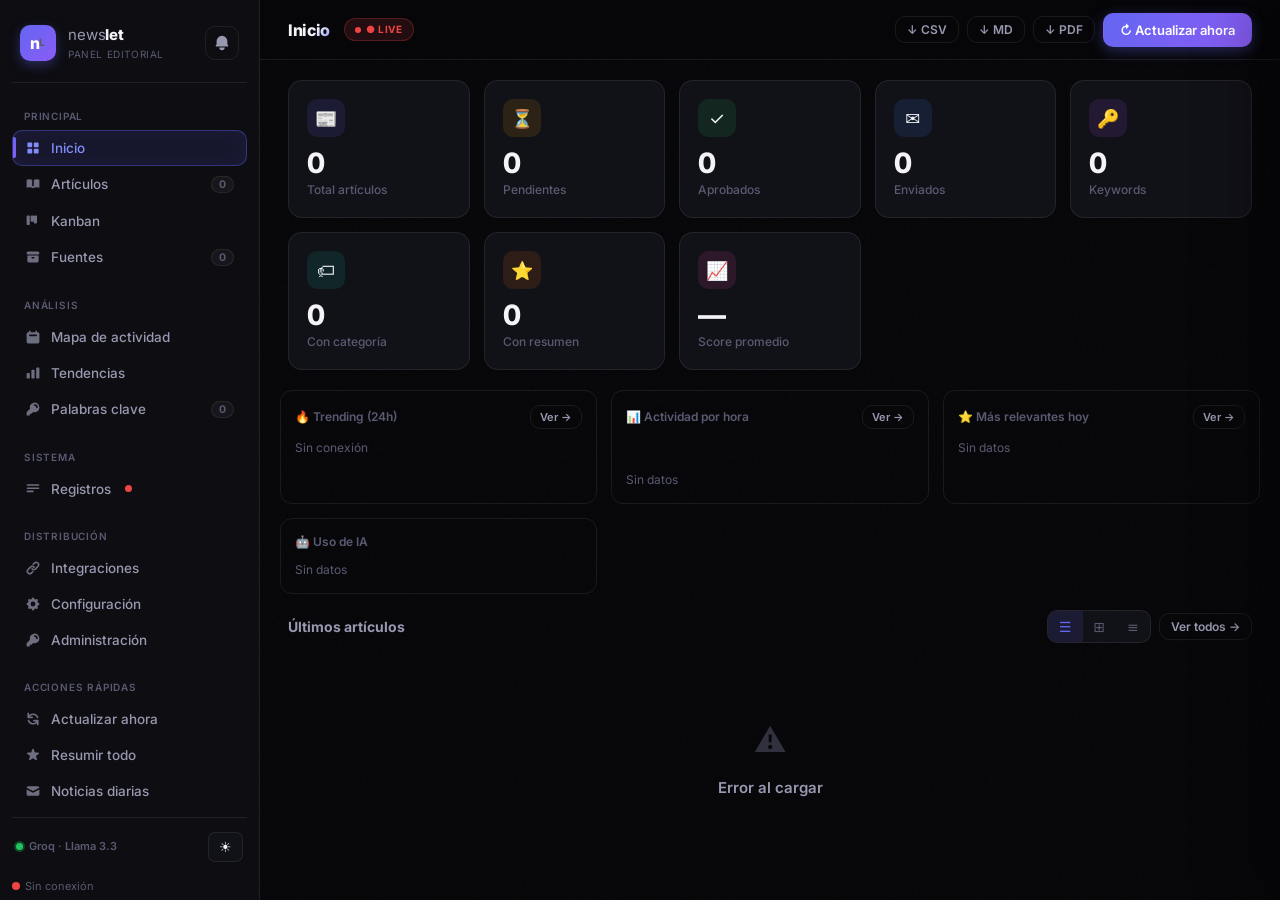
==== commit da752e40: "V" ====
--- a/app/static/index.html
+++ b/app/static/index.html
@@ -6,7 +6,7 @@
     <title>NewsLet — Panel Editorial</title>
     <link rel="manifest" href="/manifest.json">
     <meta name="theme-color" content="#818cf8">
-    <link rel="stylesheet" href="style.css">
+    <link rel="stylesheet" href="style.css?v=8">
 </head>
 <body>
 <div class="app" id="app">
@@ -15,10 +15,14 @@
   <aside class="sidebar" id="sidebar">
     <div class="sidebar-brand">
       <div class="logo">n<span>L</span></div>
-      <div>
+      <div style="flex:1">
         <h1>news<strong>let</strong></h1>
         <span>Panel Editorial</span>
       </div>
+      <button class="notif-btn" onclick="openNotifications()" id="notif-btn" title="Notificaciones (N)" style="flex-shrink:0">
+        <svg viewBox="0 0 20 20" fill="currentColor" style="width:18px;height:18px"><path d="M10 2a6 6 0 00-6 6v3.586l-.707.707A1 1 0 004 14h12a1 1 0 00.707-1.707L16 11.586V8a6 6 0 00-6-6zM10 18a3 3 0 01-3-3h6a3 3 0 01-3 3z"/></svg>
+        <span class="notif-badge" id="notif-badge" style="display:none">0</span>
+      </button>
     </div>
 
     <nav class="nav-section">
@@ -291,6 +295,7 @@
           <button class="pill pill-time" onclick="filRecent('6h',this)">6h</button>
           <button class="pill pill-time" onclick="filRecent('24h',this)">24h</button>
           <button class="pill pill-time" onclick="filRecent('7d',this)">7 días</button>
+          <button class="pill" id="pill-unread" onclick="filUnread(this)" title="Mostrar solo artículos no leídos">No leído</button>
         </div>
         <!-- Saved searches -->
         <div class="saved-searches" id="saved-searches-bar"></div>
@@ -359,14 +364,34 @@
 
 <!-- ─── HEATMAP ──────────────────────────────── -->
     <div class="view" id="v-heatmap">
-      <div class="topbar"><h2>Heatmap de actividad</h2></div>
-      <div class="heatmap-section">
-        <div class="chart-card">
-          <div class="chart-title">Artículos por hora del día</div>
+      <div class="topbar">
+        <h2>Mapa de actividad</h2>
+        <div class="topbar-right">
+          <button class="btn btn-g btn-sm" onclick="loadHeatmap()">↻ Actualizar</button>
+        </div>
+      </div>
+      <!-- Summary stats -->
+      <div class="hm-summary" id="hm-summary">
+        <div class="hm-stat-card"><div class="hm-stat-val" id="hm-peak-hour">—</div><div class="hm-stat-lbl">Hora pico</div></div>
+        <div class="hm-stat-card"><div class="hm-stat-val" id="hm-peak-day">—</div><div class="hm-stat-lbl">Día más activo</div></div>
+        <div class="hm-stat-card"><div class="hm-stat-val" id="hm-total-arts">—</div><div class="hm-stat-lbl">Total artículos</div></div>
+        <div class="hm-stat-card"><div class="hm-stat-val" id="hm-avg-day">—</div><div class="hm-stat-lbl">Media diaria</div></div>
+      </div>
+      <div class="hm-panels">
+        <!-- Hours -->
+        <div class="hm-panel">
+          <div class="hm-panel-title">
+            <svg viewBox="0 0 20 20" fill="currentColor" style="width:14px;height:14px;opacity:.6"><path fill-rule="evenodd" d="M10 18a8 8 0 100-16 8 8 0 000 16zm1-12a1 1 0 10-2 0v4a1 1 0 00.293.707l2.828 2.829a1 1 0 101.415-1.415L11 9.586V6z" clip-rule="evenodd"/></svg>
+            Artículos por hora del día
+          </div>
           <div id="hm-hours" class="hm-bar-grid"></div>
         </div>
-        <div class="chart-card">
-          <div class="chart-title">Artículos por día de semana</div>
+        <!-- Days -->
+        <div class="hm-panel">
+          <div class="hm-panel-title">
+            <svg viewBox="0 0 20 20" fill="currentColor" style="width:14px;height:14px;opacity:.6"><path fill-rule="evenodd" d="M6 2a1 1 0 00-1 1v1H4a2 2 0 00-2 2v10a2 2 0 002 2h12a2 2 0 002-2V6a2 2 0 00-2-2h-1V3a1 1 0 10-2 0v1H7V3a1 1 0 00-1-1zm0 5a1 1 0 000 2h8a1 1 0 100-2H6z" clip-rule="evenodd"/></svg>
+            Artículos por día de semana
+          </div>
           <div id="hm-days" class="hm-week-grid"></div>
         </div>
       </div>
@@ -383,9 +408,26 @@
             <option value="72">Últimos 3 días</option>
             <option value="168">Última semana</option>
           </select>
-        </div>
-      </div>
-      <div id="trending-list" class="trending-cloud"></div>
+          <button class="btn btn-g btn-sm" onclick="loadTrending()">↻</button>
+        </div>
+      </div>
+      <!-- Summary row -->
+      <div class="trend-summary" id="trend-summary" style="display:none">
+        <span id="trend-total-words" class="trend-stat"></span>
+        <span id="trend-top-word" class="trend-stat"></span>
+        <span id="trend-window" class="trend-stat"></span>
+      </div>
+      <!-- Two-column layout: cloud + ranked list -->
+      <div class="trend-layout">
+        <div class="trend-cloud-panel">
+          <div class="hm-panel-title">Nube de palabras</div>
+          <div id="trending-list" class="trending-cloud"></div>
+        </div>
+        <div class="trend-rank-panel">
+          <div class="hm-panel-title">Top palabras</div>
+          <div id="trending-rank" class="trending-rank-list"></div>
+        </div>
+      </div>
     </div>
 
     <!-- ─── KEYWORDS ──────────────────────────────── -->
@@ -841,11 +883,6 @@
 
 <div class="sidebar-backdrop" id="sidebar-backdrop" onclick="closeSidebar()"></div>
 <button class="mob-toggle" id="mob-toggle" onclick="toggleSidebar()">☰</button>
-<!-- Persistent notification button — fixed in topbar area -->
-<button class="notif-btn notif-fixed" onclick="openNotifications()" id="notif-btn" title="Notificaciones (N)">
-  <svg viewBox="0 0 20 20" fill="currentColor" style="width:18px;height:18px"><path d="M10 2a6 6 0 00-6 6v3.586l-.707.707A1 1 0 004 14h12a1 1 0 00.707-1.707L16 11.586V8a6 6 0 00-6-6zM10 18a3 3 0 01-3-3h6a3 3 0 01-3 3z"/></svg>
-  <span class="notif-badge" id="notif-badge" style="display:none">0</span>
-</button>
 
 <div id="bulk-bar" class="bulk-bar" style="display:none">
   <span><strong id="bulk-count">0</strong> seleccionados</span>
@@ -854,14 +891,15 @@
   <button class="btn btn-g btn-sm" onclick="clearSelection()">✕ Limpiar</button>
 </div>
 <div id="toast" class="toast"></div>
-<script src="app.js?v=7"></script>
-<script src="js/api.js?v=7"></script>
-<script src="js/ui.js?v=7"></script>
-<script src="js/articles.js?v=7"></script>
-<script src="js/kanban.js?v=7"></script>
-<script src="js/sources.js?v=7"></script>
-<script src="js/config.js?v=7"></script>
-<script src="js/health.js?v=7"></script>
+<script src="app.js?v=8"></script>
+<script src="js/api.js?v=8"></script>
+<script src="js/ui.js?v=8"></script>
+<script src="js/articles.js?v=8"></script>
+<script src="js/kanban.js?v=8"></script>
+<script src="js/sources.js?v=8"></script>
+<script src="js/config.js?v=8"></script>
+<script src="js/health.js?v=8"></script>
+<script src="js/charts.js?v=8"></script>
 <script>
   // Unregister any existing Service Worker so updates are always immediate
   if ('serviceWorker' in navigator) {
--- a/app/static/style.css
+++ b/app/static/style.css
@@ -1050,88 +1050,6 @@
   height: 240px;
 }
 
-/* ═══════════════════════════════════════════════
-   HEATMAP
-═══════════════════════════════════════════════ */
-.heatmap-section { margin-bottom: 32px; }
-.heatmap-label { font-size: 13px; font-weight: 700; color: var(--text-secondary); margin-bottom: 12px; }
-.heatmap-bars {
-  display: flex;
-  align-items: flex-end;
-  gap: 5px;
-  height: 80px;
-}
-.heatmap-bar-wrap { display: flex; flex-direction: column; align-items: center; gap: 5px; flex: 1; }
-.heatmap-bar {
-  width: 100%;
-  min-height: 4px;
-  border-radius: 4px 4px 0 0;
-  transition: all var(--transition-slow);
-  position: relative;
-  cursor: default;
-}
-.heatmap-bar:hover { opacity: 0.85; }
-.heatmap-bar-label { font-size: 9px; color: var(--text-muted); font-weight: 500; }
-
-.heatmap-week {
-  display: flex;
-  gap: 10px;
-  flex-wrap: wrap;
-}
-.heatmap-day {
-  display: flex;
-  align-items: center;
-  gap: 10px;
-  flex: 1;
-  min-width: 140px;
-}
-.heatmap-day-name {
-  width: 70px;
-  font-size: 12px;
-  color: var(--text-secondary);
-  font-weight: 500;
-}
-.heatmap-day-bar-wrap {
-  flex: 1;
-  height: 18px;
-  background: var(--surface-glass);
-  border-radius: 4px;
-  overflow: hidden;
-}
-.heatmap-day-bar {
-  height: 100%;
-  border-radius: 4px;
-  transition: width 0.6s cubic-bezier(0.4,0,0.2,1);
-}
-.heatmap-day-count { font-size: 11px; color: var(--text-muted); width: 30px; text-align: right; }
-
-/* ═══════════════════════════════════════════════
-   TRENDING WORD CLOUD
-═══════════════════════════════════════════════ */
-.trending-cloud {
-  display: flex;
-  flex-wrap: wrap;
-  gap: 10px;
-  padding: 20px;
-  align-items: center;
-  justify-content: center;
-  min-height: 200px;
-}
-.trend-word {
-  cursor: default;
-  font-weight: 700;
-  transition: all var(--transition);
-  padding: 4px 10px;
-  border-radius: var(--radius-sm);
-  border: 1px solid var(--border);
-  background: var(--surface-glass);
-}
-.trend-word:hover {
-  background: var(--primary-soft);
-  border-color: var(--border-glow);
-  color: var(--primary-hover);
-  transform: scale(1.05);
-}
 
 /* ═══════════════════════════════════════════════
    SOURCES TABLE
@@ -2332,18 +2250,17 @@
 .notif-btn {
   display: flex;
   align-items: center;
-  gap: 8px;
-  padding: 8px 12px;
+  justify-content: center;
+  padding: 7px;
   border-radius: var(--radius-sm);
   border: 1px solid var(--border);
-  background: var(--surface);
+  background: transparent;
   cursor: pointer;
   color: var(--text-secondary);
   font-family: inherit;
   font-size: 13px;
   font-weight: 500;
   transition: all var(--transition);
-  width: 100%;
   position: relative;
 }
 .notif-btn:hover { background: var(--surface-hover); border-color: var(--border-light); color: var(--text); }
@@ -2726,57 +2643,210 @@
 .chart-wrap { position: relative; height: 220px; }
 
 /* ── Heatmap ── */
-.heatmap-section { padding: 20px 28px; display: flex; flex-direction: column; gap: 20px; }
+/* ══════════════════════════════════════════════
+   HEATMAP — redesigned
+═══════════════════════════════════════════════ */
+.hm-summary {
+  display: grid;
+  grid-template-columns: repeat(4, 1fr);
+  gap: 12px;
+  padding: 0 28px 20px;
+}
+.hm-stat-card {
+  background: var(--surface);
+  border: 1px solid var(--border);
+  border-radius: var(--radius);
+  padding: 14px 18px;
+  text-align: center;
+}
+.hm-stat-val {
+  font-size: 20px;
+  font-weight: 700;
+  color: var(--primary-hover);
+  letter-spacing: -0.03em;
+}
+.hm-stat-lbl {
+  font-size: 11px;
+  color: var(--text-muted);
+  text-transform: uppercase;
+  letter-spacing: 0.05em;
+  margin-top: 4px;
+}
+.hm-panels {
+  display: grid;
+  grid-template-columns: 1fr 1fr;
+  gap: 20px;
+  padding: 0 28px 28px;
+}
+.hm-panel {
+  background: var(--surface);
+  border: 1px solid var(--border);
+  border-radius: var(--radius);
+  padding: 18px 20px;
+  min-height: 160px;
+}
+.hm-panel-title {
+  display: flex;
+  align-items: center;
+  gap: 6px;
+  font-size: 12px;
+  font-weight: 600;
+  color: var(--text-secondary);
+  text-transform: uppercase;
+  letter-spacing: 0.06em;
+  margin-bottom: 16px;
+}
 .hm-bar-grid {
   display: flex;
   align-items: flex-end;
-  gap: 4px;
-  height: 80px;
-  padding: 10px 16px;
-}
-.hm-week-grid {
-  display: flex;
-  flex-direction: column;
-  gap: 8px;
-  padding: 10px 16px;
-}
-.hm-bar-wrap {
+  gap: 3px;
+  height: 90px;
+  padding-bottom: 4px;
+}
+.hm-bar-item {
   display: flex;
   flex-direction: column;
   align-items: center;
   gap: 4px;
   flex: 1;
-}
-.hm-hour-bar {
+  min-width: 0;
+}
+.hm-bar-val {
+  font-size: 8px;
+  color: var(--text-muted);
+  height: 12px;
+  line-height: 12px;
+}
+.hm-bar-fill {
   width: 100%;
   min-height: 4px;
-  border-radius: 3px 3px 0 0;
   transition: height 0.6s cubic-bezier(0.4,0,0.2,1);
 }
-.hm-hour-lbl { font-size: 8.5px; color: var(--text-muted); }
-.hm-day-row {
-  display: flex;
-  align-items: center;
-  gap: 12px;
-}
-.hm-day-name { width: 70px; font-size: 12px; color: var(--text-secondary); font-weight: 500; }
-.hm-day-track {
+.hm-bar-label {
+  font-size: 8px;
+  color: var(--text-muted);
+  white-space: nowrap;
+}
+.hm-bar-item.hm-bar-now .hm-bar-label {
+  color: var(--primary-hover);
+  font-weight: 700;
+}
+.hm-bar-item.hm-bar-now .hm-bar-fill {
+  box-shadow: 0 0 8px rgba(139,92,246,0.5);
+}
+.hm-week-grid {
+  display: flex;
+  flex-direction: column;
+  gap: 10px;
+}
+.hm-week-row {
+  display: flex;
+  align-items: center;
+  gap: 10px;
+}
+.hm-week-row.hm-day-now .hm-week-label { color: var(--primary-hover); font-weight: 700; }
+.hm-week-label {
+  font-size: 12px;
+  color: var(--text-secondary);
+  width: 72px;
+  flex-shrink: 0;
+}
+.hm-week-bar {
   flex: 1;
-  height: 16px;
-  background: var(--surface-glass);
-  border-radius: 4px;
+  height: 14px;
+  background: rgba(255,255,255,0.04);
+  border-radius: 100px;
   overflow: hidden;
 }
-.hm-day-fill {
+.hm-week-fill {
   height: 100%;
-  border-radius: 4px;
-  background: var(--grad-primary);
-  transition: width 0.6s cubic-bezier(0.4,0,0.2,1);
-}
-.hm-day-cnt { font-size: 11px; color: var(--text-muted); width: 28px; text-align: right; }
-
-/* ── Trending ── */
-#trending-list.trending-cloud { padding: 24px 28px; }
+  border-radius: 100px;
+  min-width: 4px;
+}
+.hm-week-val {
+  font-size: 12px;
+  color: var(--text-muted);
+  width: 28px;
+  text-align: right;
+  flex-shrink: 0;
+}
+
+/* ══════════════════════════════════════════════
+   TRENDING — redesigned
+═══════════════════════════════════════════════ */
+.trend-summary {
+  display: flex;
+  gap: 24px;
+  padding: 0 28px 16px;
+  flex-wrap: wrap;
+}
+.trend-stat {
+  font-size: 12px;
+  color: var(--text-muted);
+  background: var(--surface);
+  border: 1px solid var(--border);
+  border-radius: 100px;
+  padding: 4px 12px;
+}
+.trend-layout {
+  display: grid;
+  grid-template-columns: 1fr 340px;
+  gap: 20px;
+  padding: 0 28px 28px;
+  align-items: start;
+}
+.trend-cloud-panel,
+.trend-rank-panel {
+  background: var(--surface);
+  border: 1px solid var(--border);
+  border-radius: var(--radius);
+  padding: 18px 20px;
+  min-height: 200px;
+}
+.trending-cloud {
+  display: flex;
+  flex-wrap: wrap;
+  gap: 8px;
+  align-items: center;
+  min-height: 120px;
+  padding-top: 8px;
+}
+.trend-word {
+  display: inline-flex;
+  align-items: center;
+  gap: 3px;
+  padding: 5px 12px;
+  border: 1px solid;
+  border-radius: 100px;
+  background: transparent;
+  cursor: pointer;
+  font-family: inherit;
+  transition: all 0.15s;
+  white-space: nowrap;
+}
+.trend-word:hover {
+  background: rgba(255,255,255,0.06);
+  transform: translateY(-1px);
+  box-shadow: 0 4px 12px rgba(0,0,0,0.3);
+}
+.trend-count { font-size: 0.6em; opacity: 0.65; margin-left: 2px; }
+.trending-rank-list { display: flex; flex-direction: column; gap: 6px; padding-top: 8px; }
+.trend-rank-row {
+  display: flex;
+  align-items: center;
+  gap: 10px;
+  padding: 7px 8px;
+  border-radius: 6px;
+  cursor: pointer;
+  transition: background 0.12s;
+}
+.trend-rank-row:hover { background: var(--surface-hover); }
+.trend-rank-pos { font-size: 14px; width: 26px; text-align: center; flex-shrink: 0; }
+.trend-rank-num { font-size: 11px; color: var(--text-muted); font-weight: 600; }
+.trend-rank-word { font-size: 13px; font-weight: 500; color: var(--text); flex: 1; min-width: 0; overflow: hidden; text-overflow: ellipsis; white-space: nowrap; }
+.trend-rank-bar-wrap { width: 70px; height: 6px; background: rgba(255,255,255,0.06); border-radius: 100px; overflow: hidden; flex-shrink: 0; }
+.trend-rank-bar { height: 100%; border-radius: 100px; transition: width 0.5s ease; }
+.trend-rank-cnt { font-size: 12px; font-weight: 600; width: 28px; text-align: right; flex-shrink: 0; }
 
 /* ── Keywords ── */
 .kw-add-row {
@@ -3152,43 +3222,6 @@
 .kb-title { font-size: 12.5px; font-weight: 500; line-height: 1.35; margin-bottom: 8px; }
 .kb-meta { display: flex; gap: 5px; flex-wrap: wrap; align-items: center; font-size: 11.5px; color: var(--text-muted); }
 
-/* Heatmap (JS-generated) */
-.hm-bar-item {
-  display: flex;
-  flex-direction: column;
-  align-items: center;
-  gap: 4px;
-  flex: 1;
-  justify-content: flex-end;
-}
-.hm-bar-val { font-size: 9px; color: var(--text-muted); min-height: 13px; }
-.hm-bar-fill {
-  width: 100%;
-  min-height: 4px;
-  border-radius: 3px 3px 0 0;
-  transition: height 0.6s cubic-bezier(0.4,0,0.2,1);
-}
-.hm-bar-label { font-size: 8.5px; color: var(--text-muted); }
-.hm-week-row {
-  display: flex;
-  align-items: center;
-  gap: 12px;
-}
-.hm-week-label { width: 70px; font-size: 12px; color: var(--text-secondary); font-weight: 500; flex-shrink: 0; }
-.hm-week-bar {
-  flex: 1;
-  height: 16px;
-  background: var(--surface-glass);
-  border-radius: 4px;
-  overflow: hidden;
-  border: 1px solid var(--border);
-}
-.hm-week-fill {
-  height: 100%;
-  border-radius: 4px;
-  transition: width 0.6s cubic-bezier(0.4,0,0.2,1);
-}
-.hm-week-val { font-size: 11px; color: var(--text-muted); width: 28px; text-align: right; flex-shrink: 0; }
 
 /* Keywords (JS-generated) */
 .kw-item {
@@ -3736,8 +3769,8 @@
   .stats-row { grid-template-columns: repeat(3, 1fr); padding: 16px; }
   .toolbar { padding: 10px 16px; }
   .content, .article-list, .kw-list, .src-grid,
-  .charts-grid, .heatmap-section, .cfg-grid, .wh-list,
-  .trending-cloud, .pills-row, .kw-add-row, .wh-info-bar,
+  .charts-grid, .cfg-grid, .wh-list,
+  .pills-row, .kw-add-row, .wh-info-bar,
   .sec-head, .paging { padding-left: 16px; padding-right: 16px; }
   .topbar { padding: 0 16px; }
   #art-list.view-grid, #dash-list.view-grid {
@@ -3745,6 +3778,10 @@
   }
   .src-grid { grid-template-columns: repeat(2, 1fr); }
   .settings-grid { grid-template-columns: 1fr; }
+  .hm-summary { grid-template-columns: repeat(2, 1fr); padding: 0 16px 16px; }
+  .hm-panels { grid-template-columns: 1fr; padding: 0 16px 20px; }
+  .trend-layout { grid-template-columns: 1fr; padding: 0 16px 20px; }
+  .trend-summary { padding: 0 16px 14px; }
 }
 
 /* ═══════════════════════════════════════
@@ -3796,15 +3833,6 @@
 .dash-top-title { font-size:12px;color:var(--text);overflow:hidden;display:-webkit-box;-webkit-line-clamp:1;-webkit-box-orient:vertical; }
 @media (max-width:900px) { .dash-widgets-row { grid-template-columns:1fr; } }
 
-/* ── Persistent notification button (topbar, fixed) ─ */
-.notif-fixed {
-  position: fixed;
-  top: 12px;
-  right: 20px;
-  z-index: 200;
-  width: auto !important;
-  padding: 6px 10px !important;
-}
 
 /* ── Bulk action bar ─────────────────────────────── */
 .bulk-bar {
@@ -3832,6 +3860,13 @@
 .a-check:has(input:checked) { opacity: 1; }
 .a-check input { width: 16px; height: 16px; accent-color: var(--primary); cursor: pointer; }
 .a-card { position: relative; }
+.a-unread-dot {
+  position: absolute; top: 10px; right: 10px; z-index: 2;
+  width: 8px; height: 8px; border-radius: 50%;
+  background: var(--primary); box-shadow: 0 0 6px var(--primary-glow);
+  pointer-events: none;
+}
+.a-card.is-read { opacity: 0.7; }
 
 /* ── Health warning banner ───────────────────────── */
 .health-banner {
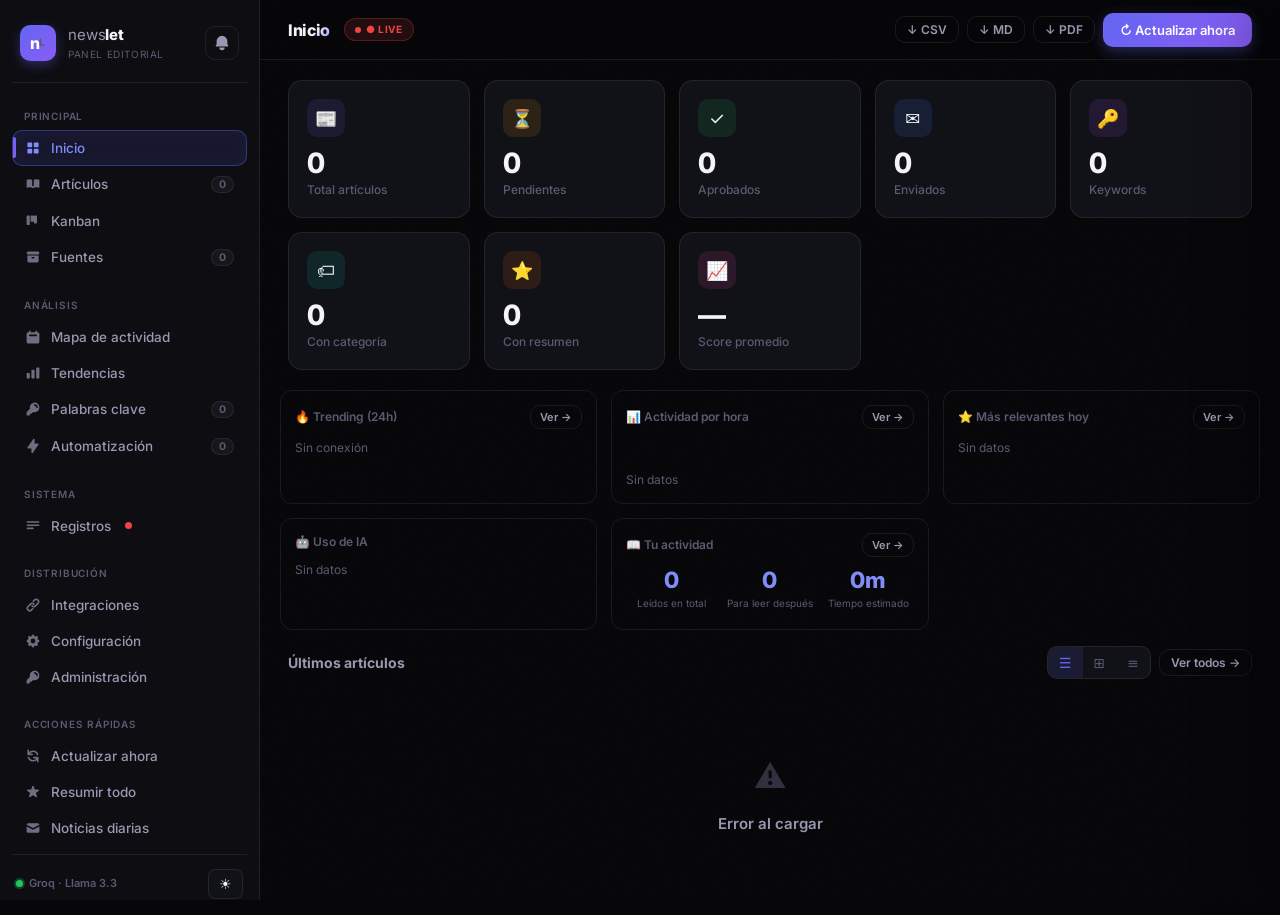
==== commit 7e7b1e42: "docs" ====
--- a/app/static/index.html
+++ b/app/static/index.html
@@ -6,7 +6,7 @@
     <title>NewsLet — Panel Editorial</title>
     <link rel="manifest" href="/manifest.json">
     <meta name="theme-color" content="#818cf8">
-    <link rel="stylesheet" href="style.css?v=8">
+    <link rel="stylesheet" href="style.css?v=11">
 </head>
 <body>
 <div class="app" id="app">
@@ -59,6 +59,10 @@
         <svg class="ni" viewBox="0 0 20 20" fill="currentColor"><path fill-rule="evenodd" d="M18 8a6 6 0 01-7.743 5.743L10 14l-1 1-1 1H6v2H2v-4l4.257-4.257A6 6 0 1118 8zm-6-4a1 1 0 100 2 2 2 0 012 2 1 1 0 102 0 4 4 0 00-4-4z" clip-rule="evenodd"/></svg>
         Palabras clave <span class="cnt" id="n-kw">0</span>
       </button>
+      <button class="nav-item" onclick="go('rules')" data-v="rules">
+        <svg class="ni" viewBox="0 0 20 20" fill="currentColor"><path fill-rule="evenodd" d="M11.3 1.046A1 1 0 0112 2v5h4a1 1 0 01.82 1.573l-7 10A1 1 0 018 18v-5H4a1 1 0 01-.82-1.573l7-10a1 1 0 011.12-.38z" clip-rule="evenodd"/></svg>
+        Automatización <span class="cnt" id="n-rules">0</span>
+      </button>
     </nav>
 
     <nav class="nav-section">
@@ -221,6 +225,14 @@
             <button class="btn btn-g btn-xs" style="display:none">Ver →</button>
           </div>
           <div id="dash-ai-mini" class="dash-ai-mini">Cargando...</div>
+        </div>
+        <!-- Personal reading stats widget -->
+        <div class="dash-widget">
+          <div class="dash-widget-head">
+            <span>📖 Tu actividad</span>
+            <button class="btn btn-g btn-xs" onclick="go('arts')">Ver →</button>
+          </div>
+          <div id="dash-personal-stats">Cargando...</div>
         </div>
       </div>
 
@@ -251,9 +263,10 @@
         </div>
       </div>
       <div class="toolbar">
-        <div class="search-wrap">
+        <div class="search-wrap" style="position:relative">
           <svg style="width:14px;height:14px;color:var(--text-muted);flex-shrink:0" viewBox="0 0 20 20" fill="currentColor"><path fill-rule="evenodd" d="M8 4a4 4 0 100 8 4 4 0 000-8zM2 8a6 6 0 1110.89 3.476l4.817 4.817a1 1 0 01-1.414 1.414l-4.816-4.816A6 6 0 012 8z" clip-rule="evenodd"/></svg>
-          <input type="text" id="q" placeholder="Buscar artículos..." oninput="onSearch()">
+          <input type="text" id="q" placeholder="Buscar artículos..." oninput="onSearch()" onfocus="onSearchFocus()" onkeydown="onSearchKey(event)">
+          <div id="search-history-dd" class="search-history-dd" style="display:none"></div>
         </div>
         <select id="src-filter" class="src-select" onchange="onSrcFilter()">
           <option value="">Todas las fuentes</option>
@@ -273,6 +286,9 @@
           <option value="neutral">Neutral 😐</option>
           <option value="negative">Negativo 😟</option>
         </select>
+        <select id="tag-filter" class="src-select" onchange="onTagFilter()" style="display:none">
+          <option value="">Todas las etiquetas</option>
+        </select>
         <input type="date" id="date-from" class="src-select" onchange="onDateFilter()" title="Desde" style="max-width:130px">
         <input type="date" id="date-to" class="src-select" onchange="onDateFilter()" title="Hasta" style="max-width:130px">
         <div class="view-toggle" id="art-view-toggle">
@@ -296,6 +312,7 @@
           <button class="pill pill-time" onclick="filRecent('24h',this)">24h</button>
           <button class="pill pill-time" onclick="filRecent('7d',this)">7 días</button>
           <button class="pill" id="pill-unread" onclick="filUnread(this)" title="Mostrar solo artículos no leídos">No leído</button>
+          <button class="pill" id="pill-shortlist" onclick="filShortlist(this)" title="Lista de lectura — artículos guardados con 🔖">🔖 <span id="shortlist-count"></span></button>
         </div>
         <!-- Saved searches -->
         <div class="saved-searches" id="saved-searches-bar"></div>
@@ -354,6 +371,7 @@
             ↑ OPML
             <input type="file" accept=".opml,.xml" style="display:none" onchange="importOPML(this)">
           </label>
+          <button class="btn btn-g btn-sm" onclick="showCatalogue()">📚 Fuentes populares</button>
           <a class="btn btn-g btn-sm" href="/api/v1/feed/rss" target="_blank">↗ RSS Feed</a>
           <button class="btn btn-p" onclick="openModal()">+ Agregar fuente</button>
         </div>
@@ -443,6 +461,60 @@
       <div id="kw-list" class="kw-list"></div>
     </div>
 
+    <!-- ─── RULES ──────────────────────────────── -->
+    <div class="view" id="v-rules">
+      <div class="topbar">
+        <h2>Automatización IF/THEN</h2>
+        <div class="topbar-right">
+          <button class="btn btn-g btn-sm" onclick="applyRulesNow()" title="Aplicar reglas a todos los artículos pendientes">⚡ Aplicar ahora</button>
+          <button class="btn btn-p" onclick="openRuleModal()">+ Nueva regla</button>
+        </div>
+      </div>
+      <div class="rules-info-bar">
+        <span>Las reglas se evalúan automáticamente cuando se ingestan nuevos artículos. Las condiciones usan lógica AND.</span>
+      </div>
+      <div id="rules-list" class="rules-list"></div>
+    </div>
+
+    <!-- Rule editor modal -->
+    <div class="overlay" id="overlay-rule" onclick="closeRuleModal()" style="display:none">
+      <div class="modal modal-rule" onclick="event.stopPropagation()">
+        <div class="modal-header">
+          <h3 id="rule-modal-title">Nueva regla</h3>
+          <button class="modal-close" onclick="closeRuleModal()">✕</button>
+        </div>
+        <div class="modal-body">
+          <div class="field">
+            <label>Nombre de la regla</label>
+            <input type="text" id="rule-name" placeholder="Ej: Auto-aprobar Tecnología alta puntuación">
+          </div>
+          <div class="field">
+            <label>Prioridad <small>(menor número = se evalúa primero)</small></label>
+            <input type="number" id="rule-priority" value="10" min="1" max="100">
+          </div>
+          <div class="field rule-toggle-row">
+            <label>Regla activa</label>
+            <label class="toggle">
+              <input type="checkbox" id="rule-active" checked>
+              <span class="toggle-track"></span>
+            </label>
+          </div>
+
+          <h4 class="rule-section-title">SI (condiciones — todas deben cumplirse)</h4>
+          <div id="rule-conditions" class="rule-parts"></div>
+          <button class="btn btn-g btn-sm" onclick="addCondition()">+ Añadir condición</button>
+
+          <h4 class="rule-section-title" style="margin-top:20px">ENTONCES (acciones)</h4>
+          <div id="rule-actions" class="rule-parts"></div>
+          <button class="btn btn-g btn-sm" onclick="addAction()">+ Añadir acción</button>
+        </div>
+        <div class="modal-footer">
+          <button class="btn btn-g" onclick="closeRuleModal()">Cancelar</button>
+          <button class="btn btn-p" onclick="saveRule()">Guardar regla</button>
+        </div>
+      </div>
+    </div>
+
     <!-- ─── WEBHOOKS ──────────────────────────────── -->
     <div class="view" id="v-webhooks">
       <div class="topbar">
@@ -480,6 +552,18 @@
             <label>Categorías (coma separadas, vacío = todas)</label>
             <input type="text" id="cfg-cats" placeholder="Tecnología,Economía">
           </div>
+          <div class="field">
+            <label>Ordenar por</label>
+            <select id="cfg-sort">
+              <option value="date">Fecha (más reciente primero)</option>
+              <option value="score">Score (mayor primero)</option>
+              <option value="category">Categoría</option>
+            </select>
+          </div>
+          <div class="field">
+            <label>Destinatarios extra (emails separados por coma)</label>
+            <input type="text" id="cfg-recipients" placeholder="uno@email.com, dos@email.com">
+          </div>
           <div class="field cfg-toggle-row">
             <label>Envío diario activo</label>
             <label class="toggle">
@@ -487,9 +571,35 @@
               <span class="toggle-track"></span>
             </label>
           </div>
-          <div style="margin-top:20px;display:flex;gap:8px">
+          <div class="field cfg-toggle-row">
+            <label>También enviar digest semanal</label>
+            <label class="toggle">
+              <input type="checkbox" id="cfg-weekly" onchange="_toggleWeeklyOptions(this.checked)">
+              <span class="toggle-track"></span>
+            </label>
+          </div>
+          <div id="cfg-weekly-opts" style="display:none">
+            <div class="field">
+              <label>Día de la semana</label>
+              <select id="cfg-weekly-day">
+                <option value="0">Lunes</option>
+                <option value="1">Martes</option>
+                <option value="2">Miércoles</option>
+                <option value="3">Jueves</option>
+                <option value="4">Viernes</option>
+                <option value="5">Sábado</option>
+                <option value="6">Domingo</option>
+              </select>
+            </div>
+            <div class="field">
+              <label>Hora del digest semanal (0–23)</label>
+              <input type="number" id="cfg-weekly-hour" min="0" max="23" value="9">
+            </div>
+          </div>
+          <div style="margin-top:20px;display:flex;gap:8px;flex-wrap:wrap">
             <button class="btn btn-p" onclick="saveCfg()">Guardar</button>
-            <button class="btn btn-s btn-sm" onclick="doDigest()">✉ Enviar noticias ahora</button>
+            <button class="btn btn-g btn-sm" onclick="showDigestPreview()">👁 Vista previa</button>
+            <button class="btn btn-s btn-sm" onclick="doDigest()">✉ Enviar ahora</button>
           </div>
         </div>
         <div class="cfg-card">
@@ -757,7 +867,7 @@
 
 <!-- Add Source Modal -->
 <div class="overlay" id="overlay">
-  <div class="modal">
+  <div class="modal" style="max-width:520px">
     <h3>Agregar fuente</h3>
     <div class="field">
       <label>Nombre</label>
@@ -773,12 +883,28 @@
     </div>
     <div class="field">
       <label>URL</label>
-      <input type="text" id="f-url" placeholder="https://ejemplo.com/feed/">
-    </div>
+      <div style="display:flex;gap:6px">
+        <input type="text" id="f-url" placeholder="https://ejemplo.com/feed/" style="flex:1">
+        <button id="preview-btn" class="btn btn-g btn-sm" onclick="previewSource()" style="flex-shrink:0;white-space:nowrap">Probar URL</button>
+      </div>
+    </div>
+    <div id="preview-area" class="preview-area" style="display:none"></div>
     <div class="modal-foot">
       <button class="btn btn-g" onclick="closeModal()">Cancelar</button>
       <button class="btn btn-p" onclick="addSrc()">Agregar</button>
     </div>
+  </div>
+</div>
+
+<!-- Popular Sources Catalogue Modal -->
+<div class="overlay" id="overlay-catalogue">
+  <div class="modal" style="max-width:600px;max-height:80vh;display:flex;flex-direction:column">
+    <div style="display:flex;justify-content:space-between;align-items:center;margin-bottom:16px">
+      <h3 style="margin:0">📚 Fuentes populares</h3>
+      <button class="btn btn-g btn-sm" onclick="closeCatalogue()">✕</button>
+    </div>
+    <p style="font-size:12px;color:var(--text-muted);margin:0 0 14px">Agrega fuentes RSS curadas con un clic. Puedes añadir varias a la vez.</p>
+    <div id="catalogue-list" style="overflow-y:auto;flex:1"></div>
   </div>
 </div>
 
@@ -806,6 +932,17 @@
       <button class="btn btn-g" onclick="closeWebhookModal()">Cancelar</button>
       <button class="btn btn-p" onclick="addWebhook()">Agregar</button>
     </div>
+  </div>
+</div>
+
+<!-- Digest Preview Modal (Tier 1.3) -->
+<div class="overlay" id="overlay-digest-preview">
+  <div class="modal" style="max-width:580px;max-height:80vh;display:flex;flex-direction:column">
+    <div style="display:flex;justify-content:space-between;align-items:center;margin-bottom:14px">
+      <h3 style="margin:0">👁 Vista previa del digest</h3>
+      <button class="btn btn-g btn-sm" onclick="closeDigestPreview()">✕</button>
+    </div>
+    <div id="dp-body" style="overflow-y:auto;flex:1"></div>
   </div>
 </div>
 
@@ -819,6 +956,7 @@
         <div class="reader-meta" id="r-meta"></div>
       </div>
       <div style="display:flex;gap:6px;align-items:flex-start">
+        <button id="r-focus-btn" class="btn btn-g btn-sm" onclick="toggleFocusMode()" title="Modo enfoque (Zen)">🧘</button>
         <button id="r-save-btn" class="btn btn-g btn-sm" onclick="toggleSave()" title="Guardar artículo">🔖</button>
         <button class="btn btn-g btn-sm" onclick="closeReader()">✕</button>
       </div>
@@ -832,7 +970,16 @@
     </div>
     <!-- Fallback plain summary -->
     <div class="reader-summary" id="r-summary"></div>
+    <!-- Tags (Tier 1.4) -->
+    <div id="r-tags" class="reader-tags"></div>
     <div class="reader-body" id="r-body"></div>
+    
+    <!-- Related articles (Knowledge Capture) -->
+    <div class="reader-related" id="r-related" style="display:none">
+      <div class="rr-head">📚 Artículos relacionados</div>
+      <div id="rr-list" class="rr-list"></div>
+    </div>
+
     <div class="reader-foot">
       <a id="r-link" href="#" target="_blank" class="btn btn-p btn-sm">Leer original ↗</a>
       <button id="r-send-btn" class="btn btn-g btn-sm" onclick="sendFromReader()">✉ Telegram</button>
@@ -891,15 +1038,16 @@
   <button class="btn btn-g btn-sm" onclick="clearSelection()">✕ Limpiar</button>
 </div>
 <div id="toast" class="toast"></div>
-<script src="app.js?v=8"></script>
-<script src="js/api.js?v=8"></script>
-<script src="js/ui.js?v=8"></script>
-<script src="js/articles.js?v=8"></script>
-<script src="js/kanban.js?v=8"></script>
-<script src="js/sources.js?v=8"></script>
-<script src="js/config.js?v=8"></script>
-<script src="js/health.js?v=8"></script>
-<script src="js/charts.js?v=8"></script>
+<script src="app.js?v=11"></script>
+<script src="js/api.js?v=11"></script>
+<script src="js/ui.js?v=11"></script>
+<script src="js/articles.js?v=11"></script>
+<script src="js/kanban.js?v=11"></script>
+<script src="js/sources.js?v=11"></script>
+<script src="js/config.js?v=11"></script>
+<script src="js/rules.js?v=11"></script>
+<script src="js/health.js?v=11"></script>
+<script src="js/charts.js?v=11"></script>
 <script>
   // Unregister any existing Service Worker so updates are always immediate
   if ('serviceWorker' in navigator) {
--- a/app/static/style.css
+++ b/app/static/style.css
@@ -3285,9 +3285,11 @@
   overflow: hidden;
 }
 .src-stats {
-  display: flex;
-  gap: 12px;
+  display: grid;
+  grid-template-columns: repeat(4, 1fr);
+  gap: 6px;
   margin-bottom: 4px;
+  margin-top: 10px;
 }
 .src-stat {
   display: flex;
@@ -3886,3 +3888,248 @@
 .dash-ai-row  { display: flex; justify-content: space-between; align-items: center; font-size: 12px; }
 .dash-ai-lbl  { color: var(--text-muted); }
 .dash-ai-val  { font-weight: 700; color: var(--text); }
+
+/* ══════════════════════════════════════════════════
+   TIER 1 — NEW COMPONENTS
+══════════════════════════════════════════════════ */
+
+/* ── Source preview area (Tier 1.1) ─────────────── */
+.preview-area {
+  border: 1px solid var(--border);
+  border-radius: 10px;
+  padding: 12px;
+  margin-top: 4px;
+  background: var(--surface);
+  max-height: 260px;
+  overflow-y: auto;
+  font-size: 12px;
+}
+.preview-loading { color: var(--text-muted); text-align: center; padding: 12px 0; }
+.preview-err     { color: var(--danger); padding: 8px 0; }
+.preview-head    { display: flex; align-items: center; gap: 8px; margin-bottom: 8px; flex-wrap: wrap; }
+.preview-feed-title { font-weight: 700; color: var(--text); font-size: 13px; }
+.preview-count   { margin-left: auto; color: var(--text-muted); font-size: 11px; }
+.preview-resolved { font-size: 11px; color: var(--text-muted); margin-bottom: 8px; word-break: break-all; }
+.preview-articles { display: flex; flex-direction: column; gap: 6px; }
+.preview-art     { padding: 8px; background: var(--bg-elevated); border-radius: 6px; border-left: 2px solid var(--primary); }
+.preview-art-title { font-weight: 600; color: var(--text); margin-bottom: 3px; }
+.preview-art-sum  { color: var(--text-secondary); font-size: 11px; line-height: 1.4; margin-bottom: 3px; }
+.preview-art-date { color: var(--text-muted); font-size: 10px; }
+
+/* ── Popular sources catalogue (Tier 1.1) ───────── */
+.catalogue-cat       { margin-bottom: 16px; }
+.catalogue-cat-name  { font-size: 11px; font-weight: 700; text-transform: uppercase; letter-spacing: 0.06em; color: var(--text-muted); margin-bottom: 6px; }
+.catalogue-items     { display: flex; flex-direction: column; gap: 3px; }
+.catalogue-item      { display: flex; justify-content: space-between; align-items: center; padding: 8px 10px; background: var(--surface); border-radius: 8px; border: 1px solid var(--border); }
+.catalogue-item:hover { background: var(--surface-hover); }
+.catalogue-item-name { font-size: 13px; color: var(--text); }
+.btn-ok              { background: var(--success-soft); color: var(--success); border-color: rgba(34,197,94,0.3); cursor: default; }
+
+/* ── Article tags (Tier 1.4) ────────────────────── */
+.a-tags { display: flex; flex-wrap: wrap; gap: 4px; margin-top: 6px; }
+.a-tag  {
+  display: inline-flex; align-items: center;
+  padding: 2px 8px; border-radius: 100px;
+  font-size: 10px; font-weight: 600;
+  background: rgba(99,102,241,0.12); color: var(--primary-hover);
+  border: 1px solid rgba(99,102,241,0.25);
+  cursor: pointer; transition: background 0.15s;
+}
+.a-tag:hover { background: rgba(99,102,241,0.22); }
+
+/* ── Reader tags (Tier 1.4) ─────────────────────── */
+.reader-tags { padding: 10px 0; border-top: 1px solid var(--border); margin-top: 2px; }
+.r-tags-list { display: flex; flex-wrap: wrap; gap: 6px; align-items: center; }
+.r-tag {
+  display: inline-flex; align-items: center; gap: 3px;
+  padding: 3px 10px; border-radius: 100px; font-size: 11px; font-weight: 600;
+  background: rgba(99,102,241,0.14); color: var(--primary-hover);
+  border: 1px solid rgba(99,102,241,0.3);
+}
+.r-tag button {
+  background: none; border: none; color: var(--text-muted); cursor: pointer;
+  font-size: 13px; line-height: 1; padding: 0; margin-left: 2px;
+}
+.r-tag button:hover { color: var(--danger); }
+.r-tag-add {
+  padding: 3px 10px; border-radius: 100px; font-size: 11px;
+  background: none; border: 1px dashed var(--border-light);
+  color: var(--text-muted); cursor: pointer; transition: all 0.15s;
+}
+.r-tag-add:hover { border-color: var(--primary); color: var(--primary-hover); }
+
+/* ── Search history dropdown (Tier 1.5) ─────────── */
+.search-history-dd {
+  position: absolute; top: calc(100% + 4px); left: 0; right: 0; z-index: 200;
+  background: var(--bg-elevated); border: 1px solid var(--border-light);
+  border-radius: 10px; box-shadow: 0 8px 24px rgba(0,0,0,0.4);
+  overflow: hidden;
+}
+.sh-item {
+  padding: 8px 12px; cursor: pointer; font-size: 12px; color: var(--text-secondary);
+  transition: background 0.1s;
+}
+.sh-item:hover { background: var(--surface-hover); color: var(--text); }
+.sh-clear {
+  padding: 7px 12px; cursor: pointer; font-size: 11px;
+  color: var(--text-muted); border-top: 1px solid var(--border);
+  text-align: center; transition: color 0.1s;
+}
+.sh-clear:hover { color: var(--danger); }
+
+/* ── Digest preview modal (Tier 1.3) ────────────── */
+.dp-meta { font-size: 12px; color: var(--text-muted); margin-bottom: 12px; padding: 8px; background: var(--surface); border-radius: 8px; }
+.dp-list { display: flex; flex-direction: column; gap: 6px; }
+.dp-item {
+  display: flex; align-items: flex-start; gap: 10px;
+  padding: 10px 12px; background: var(--surface); border-radius: 8px;
+  border: 1px solid var(--border);
+}
+.dp-pos  { font-size: 11px; font-weight: 800; color: var(--primary-hover); min-width: 18px; margin-top: 1px; }
+.dp-info { flex: 1; min-width: 0; }
+.dp-title { font-size: 13px; font-weight: 600; color: var(--text); margin-bottom: 4px; }
+.dp-sub  { display: flex; flex-wrap: wrap; gap: 6px; font-size: 11px; color: var(--text-muted); }
+
+/* Responsive adjustments */
+@media (max-width: 600px) {
+  .catalogue-item { flex-direction: column; align-items: flex-start; gap: 6px; }
+  .preview-area { max-height: 180px; }
+}
+
+/* ══════════════════════════════════════════════════
+   TIER 2 — NEW COMPONENTS
+══════════════════════════════════════════════════ */
+
+/* ── Shortlist / "Leer más tarde" ───────────────── */
+.a-shortlist-dot {
+  position: absolute; top: 6px; right: 28px;
+  font-size: 11px; line-height: 1; pointer-events: none;
+}
+.a-card.is-shortlisted { border-left: 2px solid rgba(245,158,11,0.6); }
+.shortlist-active {
+  background: rgba(245,158,11,0.18) !important;
+  color: #fbbf24 !important;
+  border-color: rgba(245,158,11,0.4) !important;
+}
+
+/* ── Cluster badge ──────────────────────────────── */
+.cluster-badge {
+  display: inline-flex; align-items: center; gap: 3px;
+  padding: 1px 8px; border-radius: 100px;
+  font-size: 10px; font-weight: 600;
+  background: rgba(59,130,246,0.12); color: #60a5fa;
+  border: 1px solid rgba(59,130,246,0.25);
+  cursor: pointer; transition: background 0.15s;
+}
+.cluster-badge:hover { background: rgba(59,130,246,0.24); }
+
+/* ── Personal reading stats widget ─────────────── */
+.pstat-row {
+  display: grid; grid-template-columns: repeat(3, 1fr);
+  gap: 8px; margin-bottom: 4px;
+}
+.pstat { display: flex; flex-direction: column; align-items: center; text-align: center; }
+.pstat-val { font-size: 1.4rem; font-weight: 800; color: var(--primary-hover); line-height: 1.2; }
+.pstat-lbl { font-size: 10px; color: var(--text-muted); margin-top: 2px; }
+
+/* ── Cluster active filter banner ───────────────── */
+.cluster-filter-bar {
+  display: flex; align-items: center; gap: 8px;
+  padding: 6px 14px; background: rgba(59,130,246,0.1);
+  border-radius: 8px; font-size: 12px; color: #60a5fa;
+  margin-bottom: 8px;
+}
+.cluster-filter-bar button { background: none; border: none; color: #60a5fa; cursor: pointer; font-size: 14px; }
+
+/* ══════════════════════════════════════════════════
+   RULES (IF/THEN Automation)
+══════════════════════════════════════════════════ */
+.rules-info-bar {
+  padding: 10px 20px; background: rgba(99,102,241,0.07);
+  border-bottom: 1px solid var(--border);
+  font-size: 12px; color: var(--text-muted);
+}
+.rules-list {
+  padding: 16px 20px;
+  display: flex; flex-direction: column; gap: 12px;
+}
+.rule-card {
+  background: var(--card-bg);
+  border: 1px solid var(--border);
+  border-radius: 12px;
+  overflow: hidden;
+  transition: border-color 0.15s;
+}
+.rule-card.rule-paused { opacity: 0.6; }
+.rule-card.rule-active { border-left: 3px solid var(--primary); }
+.rule-header {
+  display: flex; align-items: center; justify-content: space-between;
+  padding: 12px 16px; border-bottom: 1px solid var(--border);
+  gap: 8px;
+}
+.rule-title-row {
+  display: flex; align-items: center; gap: 8px; flex-wrap: wrap; flex: 1;
+}
+.rule-status-dot {
+  width: 8px; height: 8px; border-radius: 50%; flex-shrink: 0;
+}
+.dot-active  { background: #22c55e; box-shadow: 0 0 5px rgba(34,197,94,0.5); }
+.dot-paused  { background: #6b7280; }
+.rule-name   { font-weight: 700; font-size: 14px; color: var(--text-primary); }
+.rule-priority-badge {
+  background: rgba(99,102,241,0.15); color: var(--primary);
+  border-radius: 6px; padding: 1px 6px; font-size: 10px; font-weight: 700;
+}
+.rule-match-badge {
+  background: rgba(34,197,94,0.12); color: #4ade80;
+  border-radius: 6px; padding: 1px 6px; font-size: 10px;
+}
+.rule-actions-row { display: flex; gap: 4px; flex-shrink: 0; }
+.rule-body { padding: 12px 16px; display: flex; flex-direction: column; gap: 8px; }
+.rule-logic-row {
+  display: flex; align-items: flex-start; gap: 8px; flex-wrap: wrap;
+}
+.rule-logic-label {
+  font-size: 10px; font-weight: 800; letter-spacing: 0.05em;
+  padding: 3px 8px; border-radius: 6px; flex-shrink: 0; margin-top: 1px;
+}
+.if-label   { background: rgba(245,158,11,0.15); color: #fbbf24; }
+.then-label { background: rgba(99,102,241,0.15);  color: var(--primary); }
+.rule-pills { display: flex; flex-wrap: wrap; gap: 6px; }
+.rule-pill {
+  font-size: 11px; padding: 3px 8px; border-radius: 20px;
+}
+.rule-pill-if   { background: rgba(245,158,11,0.12); color: #fbbf24; border: 1px solid rgba(245,158,11,0.2); }
+.rule-pill-then { background: rgba(99,102,241,0.12); color: #a5b4fc; border: 1px solid rgba(99,102,241,0.2); }
+.rule-footer {
+  display: flex; gap: 16px; flex-wrap: wrap;
+  padding: 8px 16px; border-top: 1px solid var(--border);
+  background: rgba(0,0,0,0.06);
+}
+.rule-meta-item  { font-size: 11px; color: var(--text-muted); }
+.rule-meta-never { color: #6b7280; }
+
+/* Rule editor modal */
+.modal-rule { width: 640px; max-width: 96vw; max-height: 90vh; overflow-y: auto; }
+.rule-section-title {
+  font-size: 12px; font-weight: 700; text-transform: uppercase;
+  letter-spacing: 0.07em; color: var(--text-muted);
+  margin: 16px 0 8px;
+}
+.rule-parts { display: flex; flex-direction: column; gap: 8px; margin-bottom: 8px; }
+.rule-part-row {
+  display: flex; align-items: center; gap: 8px; flex-wrap: wrap;
+}
+.rule-part-row select,
+.rule-part-row input.part-value {
+  flex: 1; min-width: 120px; max-width: 260px;
+  padding: 7px 10px; border-radius: 8px;
+  border: 1px solid var(--border);
+  background: var(--input-bg, var(--bg-secondary));
+  color: var(--text-primary); font-size: 13px;
+}
+.part-no-value { flex: 1; }
+.rule-toggle-row {
+  display: flex; align-items: center; justify-content: space-between; margin: 4px 0;
+}
+$newStyles
